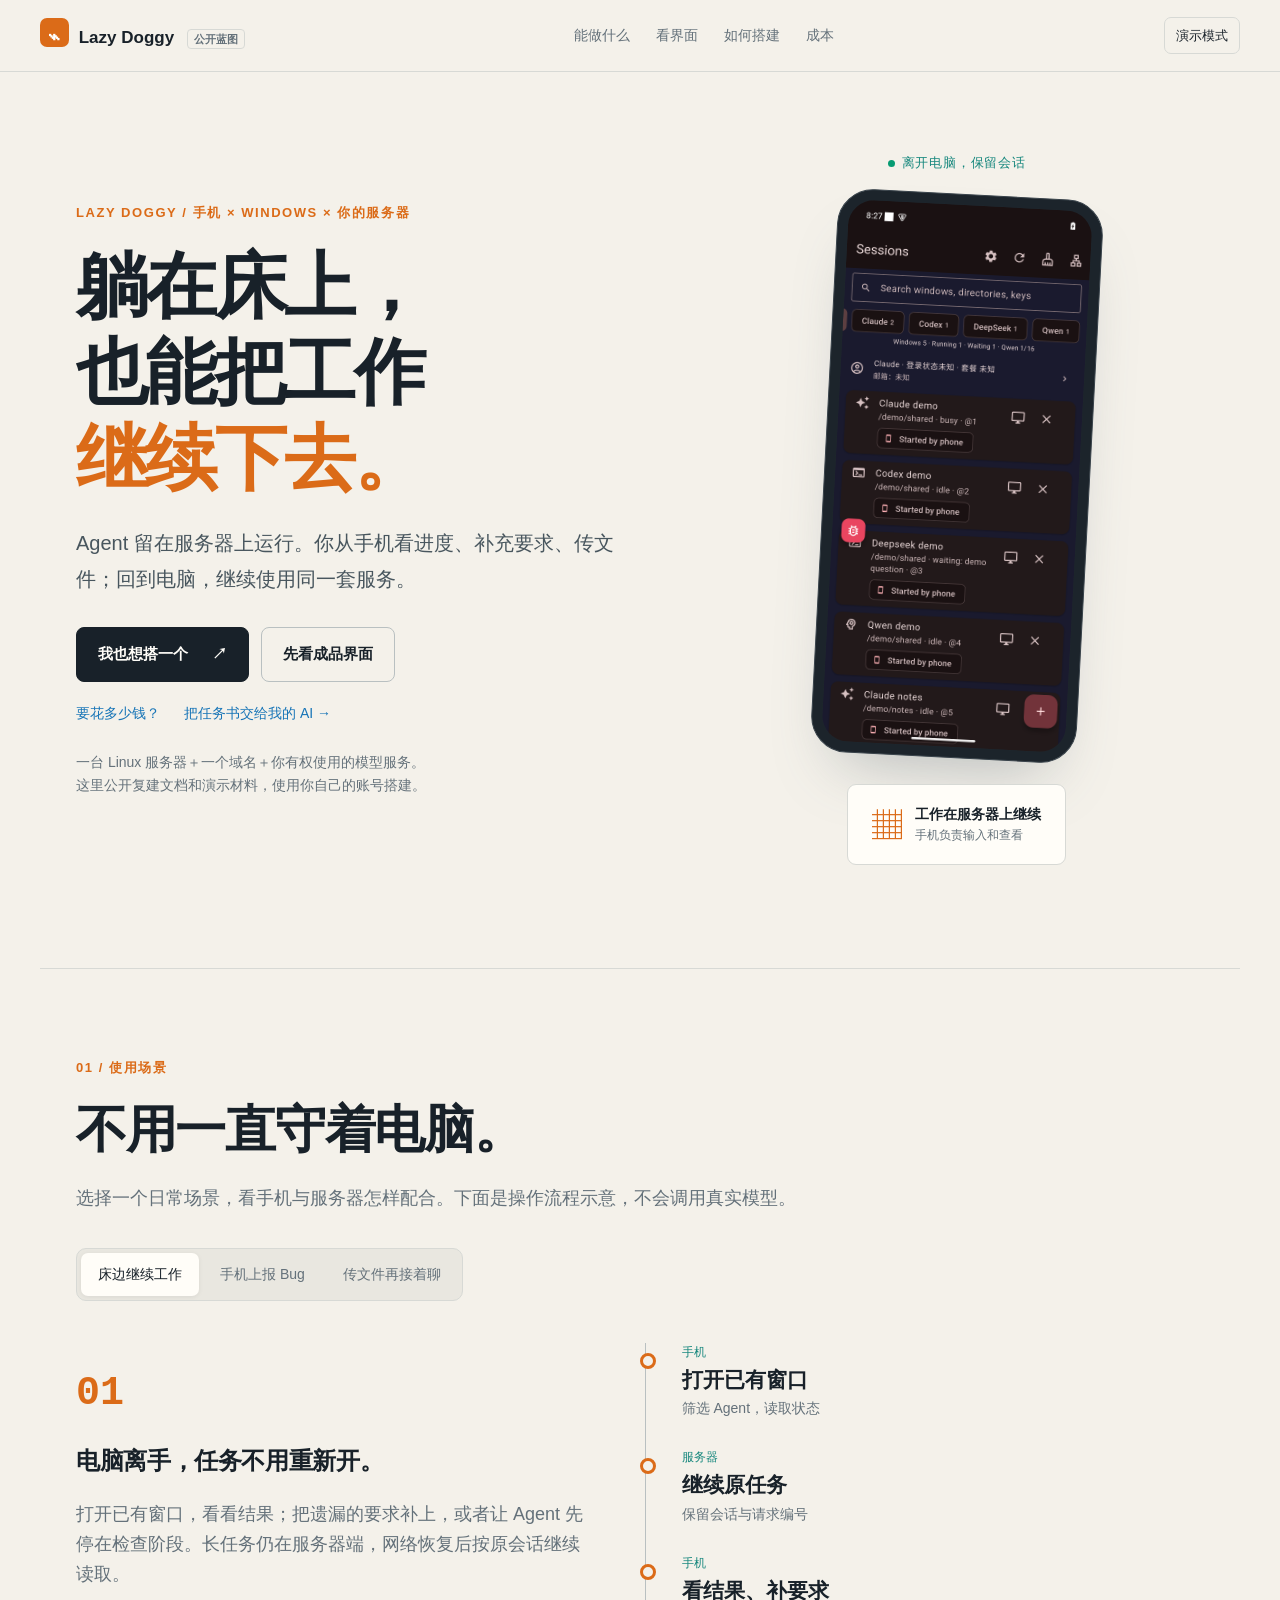
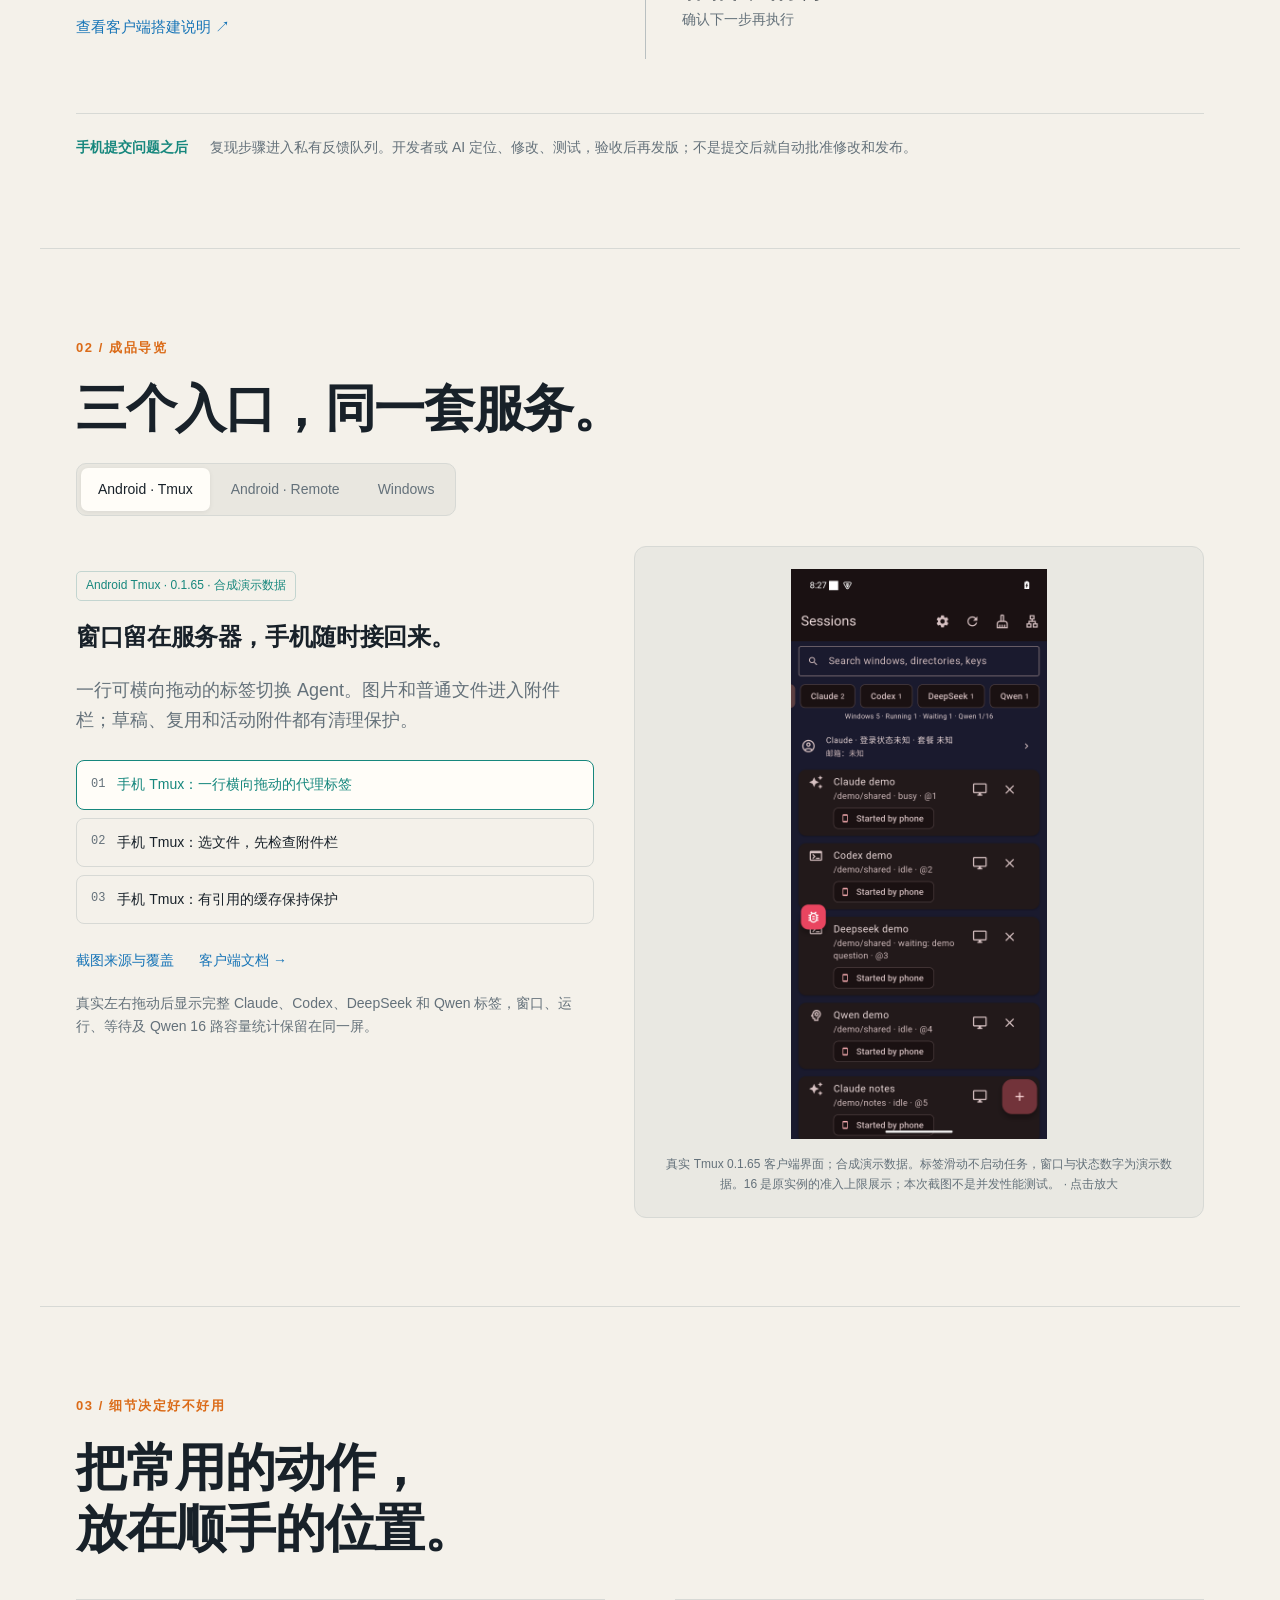
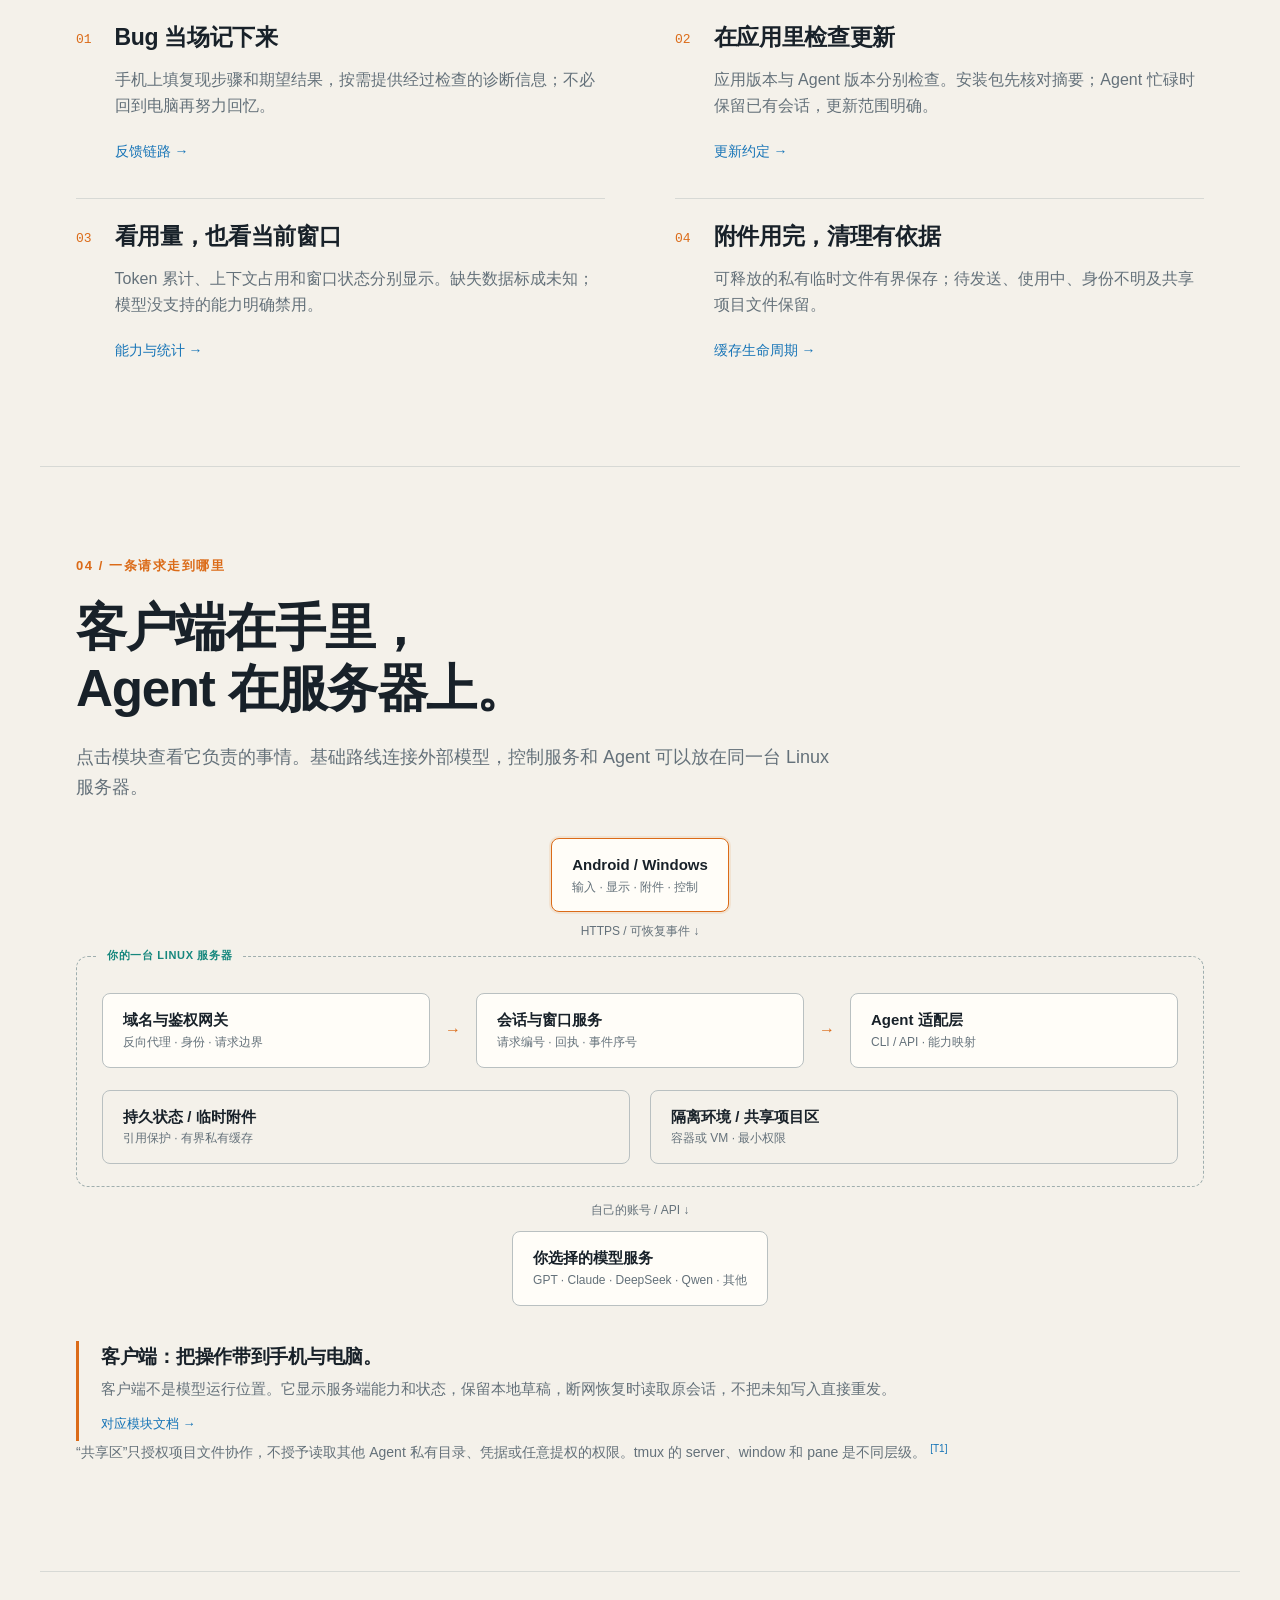
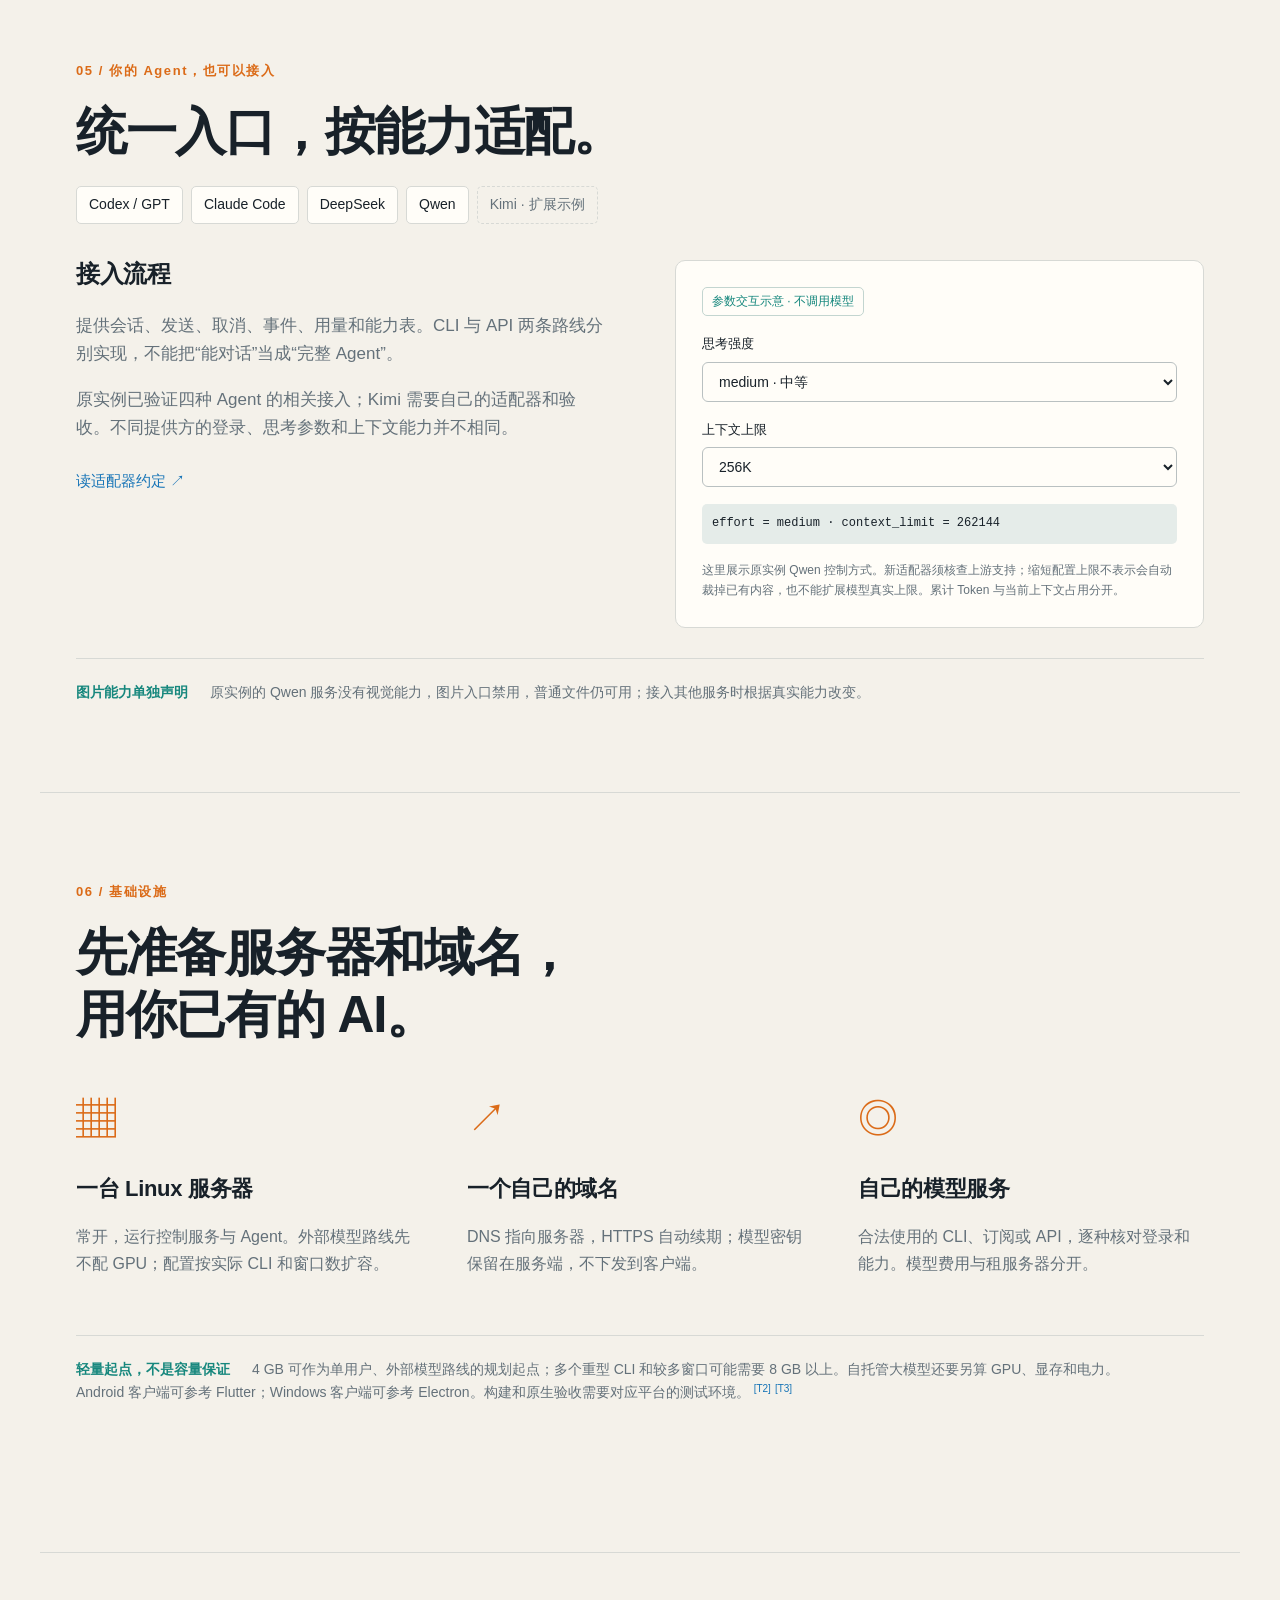
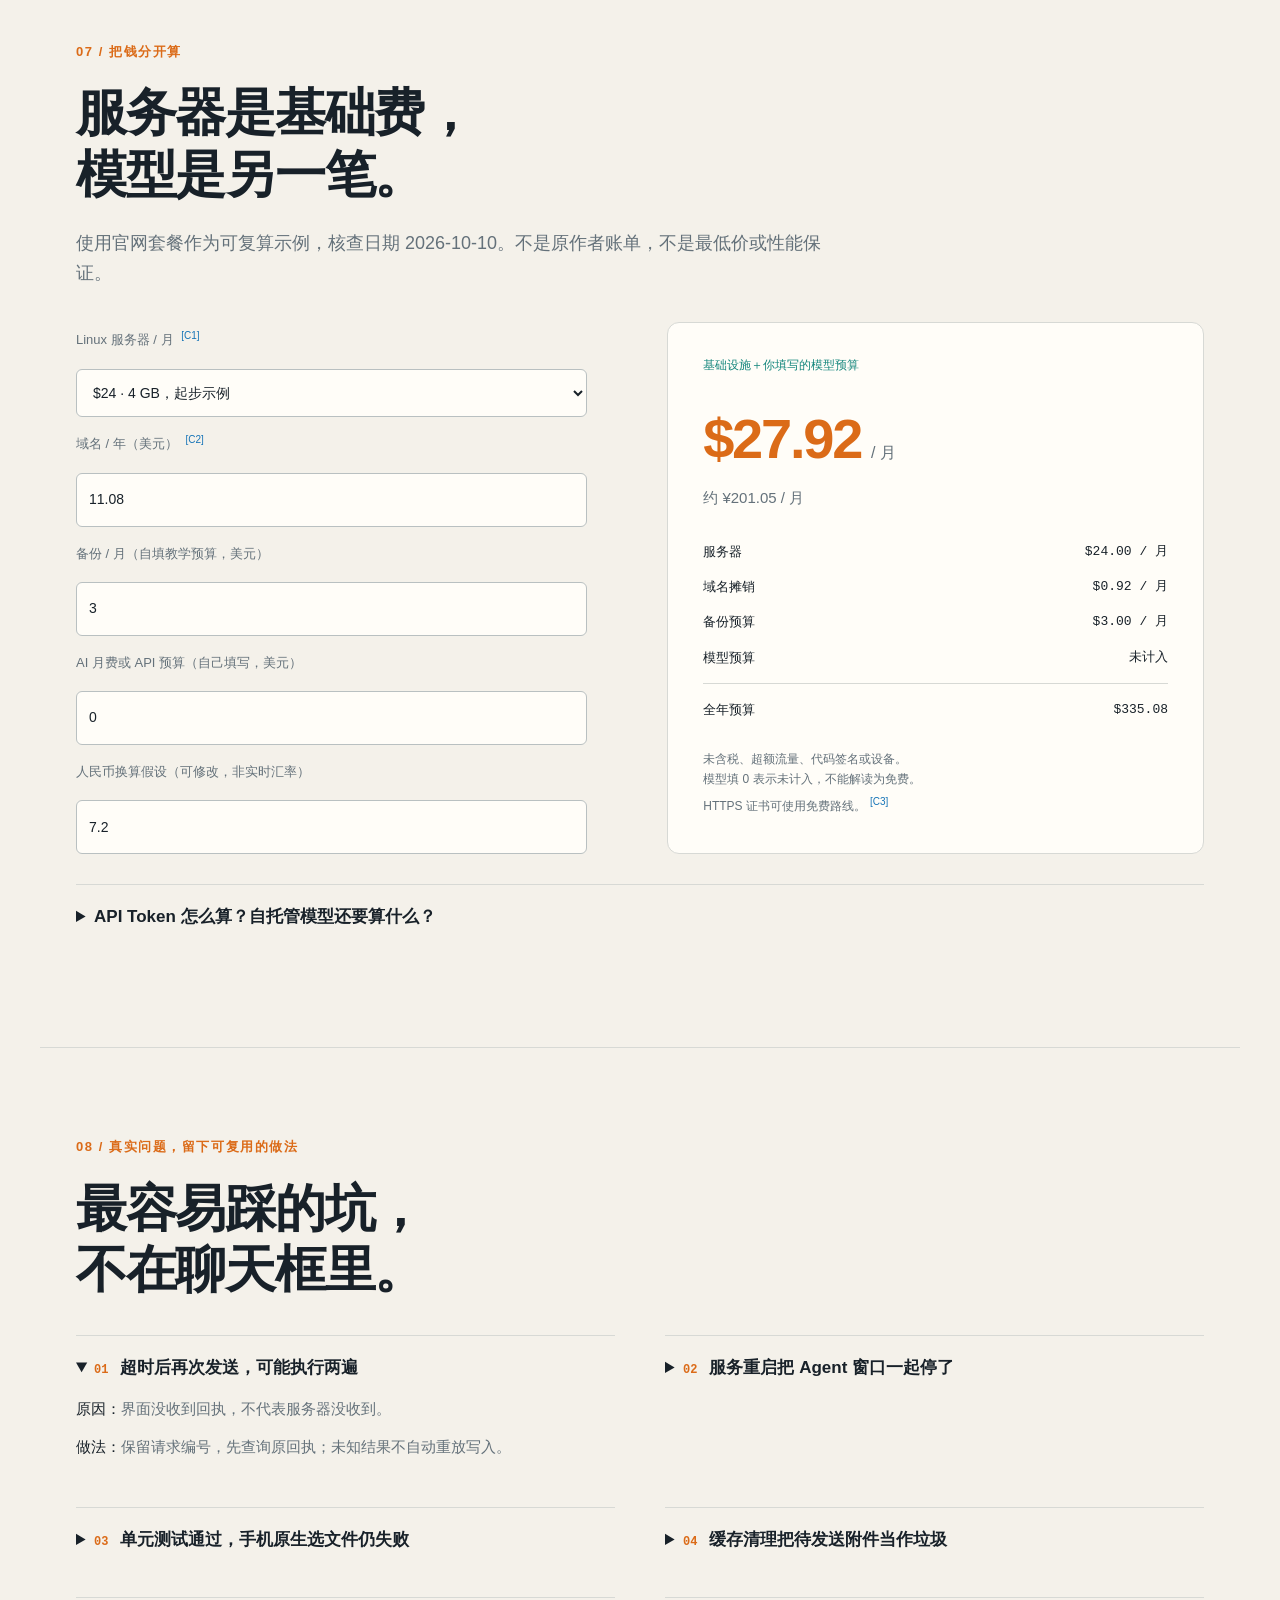
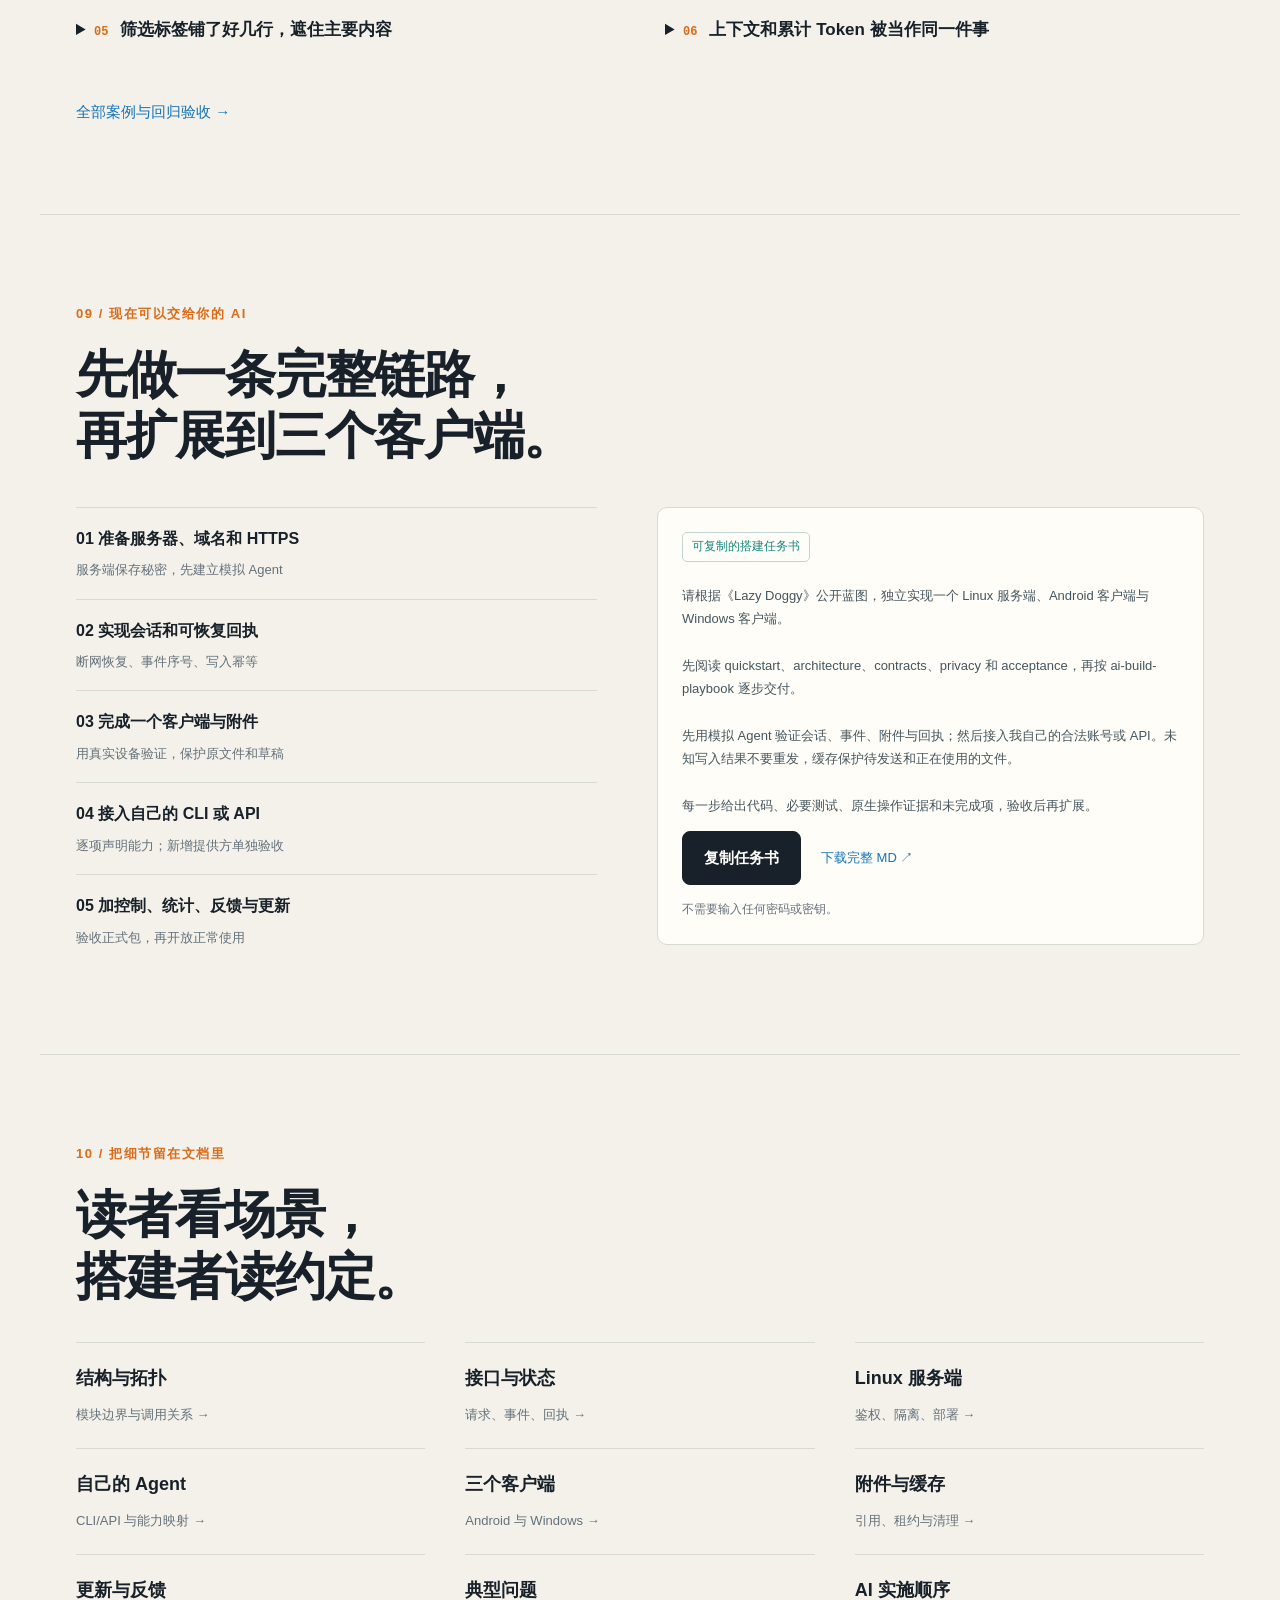
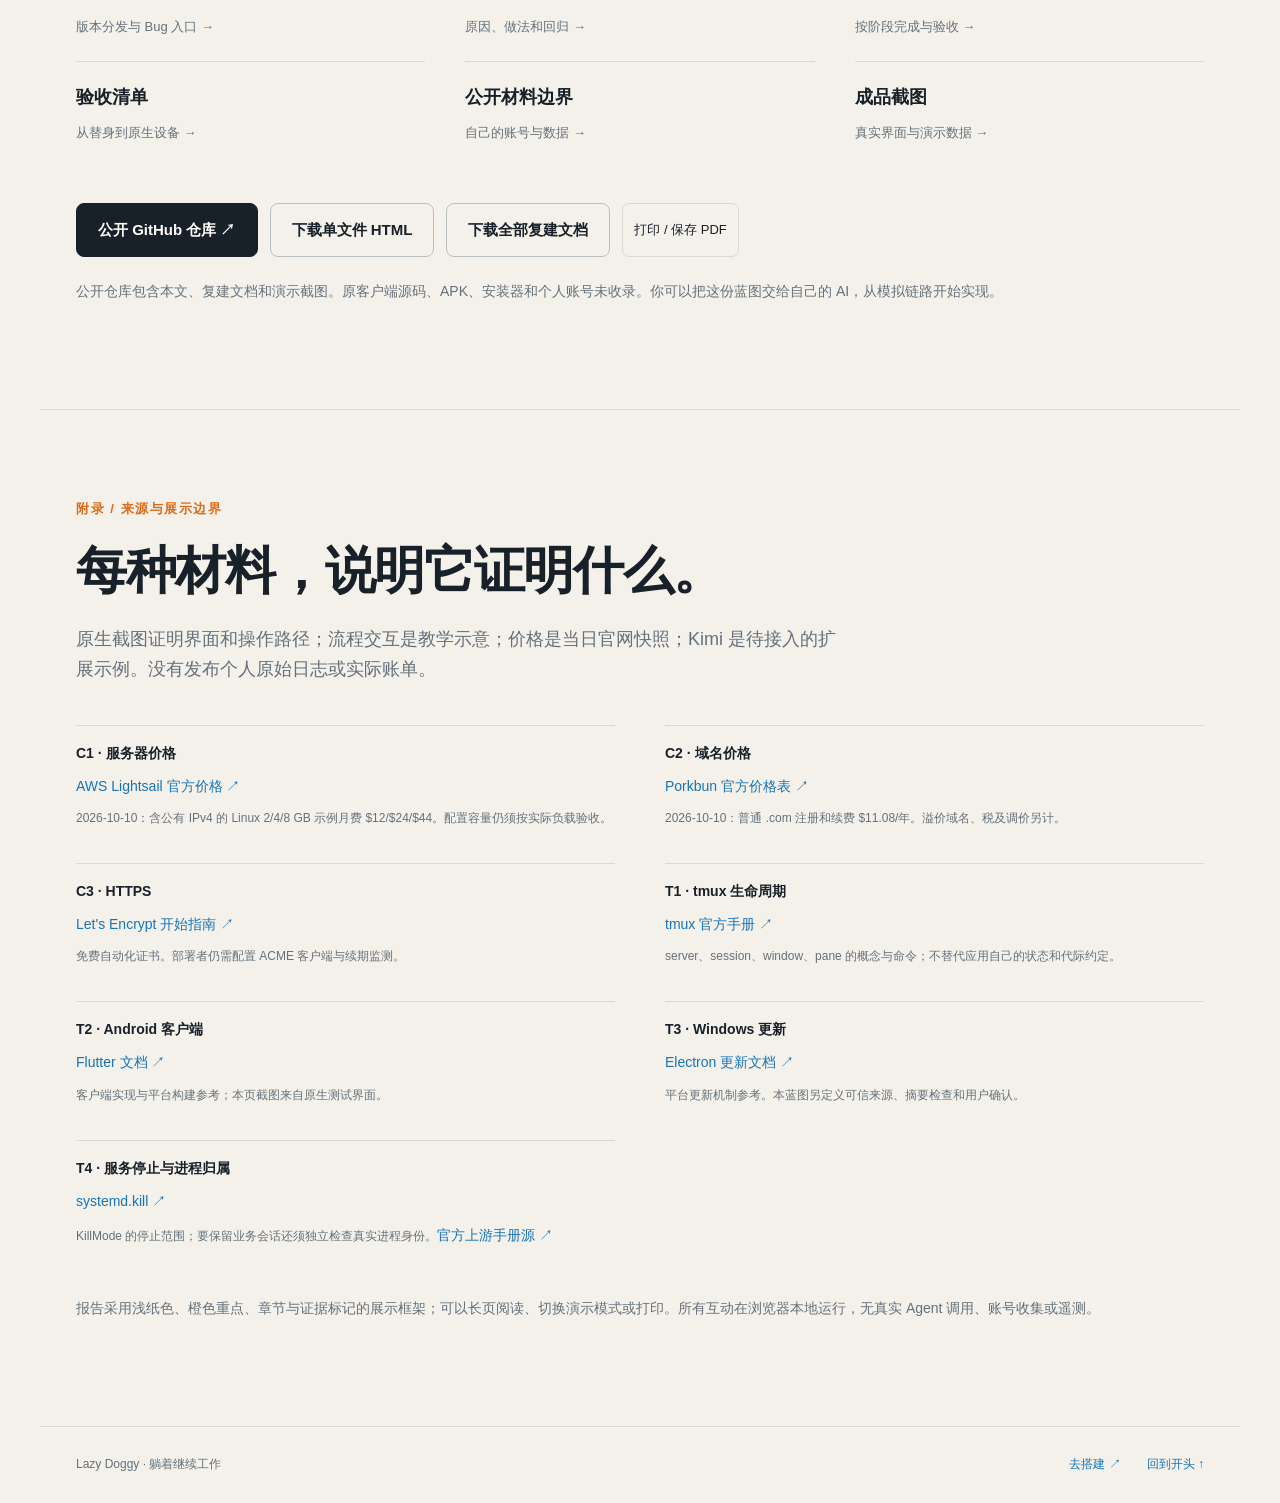
==== index.html @ 16604c27 "Publish Lazy Doggy public blueprint and interactive showcase" ====
<!doctype html>
<html lang="zh-CN">
<head>
  <meta charset="utf-8">
  <meta name="viewport" content="width=device-width,initial-scale=1">
  <meta name="description" content="把服务器上的 AI Agent 带到手机与 Windows：真实界面、使用场景、拓扑、成本与公开复建文档。">
  <meta name="referrer" content="no-referrer">
  <meta http-equiv="Content-Security-Policy" content="default-src 'none'; script-src 'self'; style-src 'self'; img-src 'self' data:; connect-src 'none'; object-src 'none'; base-uri 'none'; form-action 'none'">
  <title>Lazy Doggy · 躺在床上，也能安排 AI 干活</title>
  <link rel="stylesheet" href="assets/showcase.css">
</head>
<body>
<a class="skip" href="#overview">跳到正文</a>
<header class="topbar">
  <a class="brand" href="#overview"><span class="brand-mark" aria-hidden="true">⌁</span> Lazy Doggy <small>公开蓝图</small></a>
  <nav aria-label="主要章节"><a href="#scenes">能做什么</a><a href="#tour">看界面</a><a href="#build">如何搭建</a><a href="#cost">成本</a></nav>
  <button id="mode-button" class="quiet" aria-pressed="false">演示模式</button>
</header>
<main>
<section id="overview" class="page hero" data-label="从床边开始">
  <div class="hero-copy">
    <p class="eyebrow">LAZY DOGGY / 手机 × WINDOWS × 你的服务器</p>
    <h1>躺在床上，<br>也能把工作<br><em>继续下去。</em></h1>
    <p class="lead">Agent 留在服务器上运行。你从手机看进度、补充要求、传文件；回到电脑，继续使用同一套服务。</p>
    <div class="hero-actions"><a class="primary" href="#build">我也想搭一个 <span>↗</span></a><a class="secondary" href="#tour">先看成品界面</a></div>
    <div class="hero-shortcuts"><a href="#cost">要花多少钱？</a><a href="AI_BUILD_PROMPT.md">把任务书交给我的 AI →</a></div>
    <p class="fine">一台 Linux 服务器＋一个域名＋你有权使用的模型服务。<br>这里公开复建文档和演示材料，使用你自己的账号搭建。</p>
  </div>
  <div class="hero-visual">
    <div class="visual-kicker"><span class="live-dot"></span>离开电脑，保留会话</div>
    <div class="phone hero-phone"><img id="hero-shot" alt="Android Tmux 客户端的真实演示界面" hidden><div id="hero-demo" class="phone-demo"><div class="demo-top">示例项目 <span>运行中</span></div><div class="demo-tabs">All · Claude · Codex · Qwen</div><p class="bubble user">先检查报错，再给我修复方案。</p><p class="bubble">已找到异常路径。保留原文件，先在测试目录验证。</p><div class="demo-file">▤ example.txt <small>待发送附件</small></div><div class="demo-compose">补充要求… <b>↑</b></div><small class="demo-label">流程示意 · 非真实对话</small></div></div>
    <div class="server-note"><span>▦</span><div><b>工作在服务器上继续</b><small>手机负责输入和查看</small></div></div>
  </div>
</section>

<section id="scenes" class="page" data-label="能做什么">
  <p class="eyebrow">01 / 使用场景</p><h2>不用一直守着电脑。</h2>
  <p class="intro">选择一个日常场景，看手机与服务器怎样配合。下面是操作流程示意，不会调用真实模型。</p>
  <div class="segmented" role="group" aria-label="选择使用场景"><button data-scene="bed" aria-pressed="true">床边继续工作</button><button data-scene="bug" aria-pressed="false">手机上报 Bug</button><button data-scene="file" aria-pressed="false">传文件再接着聊</button></div>
  <div class="scene-layout"><div class="scene-story"><span class="number" id="scene-number">01</span><h3 id="scene-title">电脑离手，任务不用重新开。</h3><p id="scene-text">打开已有窗口，看看结果；把遗漏的要求补上，或者让 Agent 先停在检查阶段。长任务仍在服务器端，网络恢复后按原会话继续读取。</p><a id="scene-doc" class="text-link" href="docs/clients-build.md">查看客户端搭建说明 ↗</a></div><ol class="scene-steps" id="scene-steps"><li><span>手机</span><b>打开已有窗口</b><small>筛选 Agent，读取状态</small></li><li><span>服务器</span><b>继续原任务</b><small>保留会话与请求编号</small></li><li><span>手机</span><b>看结果、补要求</b><small>确认下一步再执行</small></li></ol></div>
  <div class="note"><b>手机提交问题之后</b><span>复现步骤进入私有反馈队列。开发者或 AI 定位、修改、测试，验收后再发版；不是提交后就自动批准修改和发布。</span></div>
</section>

<section id="tour" class="page" data-label="看成品界面">
  <p class="eyebrow">02 / 成品导览</p><h2>三个入口，同一套服务。</h2>
  <div class="segmented" role="group" aria-label="选择客户端"><button data-client="tmux" aria-pressed="true">Android · Tmux</button><button data-client="remote" aria-pressed="false">Android · Remote</button><button data-client="windows" aria-pressed="false">Windows</button></div>
  <div class="tour-layout"><div class="tour-copy"><p class="status-pill" id="tour-version">原生界面 · 合成演示数据</p><h3 id="tour-title">窗口留在服务器，手机随时接回来。</h3><p id="tour-desc">用一行可横向拖动的标签切换 Agent。图片和普通文件都放入附件栏，发送前可以移除。</p><div id="tour-controls" class="tour-controls"></div><div class="tour-links"><a href="docs/screenshots.md">截图来源与覆盖</a><a href="docs/clients-build.md">客户端文档 →</a></div><p class="fine" id="tour-caption">原实例界面截图使用测试数据，不展示真实账号、项目或对话。</p></div><figure class="tour-figure"><button id="image-open" class="image-button" aria-label="放大当前截图"><img id="tour-image" alt="客户端演示界面" hidden><span id="tour-loading">正在准备真实界面导览</span></button><figcaption id="tour-image-caption">点击图片可放大；截图与交互示意分别标注。</figcaption></figure></div>
</section>

<section id="features" class="page" data-label="方便的小功能">
  <p class="eyebrow">03 / 细节决定好不好用</p><h2>把常用的动作，<br>放在顺手的位置。</h2>
  <div class="feature-list"><article><span>01</span><div><h3>Bug 当场记下来</h3><p>手机上填复现步骤和期望结果，按需提供经过检查的诊断信息；不必回到电脑再努力回忆。</p><a href="docs/updates-feedback.md">反馈链路 →</a></div></article><article><span>02</span><div><h3>在应用里检查更新</h3><p>应用版本与 Agent 版本分别检查。安装包先核对摘要；Agent 忙碌时保留已有会话，更新范围明确。</p><a href="docs/updates-feedback.md">更新约定 →</a></div></article><article><span>03</span><div><h3>看用量，也看当前窗口</h3><p>Token 累计、上下文占用和窗口状态分别显示。缺失数据标成未知；模型没支持的能力明确禁用。</p><a href="docs/agent-adapters.md">能力与统计 →</a></div></article><article><span>04</span><div><h3>附件用完，清理有依据</h3><p>可释放的私有临时文件有界保存；待发送、使用中、身份不明及共享项目文件保留。</p><a href="docs/attachments-cache.md">缓存生命周期 →</a></div></article></div>
</section>

<section id="topology" class="page" data-label="结构与拓扑">
  <p class="eyebrow">04 / 一条请求走到哪里</p><h2>客户端在手里，<br>Agent 在服务器上。</h2>
  <p class="intro">点击模块查看它负责的事情。基础路线连接外部模型，控制服务和 Agent 可以放在同一台 Linux 服务器。</p>
  <div class="topology"><div class="topo-clients"><button data-node="clients" class="node selected" aria-pressed="true"><b>Android / Windows</b><small>输入 · 显示 · 附件 · 控制</small></button><span class="connector">HTTPS / 可恢复事件 ↓</span></div><div class="server-boundary"><span class="boundary-label">你的一台 LINUX 服务器</span><div class="topo-row"><button data-node="gateway" class="node" aria-pressed="false"><b>域名与鉴权网关</b><small>反向代理 · 身份 · 请求边界</small></button><span class="arrow">→</span><button data-node="sessions" class="node" aria-pressed="false"><b>会话与窗口服务</b><small>请求编号 · 回执 · 事件序号</small></button><span class="arrow">→</span><button data-node="adapters" class="node" aria-pressed="false"><b>Agent 适配层</b><small>CLI / API · 能力映射</small></button></div><div class="topo-bottom"><button data-node="storage" class="node" aria-pressed="false"><b>持久状态 / 临时附件</b><small>引用保护 · 有界私有缓存</small></button><button data-node="isolation" class="node" aria-pressed="false"><b>隔离环境 / 共享项目区</b><small>容器或 VM · 最小权限</small></button></div></div><div class="topo-external"><span class="connector">自己的账号 / API ↓</span><button data-node="models" class="node" aria-pressed="false"><b>你选择的模型服务</b><small>GPT · Claude · DeepSeek · Qwen · 其他</small></button></div></div>
  <div class="topo-detail" aria-live="polite"><h3 id="node-title">客户端：把操作带到手机与电脑。</h3><p id="node-text">客户端不是模型运行位置。它显示服务端能力和状态，保留本地草稿，断网恢复时读取原会话，不把未知写入直接重发。</p><a id="node-doc" href="docs/clients-build.md">对应模块文档 →</a></div>
  <p class="fine">“共享区”只授权项目文件协作，不授予读取其他 Agent 私有目录、凭据或任意提权的权限。tmux 的 server、window 和 pane 是不同层级。<sup class="citation"><a href="#ref-T1" aria-label="参考 T1">[T1]</a></sup></p>
</section>

<section id="providers" class="page" data-label="接入自己的 Agent">
  <p class="eyebrow">05 / 你的 Agent，也可以接入</p><h2>统一入口，按能力适配。</h2>
  <div class="provider-chips"><span>Codex / GPT</span><span>Claude Code</span><span>DeepSeek</span><span>Qwen</span><span class="planned">Kimi · 扩展示例</span></div>
  <div class="two"><div><h3>接入流程</h3><p>提供会话、发送、取消、事件、用量和能力表。CLI 与 API 两条路线分别实现，不能把“能对话”当成“完整 Agent”。</p><p>原实例已验证四种 Agent 的相关接入；Kimi 需要自己的适配器和验收。不同提供方的登录、思考参数和上下文能力并不相同。</p><a href="docs/agent-adapters.md" class="text-link">读适配器约定 ↗</a></div><div class="control-lab"><span class="status-pill">参数交互示意 · 不调用模型</span><label for="effort">思考强度</label><select id="effort"><option value="none">none · 不额外思考</option><option value="low">low · 较浅</option><option value="medium" selected>medium · 中等</option><option value="xhigh">xhigh · 更深</option></select><label for="context">上下文上限</label><select id="context"><option value="32768">32K</option><option value="65536">64K</option><option value="131072">128K</option><option value="262144" selected>256K</option></select><output id="parameter-preview">effort = medium · context_limit = 262144</output><small>这里展示原实例 Qwen 控制方式。新适配器须核查上游支持；缩短配置上限不表示会自动裁掉已有内容，也不能扩展模型真实上限。累计 Token 与当前上下文占用分开。</small></div></div>
  <div class="note"><b>图片能力单独声明</b><span>原实例的 Qwen 服务没有视觉能力，图片入口禁用，普通文件仍可用；接入其他服务时根据真实能力改变。</span></div>
</section>

<section id="requirements" class="page" data-label="需要准备什么">
  <p class="eyebrow">06 / 基础设施</p><h2>先准备服务器和域名，<br>用你已有的 AI。</h2>
  <div class="requirement-row"><article><span class="big-symbol">▦</span><h3>一台 Linux 服务器</h3><p>常开，运行控制服务与 Agent。外部模型路线先不配 GPU；配置按实际 CLI 和窗口数扩容。</p></article><article><span class="big-symbol">↗</span><h3>一个自己的域名</h3><p>DNS 指向服务器，HTTPS 自动续期；模型密钥保留在服务端，不下发到客户端。</p></article><article><span class="big-symbol">◎</span><h3>自己的模型服务</h3><p>合法使用的 CLI、订阅或 API，逐种核对登录和能力。模型费用与租服务器分开。</p></article></div>
  <div class="note"><b>轻量起点，不是容量保证</b><span>4 GB 可作为单用户、外部模型路线的规划起点；多个重型 CLI 和较多窗口可能需要 8 GB 以上。自托管大模型还要另算 GPU、显存和电力。</span></div>
  <p class="fine">Android 客户端可参考 Flutter；Windows 客户端可参考 Electron。构建和原生验收需要对应平台的测试环境。<sup class="citation"><a href="#ref-T2" aria-label="参考 T2">[T2]</a></sup><sup class="citation"><a href="#ref-T3" aria-label="参考 T3">[T3]</a></sup></p>
</section>

<section id="cost" class="page" data-label="成本算清楚">
  <p class="eyebrow">07 / 把钱分开算</p><h2>服务器是基础费，<br>模型是另一笔。</h2>
  <p class="intro">使用官网套餐作为可复算示例，核查日期 2026-10-10。不是原作者账单，不是最低价或性能保证。</p>
  <div class="cost-layout"><form id="cost-form" class="cost-inputs"><label for="server-cost">Linux 服务器 / 月 <sup class="citation"><a href="#ref-C1" aria-label="参考 C1">[C1]</a></sup></label><select id="server-cost"><option value="12">$12 · 2 GB，轻量网关</option><option value="24" selected>$24 · 4 GB，起步示例</option><option value="44">$44 · 8 GB，扩容示例</option><option value="0">已有服务器 · 增量租金 $0</option></select><label for="domain-cost">域名 / 年（美元） <sup class="citation"><a href="#ref-C2" aria-label="参考 C2">[C2]</a></sup></label><input id="domain-cost" type="number" min="0" max="10000" step="0.01" value="11.08"><label for="backup-cost">备份 / 月（自填教学预算，美元）</label><input id="backup-cost" type="number" min="0" max="10000" step="0.01" value="3"><label for="ai-cost">AI 月费或 API 预算（自己填写，美元）</label><input id="ai-cost" type="number" min="0" max="100000" step="0.01" value="0"><label for="exchange">人民币换算假设（可修改，非实时汇率）</label><input id="exchange" type="number" min="0.01" max="100" step="0.01" value="7.2"></form><div class="cost-result" aria-live="polite"><span class="cost-label">基础设施＋你填写的模型预算</span><div class="cost-total"><output id="monthly-usd">$27.92</output><span>/ 月</span></div><output class="converted" id="monthly-cny">约 ¥201.05 / 月</output><dl><div><dt>服务器</dt><dd id="cost-server-line">$24.00 / 月</dd></div><div><dt>域名摊销</dt><dd id="cost-domain-line">$0.92 / 月</dd></div><div><dt>备份预算</dt><dd id="cost-backup-line">$3.00 / 月</dd></div><div><dt>模型预算</dt><dd id="cost-ai-line">未计入</dd></div><div class="annual"><dt>全年预算</dt><dd id="annual-usd">$335.08</dd></div></dl><p>未含税、超额流量、代码签名或设备。<br>模型填 0 表示未计入，不能解读为免费。</p><p>HTTPS 证书可使用免费路线。<sup class="citation"><a href="#ref-C3" aria-label="参考 C3">[C3]</a></sup></p></div></div>
  <details class="cost-extra"><summary>API Token 怎么算？自托管模型还要算什么？</summary><p>API 教学估算：输入 Token ÷ 1,000,000 × 输入单价 ＋ 输出 Token ÷ 1,000,000 × 输出单价。实际费用按上游当前规则核对；缓存和其他优惠另算。</p><p>自托管模型没有逐 Token 账单，也仍有 GPU、机器和电力成本。已有服务器的增量租金可以是 0，但总成本不会因此消失。</p><a href="docs/costs.md">完整预算假设和价格来源 →</a></details>
</section>

<section id="bugs" class="page" data-label="踩过的明显问题">
  <p class="eyebrow">08 / 真实问题，留下可复用的做法</p><h2>最容易踩的坑，<br>不在聊天框里。</h2>
  <div class="bug-grid"><details open><summary><span>01</span>超时后再次发送，可能执行两遍</summary><p><b>原因：</b>界面没收到回执，不代表服务器没收到。</p><p><b>做法：</b>保留请求编号，先查询原回执；未知结果不自动重放写入。</p></details><details><summary><span>02</span>服务重启把 Agent 窗口一起停了</summary><p><b>原因：</b>服务进程、tmux server 和业务窗口的生命周期混在一起。</p><p><b>做法：</b>先隔离进程归属、围栏和排空，再重启控制服务；核对 PID 与代际。只改 KillMode 不等于已经安全。<sup class="citation"><a href="#ref-T4" aria-label="参考 T4">[T4]</a></sup></p></details><details><summary><span>03</span>单元测试通过，手机原生选文件仍失败</summary><p><b>原因：</b>Android 同一包缓存路径存在平台别名；原生选择器行为不等于测试替身。</p><p><b>做法：</b>只允许可信的同包缓存映射，检查真实文件身份；在原生设备验收图片、文件、取消和恢复。</p></details><details><summary><span>04</span>缓存清理把待发送附件当作垃圾</summary><p><b>原因：</b>只按文件年龄、终端结束或无当前页面引用判断。</p><p><b>做法：</b>跟踪草稿、复用和活动租约，删除前重核身份；盘点不完整、内容变化、归属不明就保留。</p></details><details><summary><span>05</span>筛选标签铺了好几行，遮住主要内容</summary><p><b>原因：</b>多个提供方和计数使手机标签区不断换行。</p><p><b>做法：</b>改成一行横向滚动；选中状态和计数保留，主要空间交给任务列表。</p></details><details><summary><span>06</span>上下文和累计 Token 被当作同一件事</summary><p><b>原因：</b>不同来源的统计被拼成一个看似精确的数。</p><p><b>做法：</b>上下文占用、累计输入/输出、估算和账单分开；没有数据就标未知。</p></details></div><a class="text-link" href="docs/known-bugs.md">全部案例与回归验收 →</a>
</section>

<section id="build" class="page" data-label="开始自己搭建">
  <p class="eyebrow">09 / 现在可以交给你的 AI</p><h2>先做一条完整链路，<br>再扩展到三个客户端。</h2>
  <div class="build-layout"><ol class="build-steps"><li><a href="docs/quickstart.md"><b>01 准备服务器、域名和 HTTPS</b><span>服务端保存秘密，先建立模拟 Agent</span></a></li><li><a href="docs/contracts.md"><b>02 实现会话和可恢复回执</b><span>断网恢复、事件序号、写入幂等</span></a></li><li><a href="docs/clients-build.md"><b>03 完成一个客户端与附件</b><span>用真实设备验证，保护原文件和草稿</span></a></li><li><a href="docs/agent-adapters.md"><b>04 接入自己的 CLI 或 API</b><span>逐项声明能力；新增提供方单独验收</span></a></li><li><a href="docs/acceptance.md"><b>05 加控制、统计、反馈与更新</b><span>验收正式包，再开放正常使用</span></a></li></ol><div class="prompt-panel"><span class="status-pill">可复制的搭建任务书</span><pre id="build-prompt">请根据《Lazy Doggy》公开蓝图，独立实现一个 Linux 服务端、Android 客户端与 Windows 客户端。

先阅读 quickstart、architecture、contracts、privacy 和 acceptance，再按 ai-build-playbook 逐步交付。

先用模拟 Agent 验证会话、事件、附件与回执；然后接入我自己的合法账号或 API。未知写入结果不要重发，缓存保护待发送和正在使用的文件。

每一步给出代码、必要测试、原生操作证据和未完成项，验收后再扩展。</pre><div class="prompt-actions"><button id="copy-prompt" class="primary">复制任务书</button><a href="AI_BUILD_PROMPT.md">下载完整 MD ↗</a></div><p id="copy-status" class="fine" aria-live="polite">不需要输入任何密码或密钥。</p></div></div>
</section>

<section id="documents" class="page" data-label="模块文档与附录">
  <p class="eyebrow">10 / 把细节留在文档里</p><h2>读者看场景，<br>搭建者读约定。</h2>
  <div class="document-grid"><a href="docs/architecture.md"><b>结构与拓扑</b><span>模块边界与调用关系 →</span></a><a href="docs/contracts.md"><b>接口与状态</b><span>请求、事件、回执 →</span></a><a href="docs/backend-build.md"><b>Linux 服务端</b><span>鉴权、隔离、部署 →</span></a><a href="docs/agent-adapters.md"><b>自己的 Agent</b><span>CLI/API 与能力映射 →</span></a><a href="docs/clients-build.md"><b>三个客户端</b><span>Android 与 Windows →</span></a><a href="docs/attachments-cache.md"><b>附件与缓存</b><span>引用、租约与清理 →</span></a><a href="docs/updates-feedback.md"><b>更新与反馈</b><span>版本分发与 Bug 入口 →</span></a><a href="docs/known-bugs.md"><b>典型问题</b><span>原因、做法和回归 →</span></a><a href="docs/ai-build-playbook.md"><b>AI 实施顺序</b><span>按阶段完成与验收 →</span></a><a href="docs/acceptance.md"><b>验收清单</b><span>从替身到原生设备 →</span></a><a href="docs/privacy.md"><b>公开材料边界</b><span>自己的账号与数据 →</span></a><a href="docs/screenshots.md"><b>成品截图</b><span>真实界面与演示数据 →</span></a></div>
  <div class="download-row"><a class="primary" href="https://github.com/Hoary-Stock/lazy-doggy">公开 GitHub 仓库 ↗</a><a class="secondary" href="lazy-doggy-offline.html" download>下载单文件 HTML</a><a class="secondary" href="lazy-doggy-blueprint.zip" download>下载全部复建文档</a><button id="print-button" class="quiet">打印 / 保存 PDF</button></div>
  <p class="fine">公开仓库包含本文、复建文档和演示截图。原客户端源码、APK、安装器和个人账号未收录。你可以把这份蓝图交给自己的 AI，从模拟链路开始实现。</p>
</section>

<section id="references" class="page references-page" data-label="来源与边界">
  <p class="eyebrow">附录 / 来源与展示边界</p><h2>每种材料，说明它证明什么。</h2>
  <p class="intro">原生截图证明界面和操作路径；流程交互是教学示意；价格是当日官网快照；Kimi 是待接入的扩展示例。没有发布个人原始日志或实际账单。</p>
  <div class="references"><article id="ref-C1" class="reference-entry"><b>C1 · 服务器价格</b><a href="https://aws.amazon.com/lightsail/pricing/" target="_blank" rel="noopener noreferrer">AWS Lightsail 官方价格 ↗</a><p>2026-10-10：含公有 IPv4 的 Linux 2/4/8 GB 示例月费 $12/$24/$44。配置容量仍须按实际负载验收。</p></article><article id="ref-C2" class="reference-entry"><b>C2 · 域名价格</b><a href="https://porkbun.com/products/domains" target="_blank" rel="noopener noreferrer">Porkbun 官方价格表 ↗</a><p>2026-10-10：普通 .com 注册和续费 $11.08/年。溢价域名、税及调价另计。</p></article><article id="ref-C3" class="reference-entry"><b>C3 · HTTPS</b><a href="https://letsencrypt.org/getting-started/" target="_blank" rel="noopener noreferrer">Let's Encrypt 开始指南 ↗</a><p>免费自动化证书。部署者仍需配置 ACME 客户端与续期监测。</p></article><article id="ref-T1" class="reference-entry"><b>T1 · tmux 生命周期</b><a href="https://man.openbsd.org/tmux" target="_blank" rel="noopener noreferrer">tmux 官方手册 ↗</a><p>server、session、window、pane 的概念与命令；不替代应用自己的状态和代际约定。</p></article><article id="ref-T2" class="reference-entry"><b>T2 · Android 客户端</b><a href="https://docs.flutter.dev/" target="_blank" rel="noopener noreferrer">Flutter 文档 ↗</a><p>客户端实现与平台构建参考；本页截图来自原生测试界面。</p></article><article id="ref-T3" class="reference-entry"><b>T3 · Windows 更新</b><a href="https://www.electronjs.org/docs/latest/tutorial/updates" target="_blank" rel="noopener noreferrer">Electron 更新文档 ↗</a><p>平台更新机制参考。本蓝图另定义可信来源、摘要检查和用户确认。</p></article><article id="ref-T4" class="reference-entry"><b>T4 · 服务停止与进程归属</b><a href="https://www.freedesktop.org/software/systemd/man/latest/systemd.kill.html" target="_blank" rel="noopener noreferrer">systemd.kill ↗</a><p>KillMode 的停止范围；要保留业务会话还须独立检查真实进程身份。<a href="https://raw.githubusercontent.com/systemd/systemd/main/man/systemd.kill.xml" target="_blank" rel="noopener noreferrer">官方上游手册源 ↗</a></p></article></div>
  <p class="fine">报告采用浅纸色、橙色重点、章节与证据标记的展示框架；可以长页阅读、切换演示模式或打印。所有互动在浏览器本地运行，无真实 Agent 调用、账号收集或遥测。</p>
</section>
</main>
<footer><span>Lazy Doggy · 躺着继续工作</span><a href="#build">去搭建 ↗</a><a href="#overview">回到开头 ↑</a></footer>
<div id="deck-controls" class="deck-controls" hidden><button id="prev-page" aria-label="上一页">←</button><output id="page-counter">1 / 12</output><button id="next-page" aria-label="下一页">→</button></div>
<dialog id="image-dialog"><button id="image-close" class="dialog-close" aria-label="关闭放大截图">×</button><img id="dialog-image" alt="放大的客户端演示截图"><p id="dialog-caption"></p></dialog>
<script src="assets/gallery-data.js"></script>
<script src="assets/showcase.js"></script>
</body>
</html>
---- assets/showcase.css ----
:root{--paper:#f4f1ea;--strong:#fffdf8;--ink:#182129;--muted:#64717a;--line:#d7d9d5;--blue:#1674b7;--orange:#db6b18;--green:#069b72;--teal:#16877d;--sans:ui-sans-serif,-apple-system,"PingFang SC","Noto Sans SC","Noto Sans CJK SC","Segoe UI","Microsoft YaHei",sans-serif;--mono:ui-monospace,"SF Mono",Menlo,Consolas,monospace}
*{box-sizing:border-box}html{scroll-behavior:smooth;scroll-padding-top:90px}body{margin:0;background:var(--paper);color:var(--ink);font-family:var(--sans);line-height:1.65}button,input,select{font:inherit}button,a{-webkit-tap-highlight-color:transparent}button{cursor:pointer}a{color:var(--blue);text-decoration:none}a:hover{text-decoration:underline}a:focus-visible,button:focus-visible,input:focus-visible,select:focus-visible,summary:focus-visible{outline:3px solid var(--orange);outline-offset:4px}button{color:var(--ink)}h1,h2,h3,p{margin-top:0}h1,h2,h3{line-height:1.2}h1{font-size:clamp(48px,5.6vw,80px);letter-spacing:-.035em;margin-bottom:24px}h1 em{font-style:normal;color:var(--orange)}h2{font-size:clamp(34px,4vw,52px);letter-spacing:-.025em;margin-bottom:24px}h3{font-size:24px;letter-spacing:-.015em}p{margin-bottom:18px}small,.fine{font-size:14px;color:var(--muted)}[hidden]{display:none!important}.skip{position:fixed;top:-70px;z-index:100;background:var(--ink);color:white;padding:12px}.skip:focus{top:0}
.topbar{position:sticky;top:0;height:72px;z-index:20;display:flex;align-items:center;justify-content:space-between;gap:24px;padding:0 max(24px,calc((100vw - 1200px)/2));background:rgba(244,241,234,.96);border-bottom:1px solid var(--line);backdrop-filter:blur(12px)}.brand{font-size:17px;color:var(--ink);font-weight:750;white-space:nowrap}.brand-mark{display:inline-grid;place-items:center;width:29px;height:29px;border-radius:7px;background:var(--orange);color:white;font-size:22px;margin-right:5px}.brand small{font-size:11px;border:1px solid var(--line);padding:3px 6px;margin-left:8px;border-radius:4px;vertical-align:middle}.topbar nav{display:flex;gap:26px;white-space:nowrap}.topbar nav a{font-size:14px;color:var(--muted)}.quiet{border:1px solid var(--line);border-radius:7px;background:transparent;padding:7px 11px;font-size:13px;white-space:nowrap}.page{max-width:1200px;min-height:760px;margin:0 auto;padding:88px 36px;border-bottom:1px solid var(--line);scroll-margin-top:72px}.eyebrow{font-size:13px;font-weight:800;letter-spacing:.12em;color:var(--orange);margin-bottom:20px}.intro{font-size:18px;color:var(--muted);max-width:770px;margin-bottom:34px}.lead{font-size:20px;max-width:570px;color:#48565e;line-height:1.8}.primary,.secondary{display:inline-flex;align-items:center;justify-content:center;gap:24px;border-radius:8px;padding:14px 21px;font-size:15px;font-weight:650;border:1px solid var(--ink)}.primary{color:var(--strong);background:var(--ink)}.primary:hover{background:#303c45;text-decoration:none}.secondary{color:var(--ink);background:transparent;border-color:#b9c0c1}.secondary:hover{background:var(--strong);text-decoration:none}.text-link{display:inline-block;margin-top:8px;font-size:15px}.hero{display:grid;grid-template-columns:1.2fr 1fr;align-items:center;gap:40px;padding-top:65px;min-height:calc(100vh - 72px)}.hero-actions{display:flex;gap:12px;flex-wrap:wrap;margin:30px 0 20px}.hero-shortcuts{display:flex;gap:24px;font-size:14px;margin-bottom:26px;flex-wrap:wrap}.hero-visual{position:relative;display:flex;flex-direction:column;align-items:center;padding:15px 0}.visual-kicker{font-size:13px;letter-spacing:.06em;color:var(--teal);margin-bottom:21px}.live-dot{display:inline-block;width:7px;height:7px;background:var(--green);border-radius:50%;margin-right:7px}.phone{padding:10px;background:#1c242b;border:1px solid #39434b;border-radius:36px;box-shadow:0 35px 65px -30px #53626c66;overflow:hidden}.hero-phone{width:266px;min-height:495px;transform:rotate(3deg)}.hero-phone img{display:block;width:100%;height:auto;max-height:545px;object-fit:contain;border-radius:26px}.phone-demo{background:#f6f9fb;border-radius:25px;padding:30px 13px 16px;min-height:495px;font-size:12px}.demo-top{font-weight:700;margin-bottom:16px}.demo-top span{font-size:10px;color:var(--green);float:right}.demo-tabs{font-size:10px;color:var(--blue);border-bottom:1px solid #dce5ee;padding-bottom:13px;margin-bottom:40px}.bubble{border-radius:12px;background:white;padding:12px;margin-bottom:18px;font-size:12px;line-height:1.6}.bubble.user{background:#e1eef7;margin-left:17px}.demo-file{padding:10px;border:1px solid #cbdbe5;border-radius:9px;margin:33px 0 13px}.demo-file small{font-size:9px;display:block;margin-left:15px}.demo-compose{background:white;border:1px solid #cbdbe5;border-radius:12px;padding:12px;color:var(--muted)}.demo-compose b{float:right;color:var(--blue)}.demo-label{font-size:9px;display:block;text-align:center;margin-top:14px}.server-note{display:flex;align-items:center;gap:13px;background:var(--strong);border:1px solid var(--line);padding:15px 24px;border-radius:9px;margin-top:25px;z-index:1}.server-note>span{font-size:30px;color:var(--orange)}.server-note b,.server-note small{display:block}.server-note b{font-size:14px}.server-note small{font-size:12px}
.segmented{display:inline-flex;max-width:100%;overflow-x:auto;padding:4px;gap:4px;border:1px solid var(--line);border-radius:10px;margin-bottom:30px;background:#e9e7e0}.segmented button{border:0;border-radius:7px;background:transparent;padding:10px 17px;white-space:nowrap;color:var(--muted);font-size:14px}.segmented button[aria-pressed=true]{background:var(--strong);color:var(--ink);box-shadow:0 1px 5px #1111}.scene-layout{display:grid;grid-template-columns:1fr 1.1fr;gap:60px;align-items:center;padding:12px 0 30px}.scene-story p{font-size:18px;color:var(--muted)}.number{font-family:var(--mono);display:block;color:var(--orange);font-size:40px;font-weight:600;margin-bottom:20px}.scene-steps{list-style:none;padding:0;margin:0;border-left:1px solid #b9c0c1}.scene-steps li{position:relative;margin:0 0 28px 26px;padding-left:10px}.scene-steps li:before{content:"";position:absolute;left:-32px;top:10px;background:var(--paper);border:3px solid var(--orange);width:10px;height:10px;border-radius:50%}.scene-steps span,.scene-steps b,.scene-steps small{display:block}.scene-steps span{font-size:12px;color:var(--teal)}.scene-steps b{font-size:21px}.scene-steps small{font-size:14px}.note{display:flex;gap:22px;border-top:1px solid var(--line);padding-top:22px;margin-top:24px;font-size:14px}.note b{flex-shrink:0;color:var(--teal)}.note span{color:var(--muted)}.tour-layout{display:grid;grid-template-columns:1fr 1.1fr;gap:40px;align-items:start}.tour-copy{padding-top:25px}.status-pill{display:inline-block;padding:4px 9px;border:1px solid #c3d5d0;color:var(--teal);border-radius:5px;font-size:12px;margin-bottom:22px}.tour-copy>p:not(.fine):not(.status-pill){font-size:18px;color:var(--muted)}.tour-controls{display:flex;flex-direction:column;gap:8px;margin:25px 0}.tour-controls button{display:flex;align-items:center;gap:12px;padding:12px 14px;border:1px solid var(--line);background:transparent;border-radius:8px;text-align:left;font-size:14px}.tour-controls button[aria-pressed=true]{border-color:var(--teal);background:var(--strong);color:var(--teal)}.tour-controls button span{font-family:var(--mono);font-size:12px;color:var(--muted)}.tour-links{display:flex;gap:25px;flex-wrap:wrap;font-size:14px;margin-bottom:20px}.tour-figure{margin:0;display:flex;align-items:center;flex-direction:column;gap:16px;min-height:490px;background:#e9e8e2;border:1px solid var(--line);border-radius:12px;padding:22px}.image-button{border:0;padding:0;display:block;background:transparent;min-height:440px;width:100%;cursor:zoom-in}.image-button img{display:block;max-height:570px;width:100%;object-fit:contain}.tour-figure figcaption{font-size:12px;color:var(--muted);text-align:center}.feature-list{display:grid;grid-template-columns:1fr 1fr;column-gap:70px;row-gap:34px;margin-top:40px}.feature-list article{display:flex;gap:23px;border-top:1px solid var(--line);padding-top:24px}.feature-list article>span{font-family:var(--mono);font-size:13px;color:var(--orange);padding-top:5px}.feature-list h3{font-size:23px;margin-bottom:15px}.feature-list p{font-size:16px;color:var(--muted)}.feature-list a{font-size:14px}
.topology{display:flex;flex-direction:column;align-items:center;margin-top:35px}.topo-clients,.topo-external{display:flex;flex-direction:column;align-items:center;gap:10px}.node{border:1px solid #b9c0c1;padding:14px 20px;border-radius:8px;background:var(--strong);text-align:left;transition:border-color .15s,box-shadow .15s}.node b,.node small{display:block}.node b{font-size:15px}.node small{font-size:12px}.node.selected{border-color:var(--orange);box-shadow:0 0 0 2px #db6b181c}.connector{color:var(--muted);font-size:12px}.server-boundary{border:1px dashed #9faeae;border-radius:12px;padding:36px 25px 22px;width:100%;position:relative;margin:14px 0}.boundary-label{position:absolute;top:-11px;left:20px;background:var(--paper);padding:0 10px;font-size:11px;letter-spacing:.06em;color:var(--teal);font-weight:700}.topo-row{display:flex;align-items:center;gap:15px;justify-content:space-between}.topo-row .node{flex:1}.arrow{color:var(--orange)}.topo-bottom{display:flex;gap:20px;margin-top:22px}.topo-bottom .node{flex:1;background:transparent}.topo-detail{margin-top:35px;border-left:3px solid var(--orange);padding:5px 0 5px 22px}.topo-detail h3{font-size:19px;margin-bottom:9px}.topo-detail p{font-size:15px;color:var(--muted);margin-bottom:8px}.topo-detail a{font-size:13px}.citation{font-size:10px;margin-left:4px;line-height:0}.provider-chips{display:flex;gap:8px;flex-wrap:wrap;margin-bottom:36px}.provider-chips span{border:1px solid var(--line);padding:6px 12px;border-radius:5px;font-size:14px;background:var(--strong)}.provider-chips .planned{background:transparent;border-style:dashed;color:var(--muted)}.two{display:grid;grid-template-columns:1fr 1fr;gap:70px;margin:30px 0}.two p{font-size:17px;color:var(--muted)}.control-lab{background:var(--strong);border:1px solid var(--line);border-radius:10px;padding:26px;display:flex;flex-direction:column;align-items:start}.control-lab label{font-size:13px;margin-bottom:7px}.control-lab select{width:100%;margin-bottom:17px}.control-lab output{font-family:var(--mono);font-size:12px;background:#e5ece9;padding:10px;width:100%;margin-bottom:17px;border-radius:5px}.control-lab small{font-size:12px}.control-lab .status-pill{margin-bottom:17px}.requirement-row{display:grid;grid-template-columns:repeat(3,1fr);gap:45px;margin:40px 0}.big-symbol{font-size:40px;color:var(--orange);display:block;margin-bottom:25px}.requirement-row h3{font-size:22px}.requirement-row p{font-size:16px;color:var(--muted)}
input,select{border:1px solid #b9c0c1;background:var(--strong);color:var(--ink);padding:10px 12px;border-radius:6px;min-width:0;max-width:100%;font-size:14px}.cost-layout{display:grid;grid-template-columns:1fr 1.05fr;gap:80px;margin:30px 0}.cost-inputs{display:grid;gap:9px}.cost-inputs label{font-size:13px;margin-top:7px;color:var(--muted)}.cost-result{padding:28px 35px;background:var(--strong);border:1px solid var(--line);border-radius:12px;align-self:start}.cost-label{font-size:12px;color:var(--teal)}.cost-total{display:flex;gap:10px;align-items:baseline;margin-top:15px;flex-wrap:wrap}.cost-total output{font-size:56px;font-weight:750;letter-spacing:-.04em;color:var(--orange)}.cost-total>span{font-size:16px;color:var(--muted)}.converted{font-size:15px;color:var(--muted)}dl{margin:22px 0}dl>div{display:flex;justify-content:space-between;gap:15px;padding:7px 0;font-size:13px}dd{margin:0;font-family:var(--mono)}.annual{border-top:1px solid var(--line);margin-top:8px;padding-top:15px}.cost-result p{font-size:12px;color:var(--muted);margin-bottom:8px}.cost-extra{margin-top:25px}.cost-extra p{font-size:14px;color:var(--muted)}details{border-top:1px solid var(--line);padding:18px 0}summary{cursor:pointer;font-weight:600;font-size:17px;margin-bottom:10px}.bug-grid{display:grid;grid-template-columns:1fr 1fr;gap:15px 50px;margin:35px 0 20px}.bug-grid summary span{font-family:var(--mono);color:var(--orange);font-size:12px;margin-right:12px}.bug-grid p{font-size:15px;color:var(--muted);margin:14px 0}.bug-grid p b{color:var(--ink);font-weight:550}.build-layout{display:grid;grid-template-columns:1fr 1.05fr;gap:60px;margin-top:40px}.build-steps{list-style:none;padding:0;margin:0}.build-steps li{border-top:1px solid var(--line);padding:18px 0}.build-steps a{display:block;color:var(--ink)}.build-steps b,.build-steps span{display:block}.build-steps b{font-size:16px;font-weight:650}.build-steps span{font-size:13px;color:var(--muted);margin-top:7px}.prompt-panel{background:var(--strong);border:1px solid var(--line);border-radius:10px;padding:24px;align-self:start}.prompt-panel pre{white-space:pre-wrap;overflow-wrap:anywhere;font:13px/1.8 var(--sans);color:#45565d;margin-top:0}.prompt-actions{display:flex;align-items:center;gap:20px;flex-wrap:wrap}.prompt-actions a{font-size:13px}.prompt-panel .fine{font-size:12px;margin-top:15px;margin-bottom:0}.document-grid{display:grid;grid-template-columns:repeat(3,1fr);gap:0 40px;margin:35px 0}.document-grid a{display:block;padding:21px 0;border-top:1px solid var(--line);color:var(--ink)}.document-grid b{display:block;font-size:18px;margin-bottom:7px}.document-grid span{font-size:13px;color:var(--muted)}.download-row{display:flex;gap:12px;flex-wrap:wrap;margin:36px 0 23px}.references{display:grid;grid-template-columns:1fr 1fr;gap:24px 50px;margin:40px 0}.reference-entry{padding-top:16px;border-top:1px solid var(--line);scroll-margin-top:90px}.reference-entry:target{background:#db6b180c}.reference-entry b{display:block;font-size:14px;margin-bottom:8px}.reference-entry a{font-size:14px}.reference-entry p{font-size:12px;color:var(--muted);margin:10px 0}.references-page{min-height:0}footer{max-width:1200px;margin:0 auto;display:flex;gap:26px;flex-wrap:wrap;font-size:12px;color:var(--muted);padding:28px 36px}footer>span{margin-right:auto}dialog{border:1px solid var(--line);border-radius:12px;padding:35px 25px 15px;background:var(--strong);max-width:94vw;max-height:95vh;color:var(--ink)}dialog::backdrop{background:#111b;backdrop-filter:blur(4px)}dialog img{display:block;max-height:78vh;max-width:86vw;object-fit:contain;margin:auto}dialog p{font-size:12px;color:var(--muted);margin-top:15px;text-align:center}.dialog-close{position:absolute;right:8px;top:3px;background:transparent;border:0;font-size:28px;padding:0 7px}.deck-controls{position:fixed;bottom:18px;right:20px;z-index:25;display:flex;align-items:center;gap:16px;border:1px solid var(--line);border-radius:9px;background:var(--strong);padding:5px 8px;box-shadow:0 2px 15px #1111}.deck-controls button{border:0;background:transparent;padding:5px 12px;font-size:18px}.deck-controls output{font-family:var(--mono);font-size:12px;color:var(--muted)}.deck .page:not(.active){display:none}.deck .page{min-height:calc(100vh - 72px);border-bottom:0;padding-top:50px;padding-bottom:80px}.deck footer{display:none}
@media(min-width:1400px){.hero-visual{padding-left:30px}.hero-phone{width:284px}.page{min-height:820px}}@media(max-width:900px){.topbar{padding:0 20px;gap:14px}.topbar nav{gap:14px}.brand small{display:none}.page{padding:60px 28px;min-height:0}.hero{min-height:760px;gap:22px}.hero-phone{width:230px}.hero .lead{font-size:17px}.scene-layout{gap:30px}.tour-layout{gap:25px;grid-template-columns:1fr 1fr}.feature-list{gap:25px}.cost-layout{gap:35px}.topo-row{gap:8px}.node{padding:12px}.node b{font-size:13px}.node small{font-size:11px}.two{gap:35px}.build-layout{gap:25px}.requirement-row{gap:25px}.document-grid{gap:0 25px}.cost-total output{font-size:46px}}
@media(max-width:620px){html{scroll-padding-top:114px}.topbar{height:auto;min-height:65px;flex-wrap:wrap;padding:12px 18px;gap:8px 12px}.brand{font-size:15px;flex:1}.topbar nav{order:3;width:100%;justify-content:space-between;margin-top:3px}.topbar nav a{font-size:12px}.topbar .quiet{font-size:11px;padding:5px 8px}.brand-mark{width:25px;height:25px;font-size:19px}.page{padding:49px 22px;scroll-margin-top:109px}.hero{display:flex;flex-direction:column;align-items:stretch;min-height:0;padding-top:38px;gap:35px}.hero h1{font-size:52px;letter-spacing:-.02em;line-height:1.18}.hero .lead{font-size:17px}.hero-actions{margin-top:23px;gap:9px}.primary,.secondary{font-size:13px;padding:12px 16px;gap:14px}.hero-shortcuts{gap:15px;font-size:12px}.hero-visual{padding:0 0 10px}.hero-phone{width:245px}.server-note{padding:12px 20px}.eyebrow{font-size:11px;margin-bottom:17px}h2{font-size:34px}h3{font-size:21px}.intro{font-size:15px;margin-bottom:24px}.segmented{width:100%;margin-bottom:25px}.segmented button{padding:9px 12px;font-size:12px;flex:1}.scene-layout,.tour-layout,.two,.cost-layout,.build-layout{grid-template-columns:1fr;gap:25px}.scene-story p{font-size:16px}.number{font-size:30px;margin-bottom:16px}.scene-steps{margin-left:8px}.scene-steps b{font-size:18px}.note{flex-direction:column;gap:8px;font-size:13px}.tour-copy{padding-top:0}.tour-copy>p:not(.fine):not(.status-pill){font-size:16px}.tour-figure{min-height:400px;padding:17px}.image-button{min-height:340px}.image-button img{max-height:540px}.tour-controls{gap:7px;margin:20px 0}.tour-controls button{font-size:12px;padding:10px}.feature-list{grid-template-columns:1fr;row-gap:23px;margin-top:30px}.feature-list h3{font-size:21px}.feature-list p{font-size:15px}.server-boundary{padding:27px 13px 15px}.topo-row{flex-direction:column}.topo-row .node{width:100%}.arrow{transform:rotate(90deg)}.topo-bottom{flex-direction:column;gap:10px;margin-top:14px}.node b{font-size:14px}.node small{font-size:12px}.topo-detail h3{font-size:17px}.topo-detail p{font-size:14px}.topo-clients,.topo-external{width:100%}.topo-clients .node,.topo-external .node{width:100%}.provider-chips span{font-size:12px;padding:5px 9px}.two p{font-size:15px}.requirement-row{grid-template-columns:1fr;gap:20px;margin:30px 0}.requirement-row article{display:grid;grid-template-columns:45px 1fr;gap:8px 14px}.big-symbol{grid-row:1/3;margin:0;font-size:32px}.requirement-row h3{font-size:21px;margin:0}.requirement-row p{grid-column:2;font-size:14px;margin-bottom:8px}.cost-result{padding:24px}.cost-total output{font-size:51px}.bug-grid{grid-template-columns:1fr;gap:7px}summary{font-size:16px}.bug-grid p{font-size:14px}.document-grid{grid-template-columns:1fr 1fr;gap:0 18px}.document-grid b{font-size:16px}.document-grid span{font-size:11px}.document-grid a{padding:17px 0}.references{grid-template-columns:1fr;gap:18px}.download-row .primary,.download-row .secondary{width:100%}.download-row{gap:10px}footer{padding:25px 22px;font-size:11px;gap:16px}footer>span{width:100%}.deck .page{padding-top:34px;min-height:calc(100vh - 109px)}.deck-controls{bottom:12px;right:12px}.fine{font-size:12px}.reference-entry{scroll-margin-top:120px}}
@media(prefers-reduced-motion:reduce){html{scroll-behavior:auto}*{transition:none!important}}@media print{body{background:white;font-size:12px}.topbar,.deck-controls,.segmented,.prompt-actions,#print-button,.skip,.download-row{display:none!important}.page,.deck .page{display:block!important;min-height:0!important;padding:25px 0;border-bottom:1px solid #ddd;page-break-inside:auto}.hero{display:grid!important;grid-template-columns:1.3fr 1fr}.hero h1{font-size:43px}h2{font-size:28px}.hero-phone{width:160px;min-height:0;transform:none}.hero-visual{padding:0}.page:not(:first-child){break-before:page}.phone-demo{min-height:0}.tour-image,.image-button img{max-height:450px}.tour-figure{min-height:0}.two,.cost-layout,.build-layout{gap:30px}.cost-inputs{display:none}.cost-layout{display:block}.cost-result{max-width:500px}.bug-grid{display:block}details{break-inside:avoid}details>*{display:block!important}summary{list-style:none}.references{gap:20px}a{color:inherit}footer{padding:20px 0}.server-note{box-shadow:none}.hero-shortcuts,.hero-actions{display:none}.feature-list article{break-inside:avoid}}
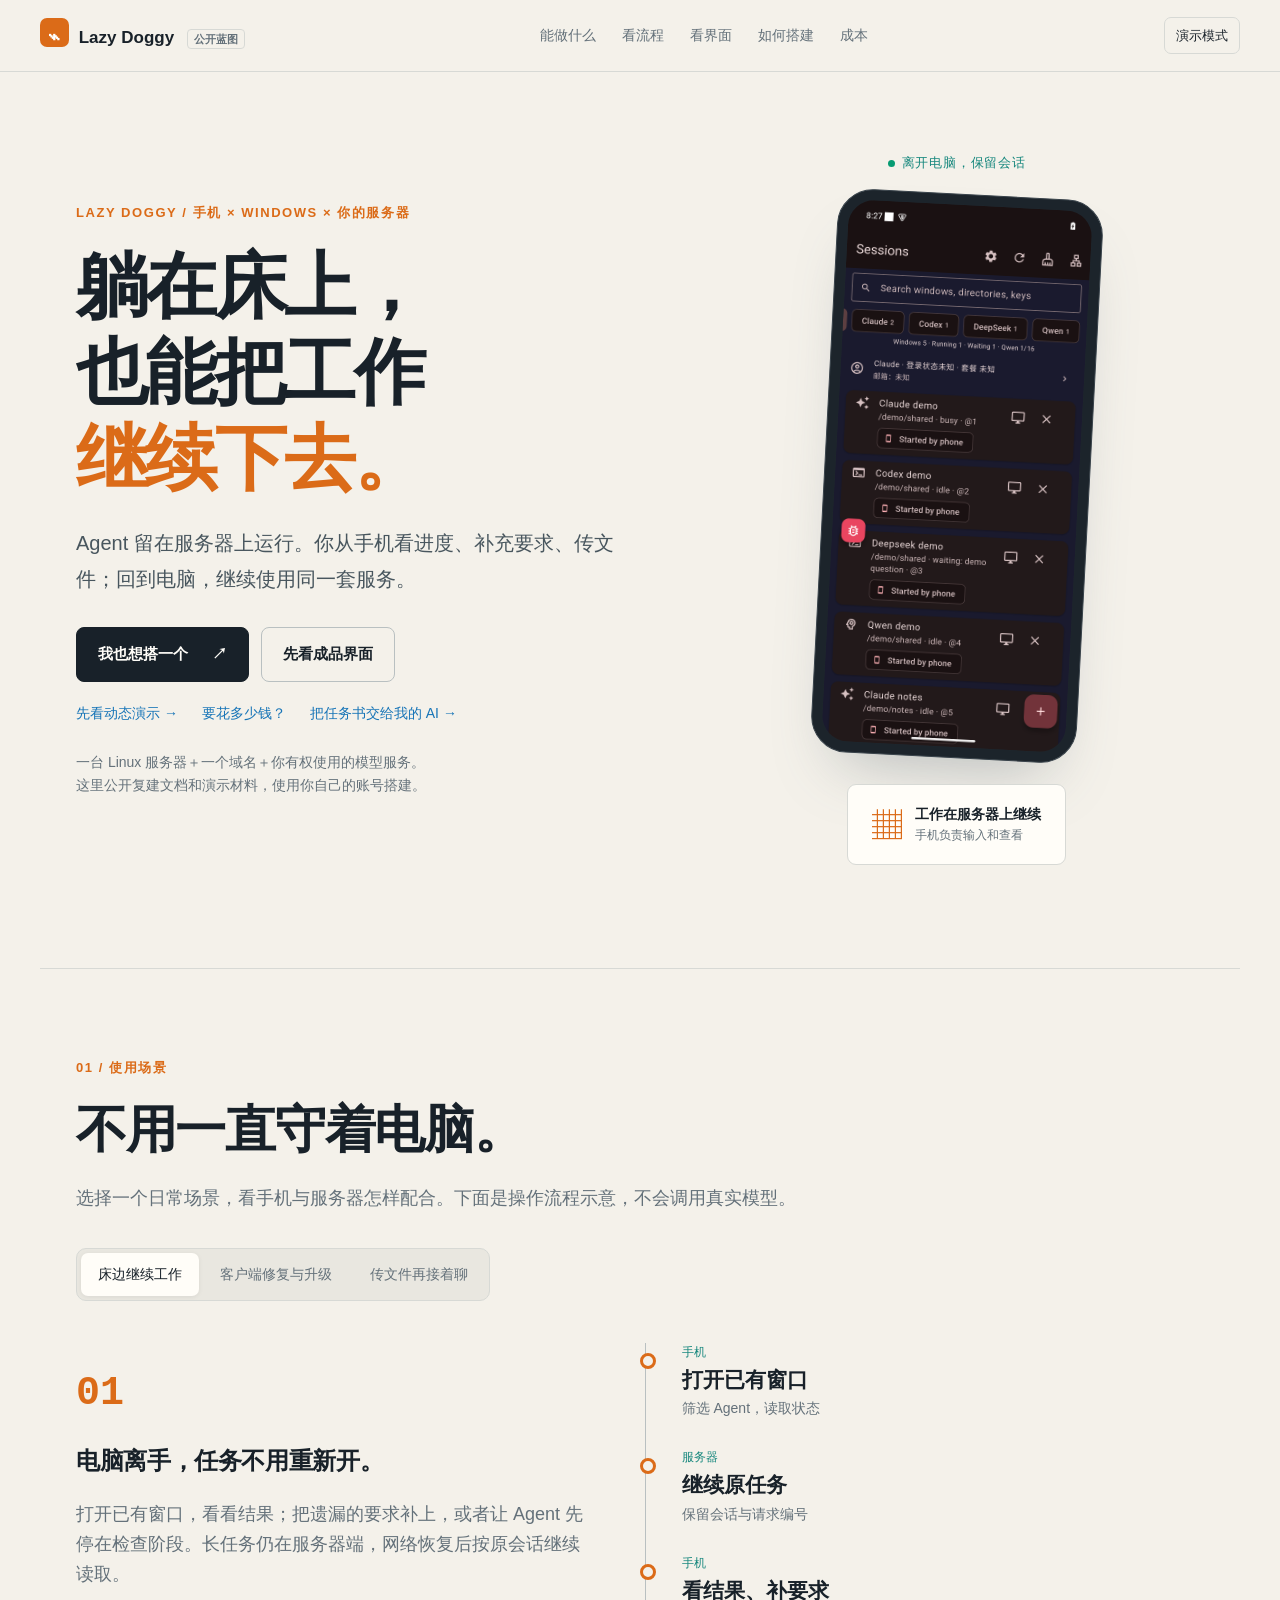
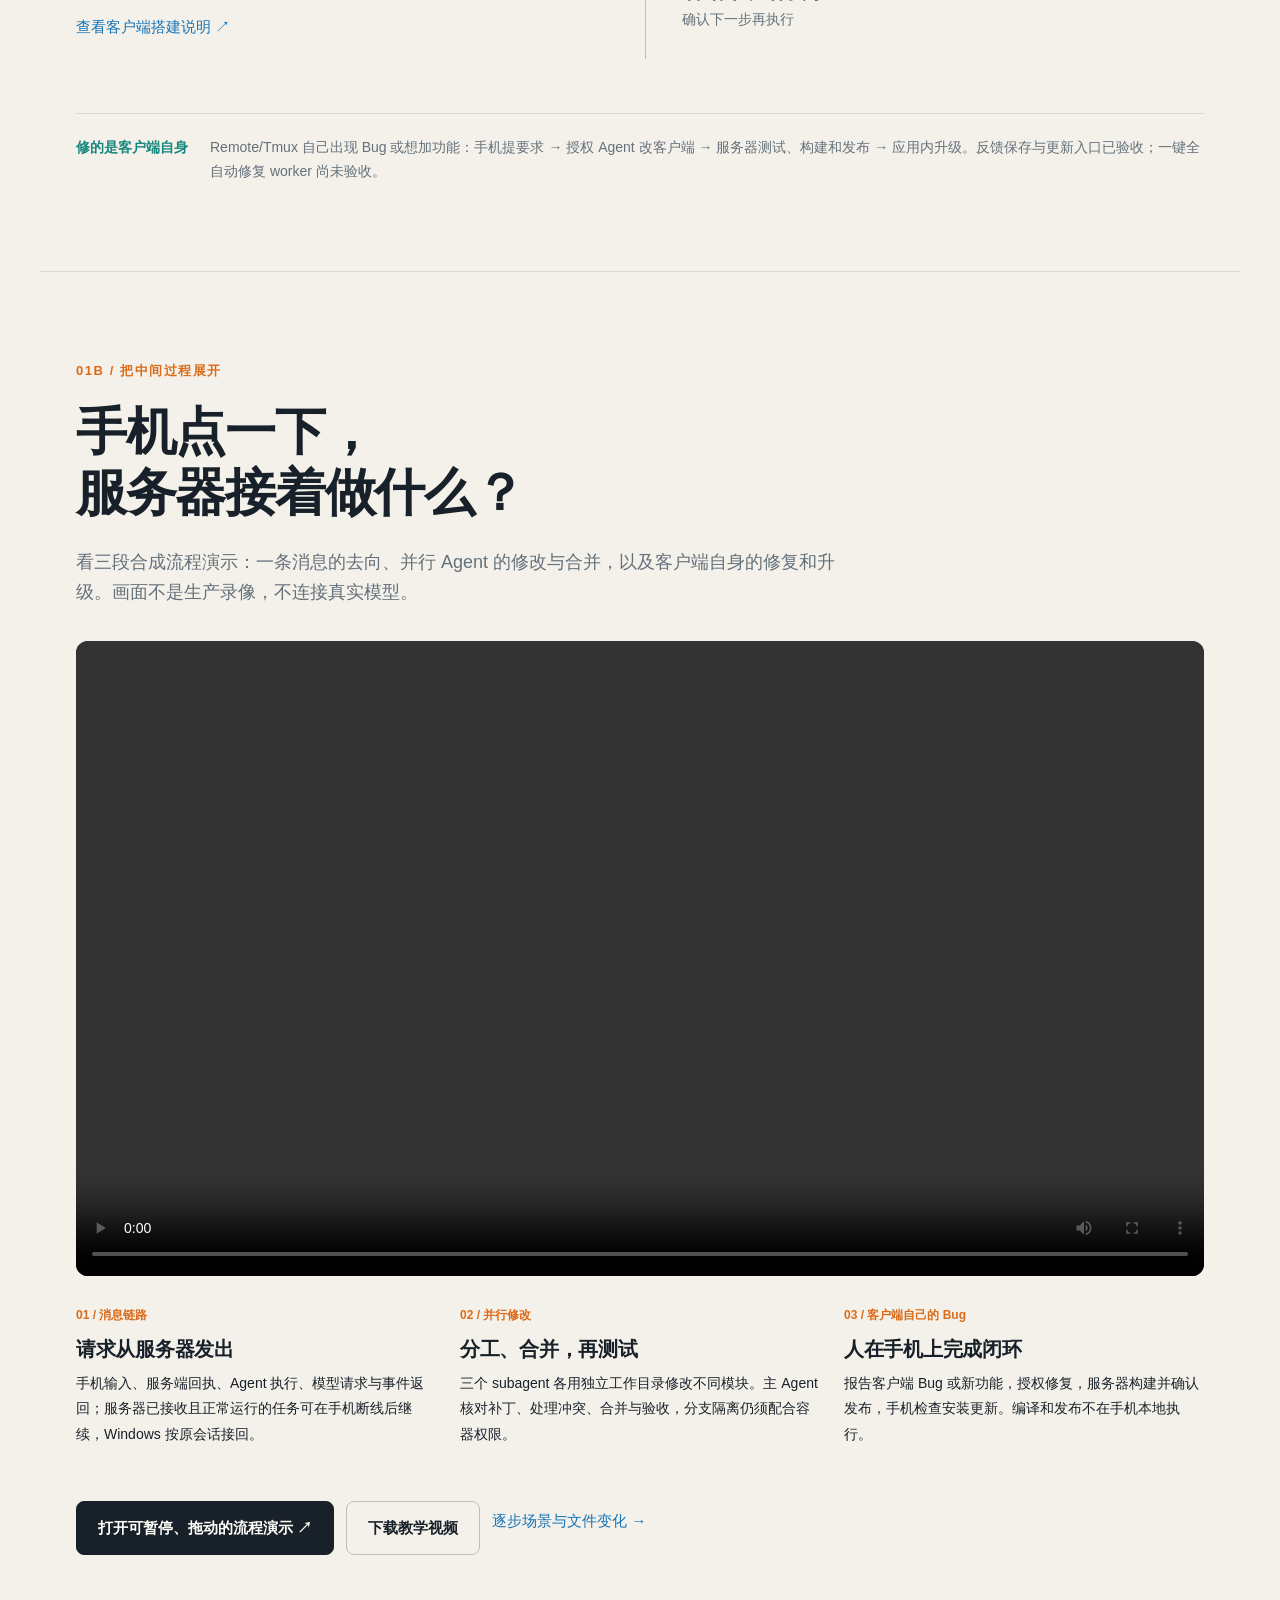
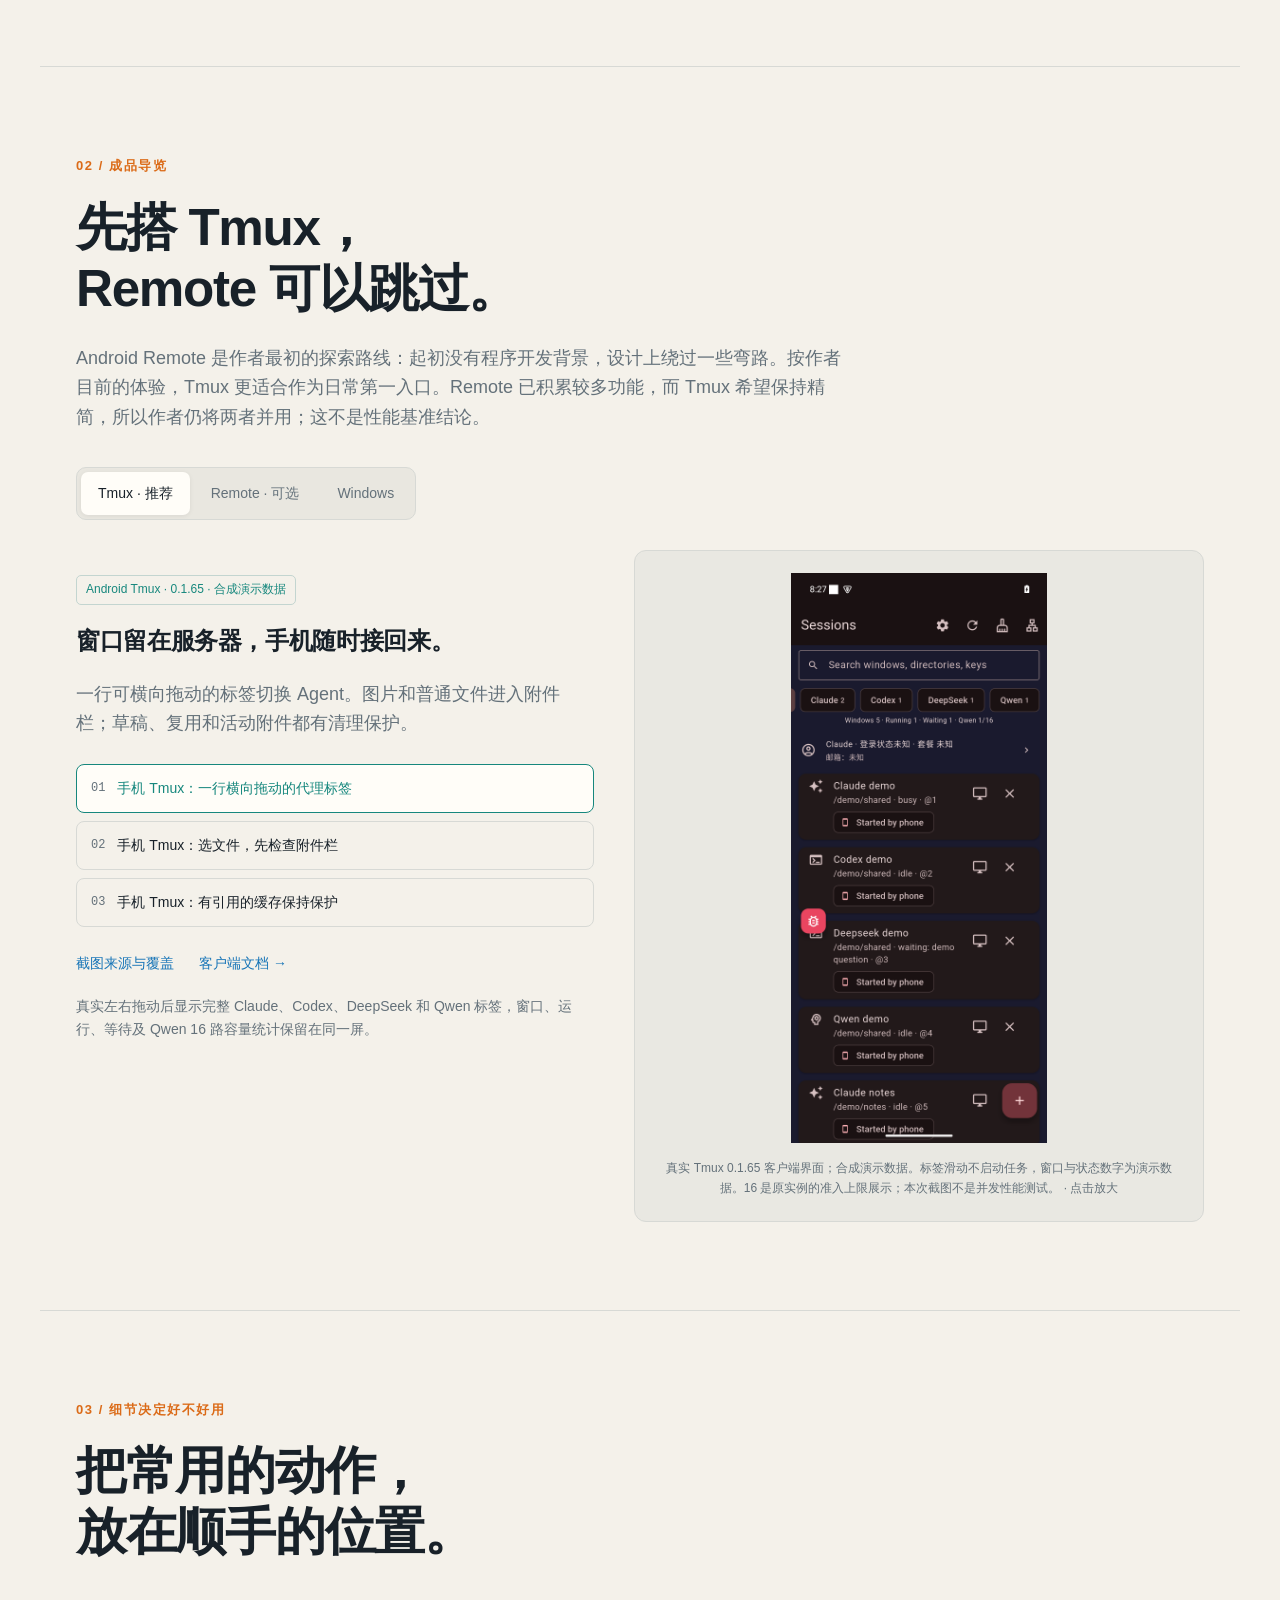
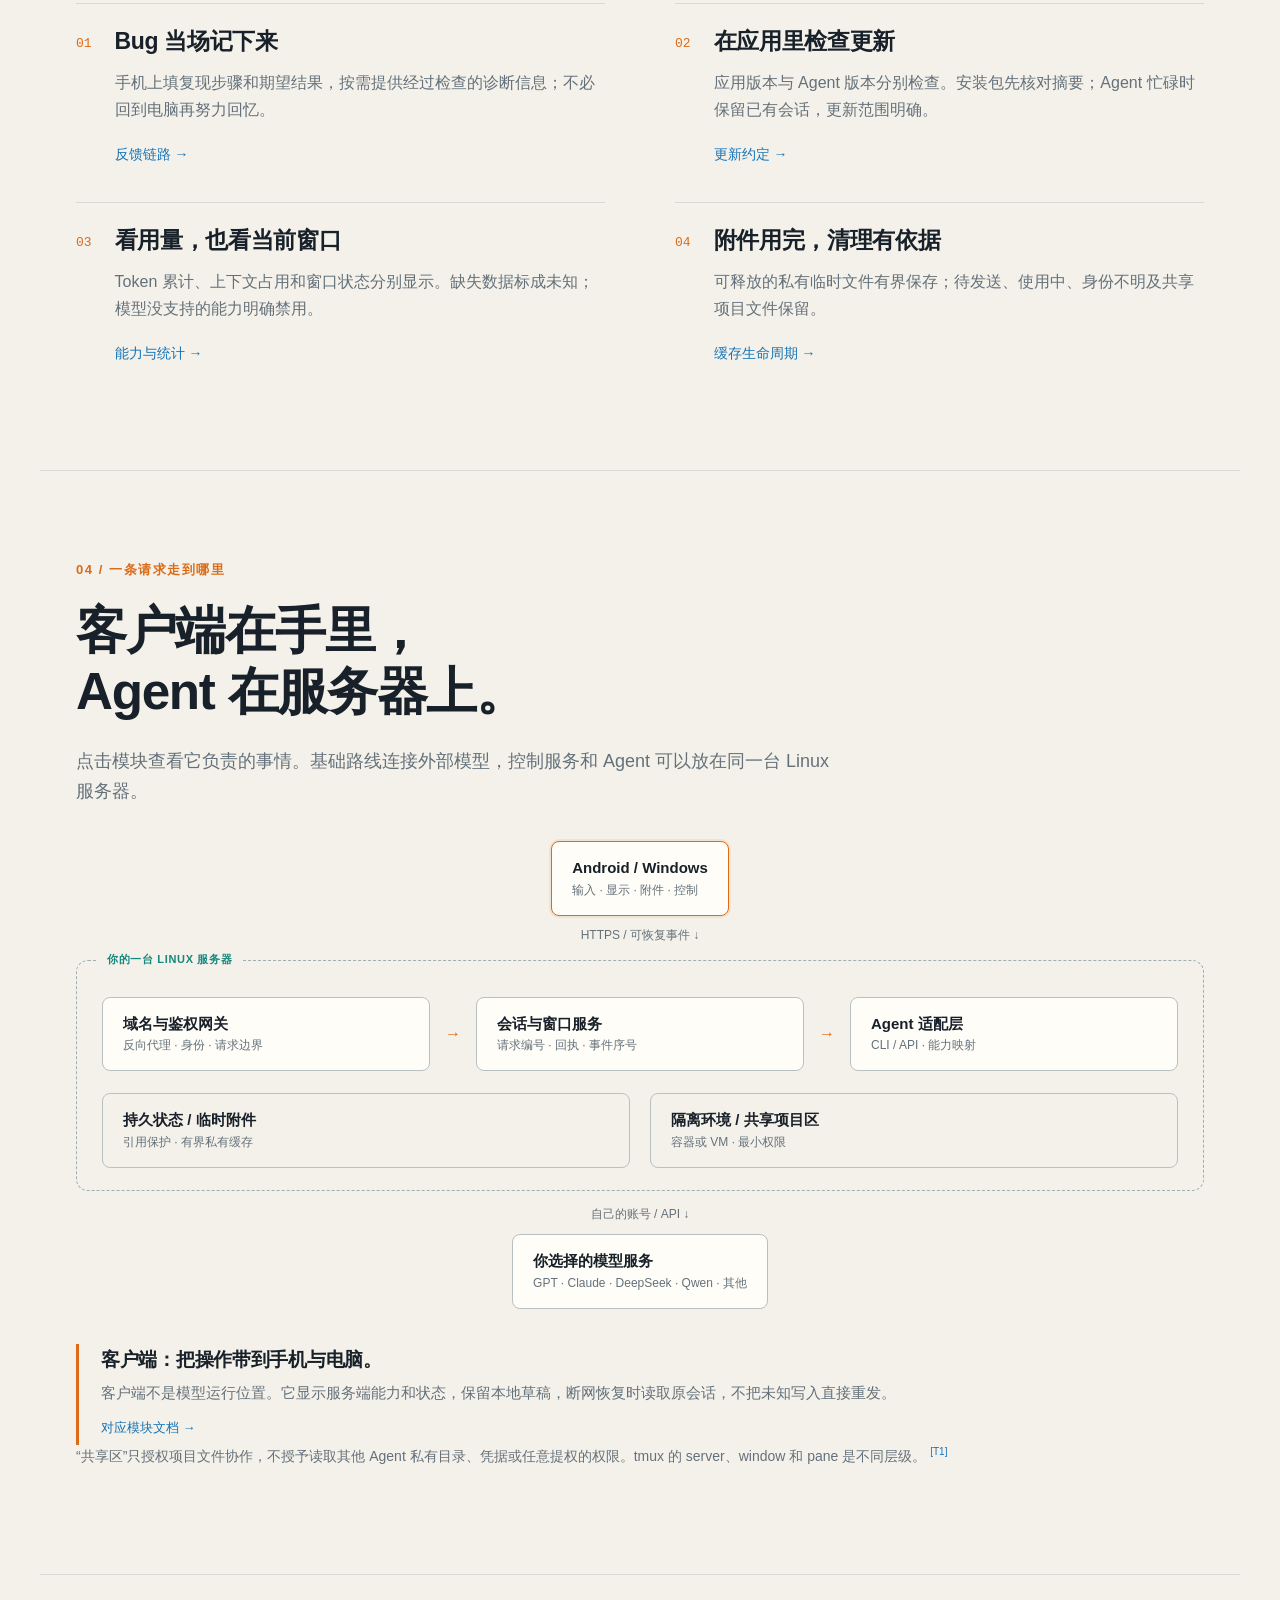
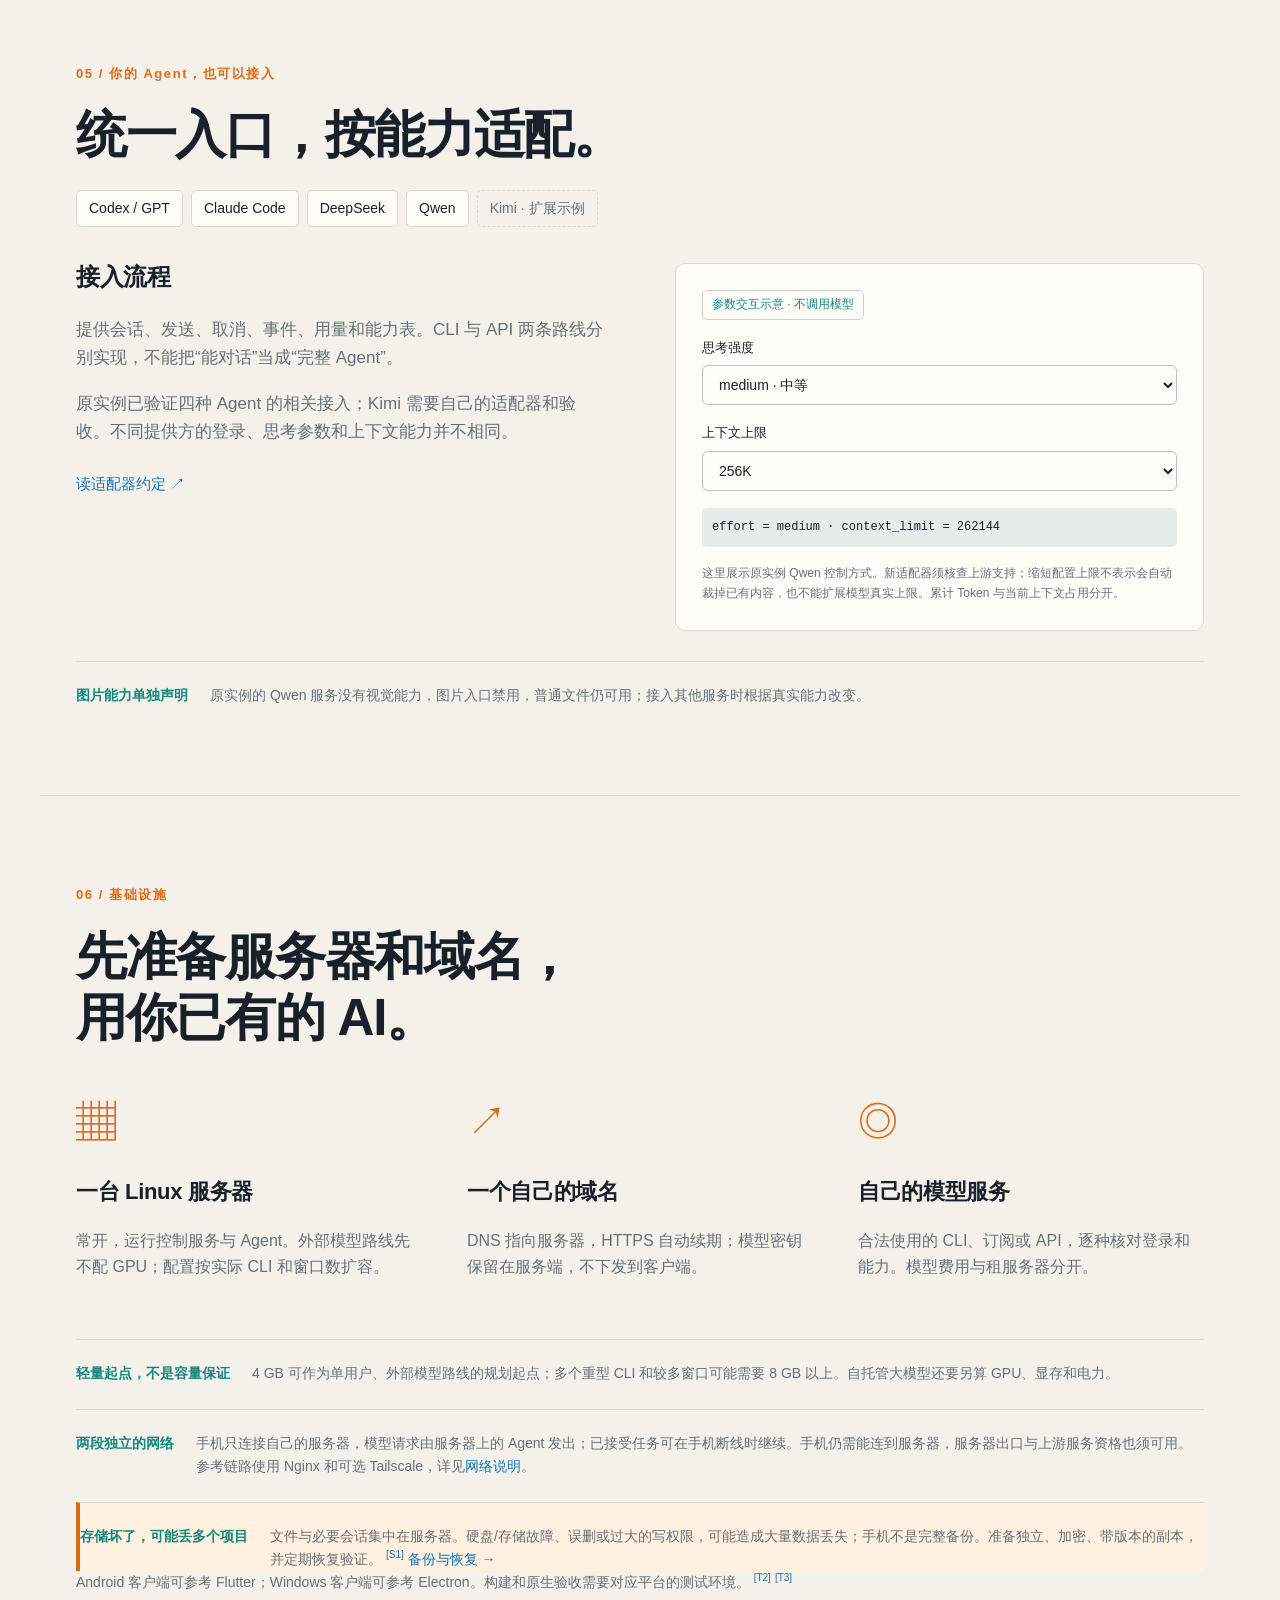
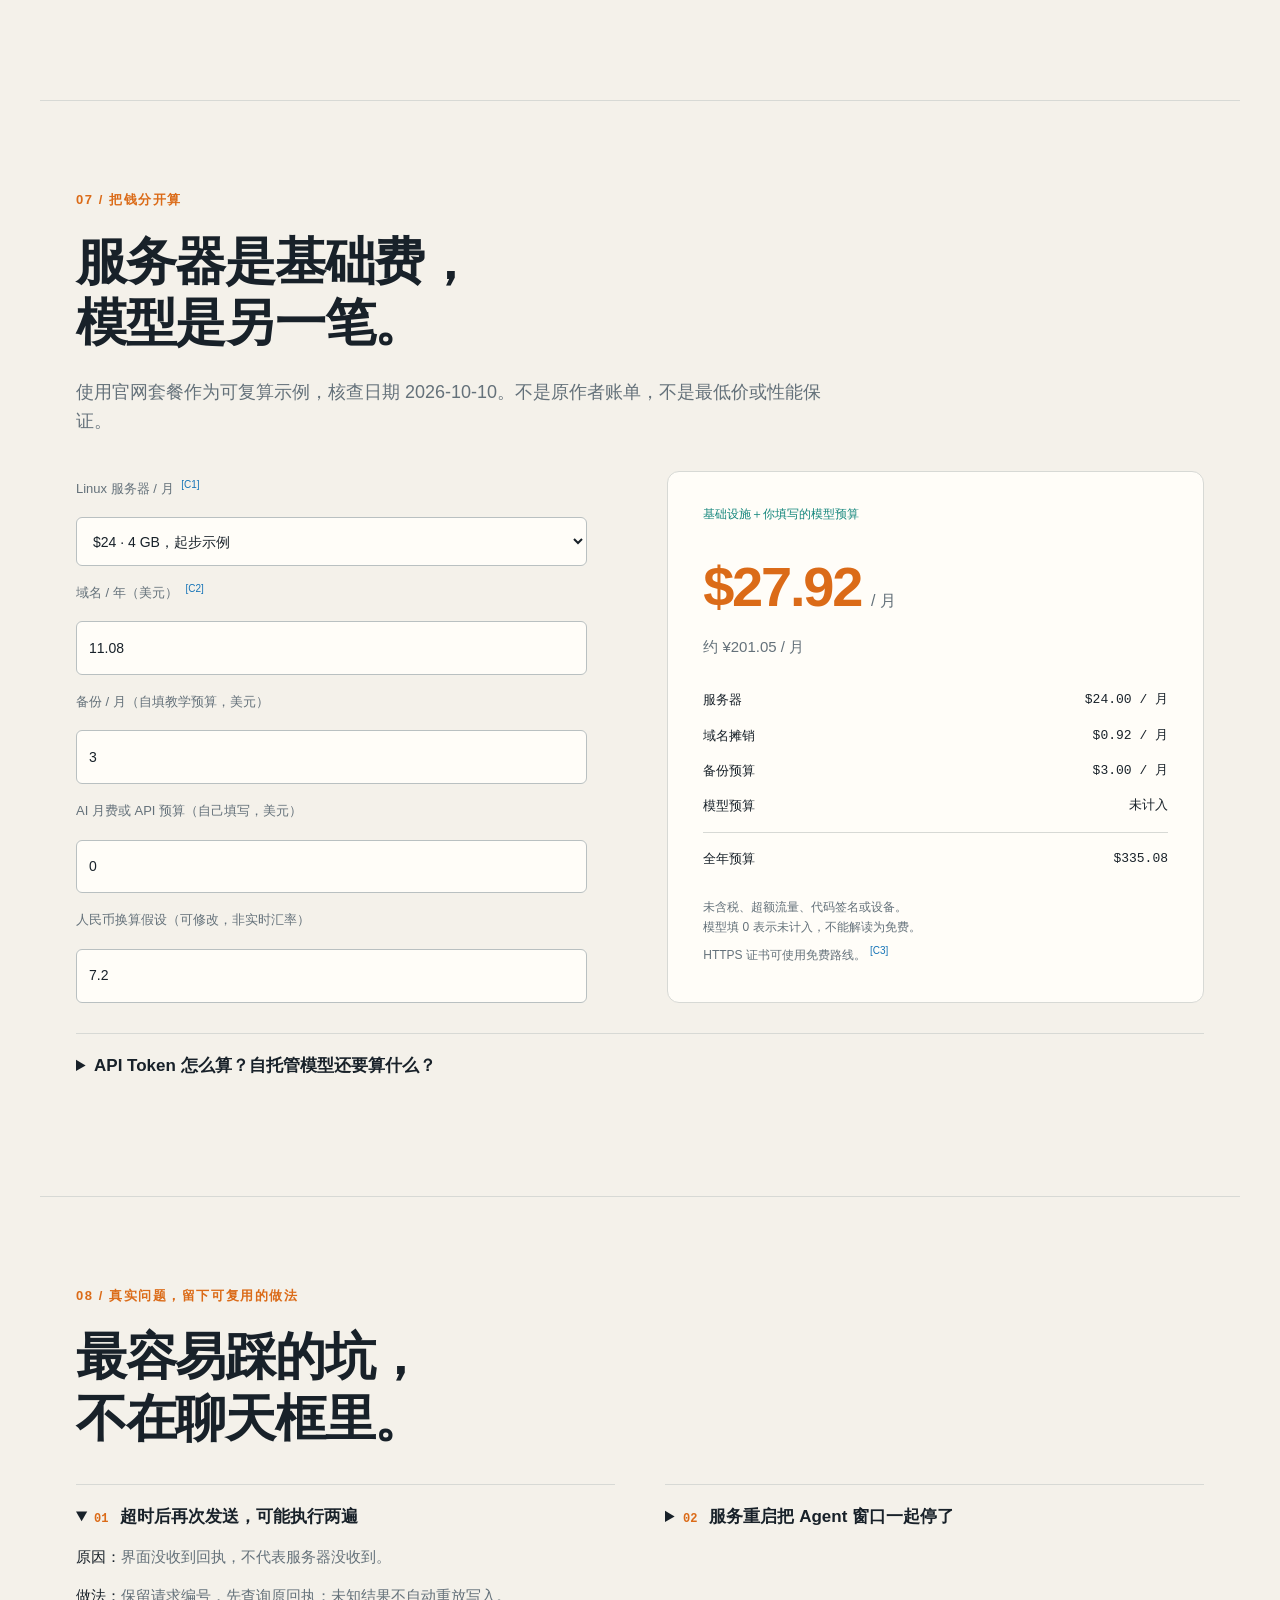
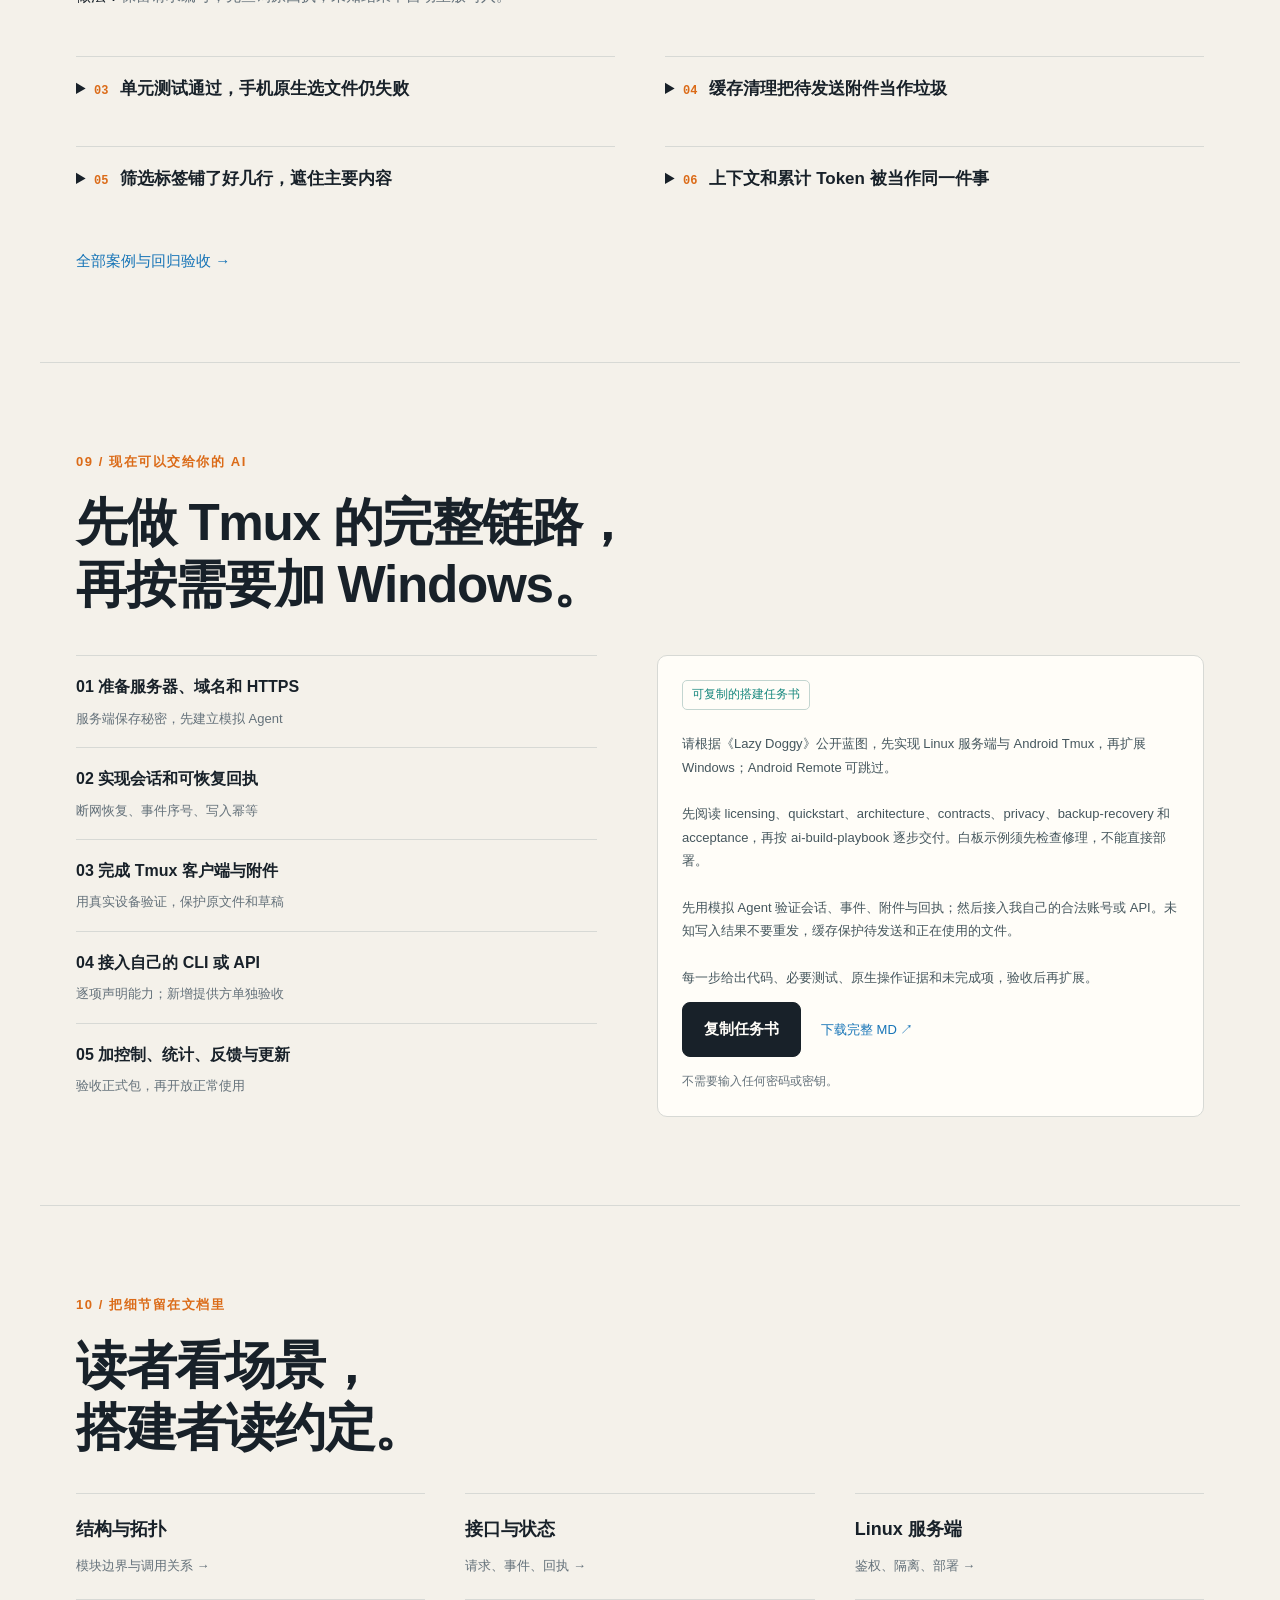
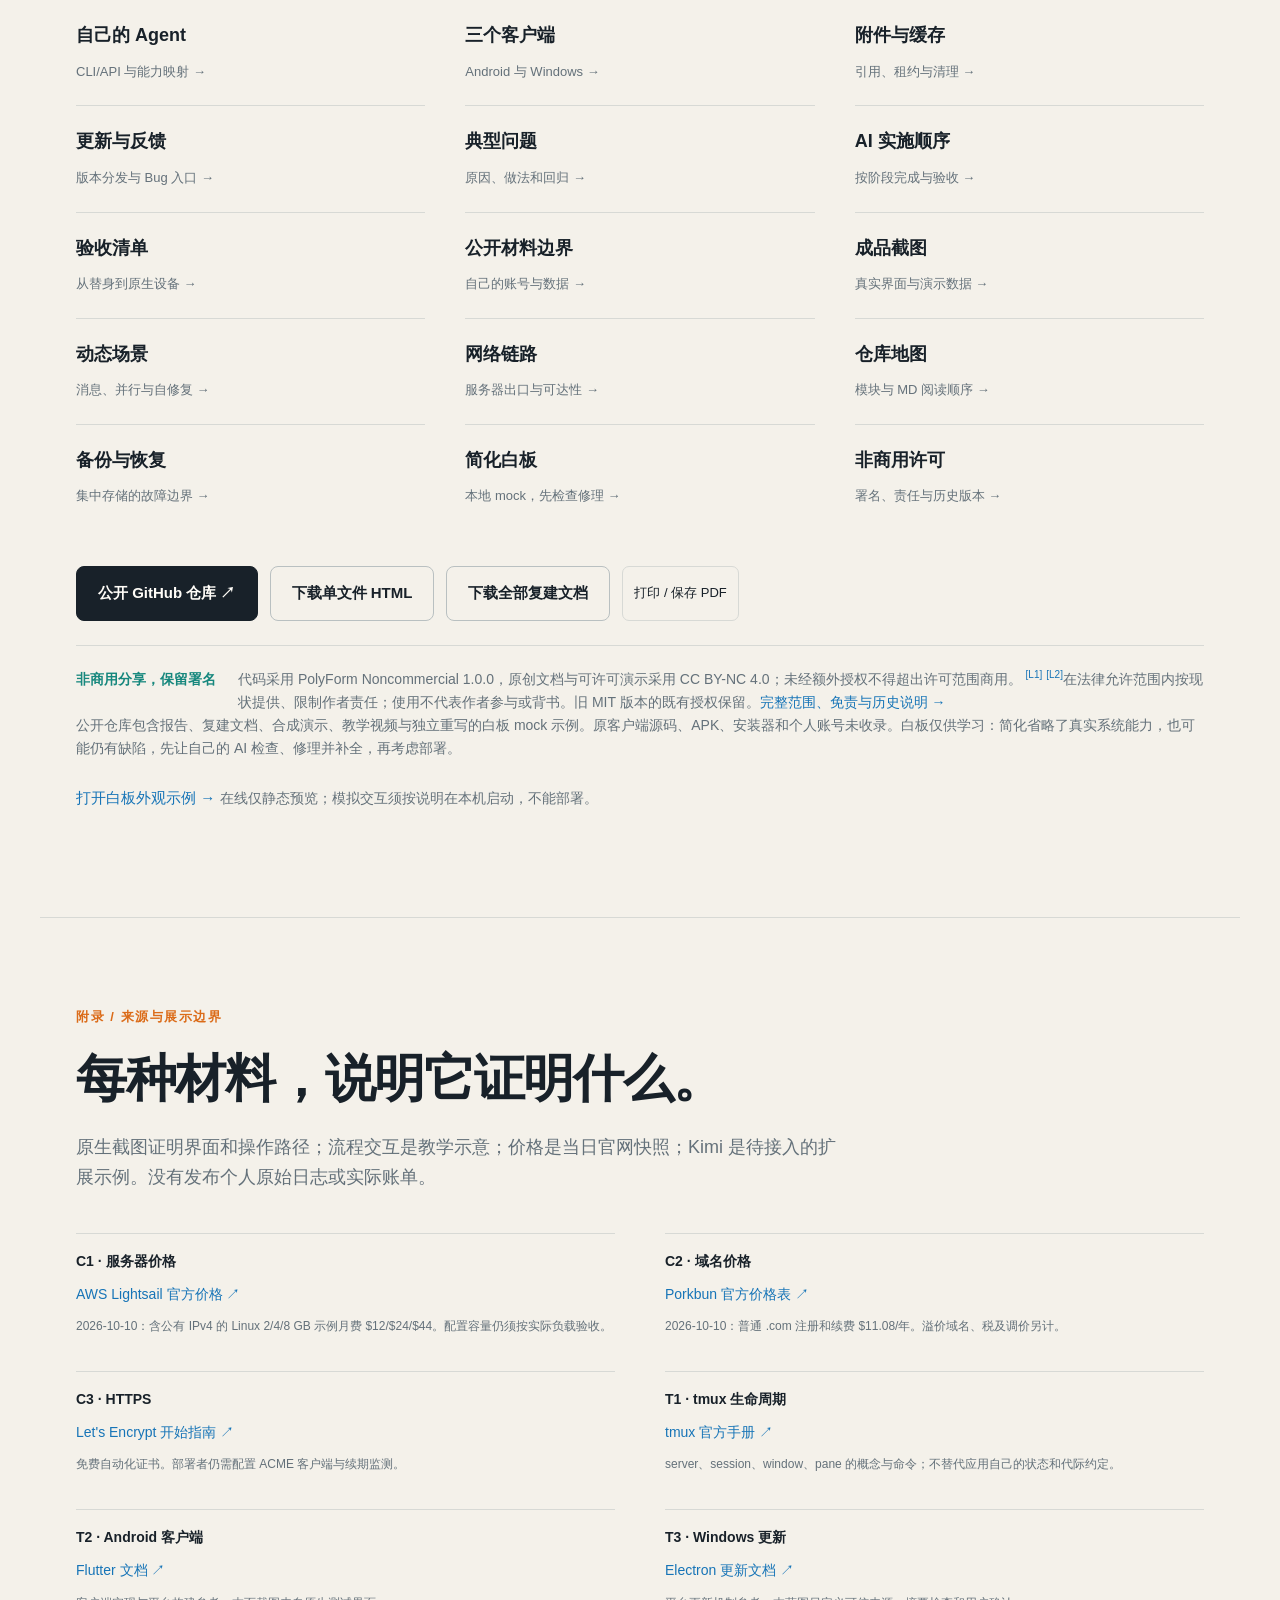
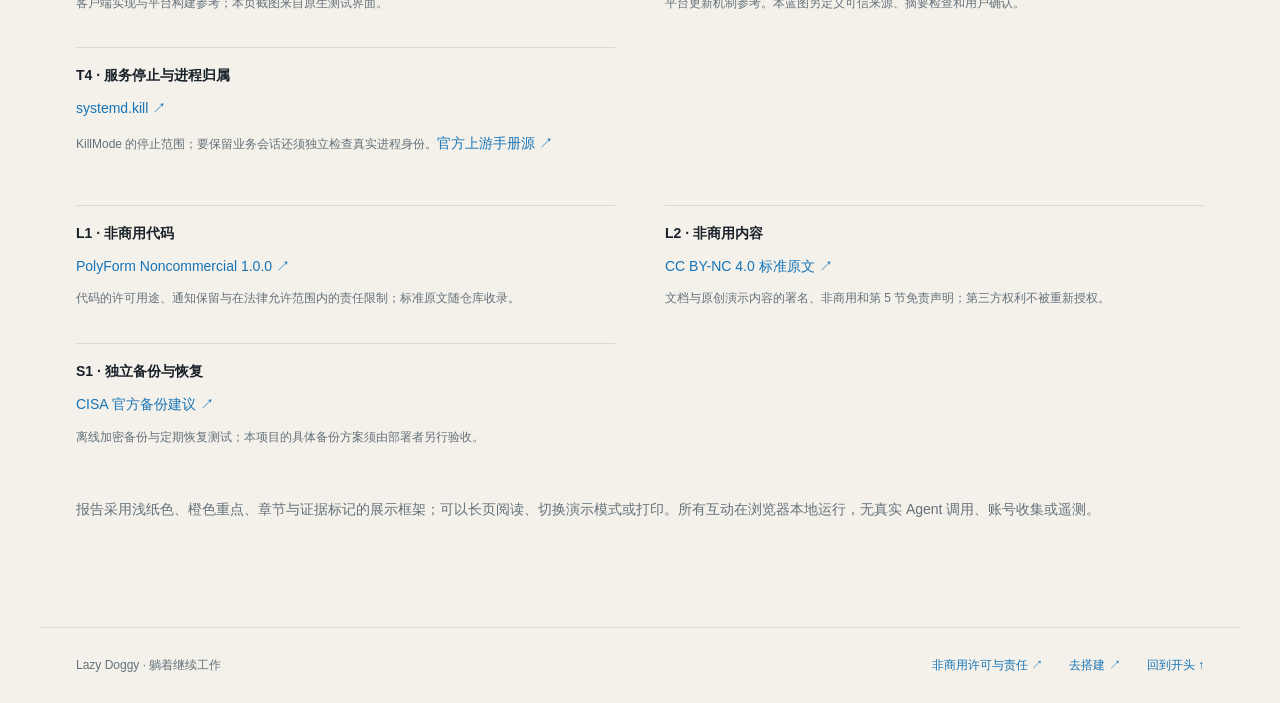
==== commit e9eb3162: "Add noncommercial licenses, teaching demos and local whiteboard example" ====
--- a/index.html
+++ b/index.html
@@ -5,7 +5,7 @@
   <meta name="viewport" content="width=device-width,initial-scale=1">
   <meta name="description" content="把服务器上的 AI Agent 带到手机与 Windows：真实界面、使用场景、拓扑、成本与公开复建文档。">
   <meta name="referrer" content="no-referrer">
-  <meta http-equiv="Content-Security-Policy" content="default-src 'none'; script-src 'self'; style-src 'self'; img-src 'self' data:; connect-src 'none'; object-src 'none'; base-uri 'none'; form-action 'none'">
+  <meta http-equiv="Content-Security-Policy" content="default-src 'none'; script-src 'self'; style-src 'self'; img-src 'self' data:; media-src 'self'; connect-src 'none'; object-src 'none'; base-uri 'none'; form-action 'none'">
   <title>Lazy Doggy · 躺在床上，也能安排 AI 干活</title>
   <link rel="stylesheet" href="assets/showcase.css">
 </head>
@@ -13,7 +13,7 @@
 <a class="skip" href="#overview">跳到正文</a>
 <header class="topbar">
   <a class="brand" href="#overview"><span class="brand-mark" aria-hidden="true">⌁</span> Lazy Doggy <small>公开蓝图</small></a>
-  <nav aria-label="主要章节"><a href="#scenes">能做什么</a><a href="#tour">看界面</a><a href="#build">如何搭建</a><a href="#cost">成本</a></nav>
+  <nav aria-label="主要章节"><a href="#scenes">能做什么</a><a href="#demos">看流程</a><a href="#tour">看界面</a><a href="#build">如何搭建</a><a href="#cost">成本</a></nav>
   <button id="mode-button" class="quiet" aria-pressed="false">演示模式</button>
 </header>
 <main>
@@ -23,12 +23,12 @@
     <h1>躺在床上，<br>也能把工作<br><em>继续下去。</em></h1>
     <p class="lead">Agent 留在服务器上运行。你从手机看进度、补充要求、传文件；回到电脑，继续使用同一套服务。</p>
     <div class="hero-actions"><a class="primary" href="#build">我也想搭一个 <span>↗</span></a><a class="secondary" href="#tour">先看成品界面</a></div>
-    <div class="hero-shortcuts"><a href="#cost">要花多少钱？</a><a href="AI_BUILD_PROMPT.md">把任务书交给我的 AI →</a></div>
+    <div class="hero-shortcuts"><a href="#demos">先看动态演示 →</a><a href="#cost">要花多少钱？</a><a href="AI_BUILD_PROMPT.md">把任务书交给我的 AI →</a></div>
     <p class="fine">一台 Linux 服务器＋一个域名＋你有权使用的模型服务。<br>这里公开复建文档和演示材料，使用你自己的账号搭建。</p>
   </div>
   <div class="hero-visual">
     <div class="visual-kicker"><span class="live-dot"></span>离开电脑，保留会话</div>
-    <div class="phone hero-phone"><img id="hero-shot" alt="Android Tmux 客户端的真实演示界面" hidden><div id="hero-demo" class="phone-demo"><div class="demo-top">示例项目 <span>运行中</span></div><div class="demo-tabs">All · Claude · Codex · Qwen</div><p class="bubble user">先检查报错，再给我修复方案。</p><p class="bubble">已找到异常路径。保留原文件，先在测试目录验证。</p><div class="demo-file">▤ example.txt <small>待发送附件</small></div><div class="demo-compose">补充要求… <b>↑</b></div><small class="demo-label">流程示意 · 非真实对话</small></div></div>
+    <div class="phone hero-phone"><img id="hero-shot" alt="Android Tmux 客户端的真实演示界面" hidden><div id="hero-demo" class="phone-demo"><div class="demo-top">示例项目 <span>运行中</span></div><div class="demo-tabs">All · Claude · Codex · DeepSeek · Qwen</div><p class="bubble user">先检查报错，再给我修复方案。</p><p class="bubble">已找到异常路径。保留原文件，先在测试目录验证。</p><div class="demo-file">▤ example.txt <small>待发送附件</small></div><div class="demo-compose">补充要求… <b>↑</b></div><small class="demo-label">流程示意 · 非真实对话</small></div></div>
     <div class="server-note"><span>▦</span><div><b>工作在服务器上继续</b><small>手机负责输入和查看</small></div></div>
   </div>
 </section>
@@ -36,14 +36,23 @@
 <section id="scenes" class="page" data-label="能做什么">
   <p class="eyebrow">01 / 使用场景</p><h2>不用一直守着电脑。</h2>
   <p class="intro">选择一个日常场景，看手机与服务器怎样配合。下面是操作流程示意，不会调用真实模型。</p>
-  <div class="segmented" role="group" aria-label="选择使用场景"><button data-scene="bed" aria-pressed="true">床边继续工作</button><button data-scene="bug" aria-pressed="false">手机上报 Bug</button><button data-scene="file" aria-pressed="false">传文件再接着聊</button></div>
+  <div class="segmented" role="group" aria-label="选择使用场景"><button data-scene="bed" aria-pressed="true">床边继续工作</button><button data-scene="bug" aria-pressed="false">客户端修复与升级</button><button data-scene="file" aria-pressed="false">传文件再接着聊</button></div>
   <div class="scene-layout"><div class="scene-story"><span class="number" id="scene-number">01</span><h3 id="scene-title">电脑离手，任务不用重新开。</h3><p id="scene-text">打开已有窗口，看看结果；把遗漏的要求补上，或者让 Agent 先停在检查阶段。长任务仍在服务器端，网络恢复后按原会话继续读取。</p><a id="scene-doc" class="text-link" href="docs/clients-build.md">查看客户端搭建说明 ↗</a></div><ol class="scene-steps" id="scene-steps"><li><span>手机</span><b>打开已有窗口</b><small>筛选 Agent，读取状态</small></li><li><span>服务器</span><b>继续原任务</b><small>保留会话与请求编号</small></li><li><span>手机</span><b>看结果、补要求</b><small>确认下一步再执行</small></li></ol></div>
-  <div class="note"><b>手机提交问题之后</b><span>复现步骤进入私有反馈队列。开发者或 AI 定位、修改、测试，验收后再发版；不是提交后就自动批准修改和发布。</span></div>
+  <div class="note"><b>修的是客户端自身</b><span>Remote/Tmux 自己出现 Bug 或想加功能：手机提要求 → 授权 Agent 改客户端 → 服务器测试、构建和发布 → 应用内升级。反馈保存与更新入口已验收；一键全自动修复 worker 尚未验收。</span></div>
+</section>
+
+<section id="demos" class="page" data-label="手机到服务器的动态示例">
+  <p class="eyebrow">01B / 把中间过程展开</p><h2>手机点一下，<br>服务器接着做什么？</h2>
+  <p class="intro">看三段合成流程演示：一条消息的去向、并行 Agent 的修改与合并，以及客户端自身的修复和升级。画面不是生产录像，不连接真实模型。</p>
+  <video id="flow-video" class="flow-video" controls preload="metadata" playsinline width="1280" height="720" aria-label="Lazy Doggy 三段中文教学演示"><source src="assets/demo/lazy-doggy-demo.mp4" type="video/mp4"><track kind="captions" src="assets/demo/lazy-doggy-demo.zh.vtt" srclang="zh" label="中文字幕" default>浏览器不支持视频，请使用下面的下载链接。</video>
+  <div class="demo-chapters"><article><span>01 / 消息链路</span><h3>请求从服务器发出</h3><p>手机输入、服务端回执、Agent 执行、模型请求与事件返回；服务器已接收且正常运行的任务可在手机断线后继续，Windows 按原会话接回。</p></article><article><span>02 / 并行修改</span><h3>分工、合并，再测试</h3><p>三个 subagent 各用独立工作目录修改不同模块。主 Agent 核对补丁、处理冲突、合并与验收，分支隔离仍须配合容器权限。</p></article><article><span>03 / 客户端自己的 Bug</span><h3>人在手机上完成闭环</h3><p>报告客户端 Bug 或新功能，授权修复，服务器构建并确认发布，手机检查安装更新。编译和发布不在手机本地执行。</p></article></div>
+  <div class="download-row"><a class="primary" href="demos/index.html">打开可暂停、拖动的流程演示 ↗</a><a class="secondary" href="assets/demo/lazy-doggy-demo.mp4" download>下载教学视频</a><a class="text-link" href="docs/demo-scenarios.md">逐步场景与文件变化 →</a></div>
 </section>
 
 <section id="tour" class="page" data-label="看成品界面">
-  <p class="eyebrow">02 / 成品导览</p><h2>三个入口，同一套服务。</h2>
-  <div class="segmented" role="group" aria-label="选择客户端"><button data-client="tmux" aria-pressed="true">Android · Tmux</button><button data-client="remote" aria-pressed="false">Android · Remote</button><button data-client="windows" aria-pressed="false">Windows</button></div>
+  <p class="eyebrow">02 / 成品导览</p><h2>先搭 Tmux，<br>Remote 可以跳过。</h2>
+  <p class="intro">Android Remote 是作者最初的探索路线：起初没有程序开发背景，设计上绕过一些弯路。按作者目前的体验，Tmux 更适合作为日常第一入口。Remote 已积累较多功能，而 Tmux 希望保持精简，所以作者仍将两者并用；这不是性能基准结论。</p>
+  <div class="segmented" role="group" aria-label="选择客户端"><button data-client="tmux" aria-pressed="true">Tmux · 推荐</button><button data-client="remote" aria-pressed="false">Remote · 可选</button><button data-client="windows" aria-pressed="false">Windows</button></div>
   <div class="tour-layout"><div class="tour-copy"><p class="status-pill" id="tour-version">原生界面 · 合成演示数据</p><h3 id="tour-title">窗口留在服务器，手机随时接回来。</h3><p id="tour-desc">用一行可横向拖动的标签切换 Agent。图片和普通文件都放入附件栏，发送前可以移除。</p><div id="tour-controls" class="tour-controls"></div><div class="tour-links"><a href="docs/screenshots.md">截图来源与覆盖</a><a href="docs/clients-build.md">客户端文档 →</a></div><p class="fine" id="tour-caption">原实例界面截图使用测试数据，不展示真实账号、项目或对话。</p></div><figure class="tour-figure"><button id="image-open" class="image-button" aria-label="放大当前截图"><img id="tour-image" alt="客户端演示界面" hidden><span id="tour-loading">正在准备真实界面导览</span></button><figcaption id="tour-image-caption">点击图片可放大；截图与交互示意分别标注。</figcaption></figure></div>
 </section>
 
@@ -71,6 +80,8 @@
   <p class="eyebrow">06 / 基础设施</p><h2>先准备服务器和域名，<br>用你已有的 AI。</h2>
   <div class="requirement-row"><article><span class="big-symbol">▦</span><h3>一台 Linux 服务器</h3><p>常开，运行控制服务与 Agent。外部模型路线先不配 GPU；配置按实际 CLI 和窗口数扩容。</p></article><article><span class="big-symbol">↗</span><h3>一个自己的域名</h3><p>DNS 指向服务器，HTTPS 自动续期；模型密钥保留在服务端，不下发到客户端。</p></article><article><span class="big-symbol">◎</span><h3>自己的模型服务</h3><p>合法使用的 CLI、订阅或 API，逐种核对登录和能力。模型费用与租服务器分开。</p></article></div>
   <div class="note"><b>轻量起点，不是容量保证</b><span>4 GB 可作为单用户、外部模型路线的规划起点；多个重型 CLI 和较多窗口可能需要 8 GB 以上。自托管大模型还要另算 GPU、显存和电力。</span></div>
+  <div class="note"><b>两段独立的网络</b><span>手机只连接自己的服务器，模型请求由服务器上的 Agent 发出；已接受任务可在手机断线时继续。手机仍需能连到服务器，服务器出口与上游服务资格也须可用。参考链路使用 Nginx 和可选 Tailscale，详见<a href="docs/network-path.md">网络说明</a>。</span></div>
+  <aside class="note risk-note"><b>存储坏了，可能丢多个项目</b><span>文件与必要会话集中在服务器。硬盘/存储故障、误删或过大的写权限，可能造成大量数据丢失；手机不是完整备份。准备独立、加密、带版本的副本，并定期恢复验证。<sup class="citation"><a href="#ref-S1" aria-label="参考 S1">[S1]</a></sup> <a href="docs/backup-recovery.md">备份与恢复 →</a></span></aside>
   <p class="fine">Android 客户端可参考 Flutter；Windows 客户端可参考 Electron。构建和原生验收需要对应平台的测试环境。<sup class="citation"><a href="#ref-T2" aria-label="参考 T2">[T2]</a></sup><sup class="citation"><a href="#ref-T3" aria-label="参考 T3">[T3]</a></sup></p>
 </section>
 
@@ -87,10 +98,10 @@
 </section>
 
 <section id="build" class="page" data-label="开始自己搭建">
-  <p class="eyebrow">09 / 现在可以交给你的 AI</p><h2>先做一条完整链路，<br>再扩展到三个客户端。</h2>
-  <div class="build-layout"><ol class="build-steps"><li><a href="docs/quickstart.md"><b>01 准备服务器、域名和 HTTPS</b><span>服务端保存秘密，先建立模拟 Agent</span></a></li><li><a href="docs/contracts.md"><b>02 实现会话和可恢复回执</b><span>断网恢复、事件序号、写入幂等</span></a></li><li><a href="docs/clients-build.md"><b>03 完成一个客户端与附件</b><span>用真实设备验证，保护原文件和草稿</span></a></li><li><a href="docs/agent-adapters.md"><b>04 接入自己的 CLI 或 API</b><span>逐项声明能力；新增提供方单独验收</span></a></li><li><a href="docs/acceptance.md"><b>05 加控制、统计、反馈与更新</b><span>验收正式包，再开放正常使用</span></a></li></ol><div class="prompt-panel"><span class="status-pill">可复制的搭建任务书</span><pre id="build-prompt">请根据《Lazy Doggy》公开蓝图，独立实现一个 Linux 服务端、Android 客户端与 Windows 客户端。
+  <p class="eyebrow">09 / 现在可以交给你的 AI</p><h2>先做 Tmux 的完整链路，<br>再按需要加 Windows。</h2>
+  <div class="build-layout"><ol class="build-steps"><li><a href="docs/quickstart.md"><b>01 准备服务器、域名和 HTTPS</b><span>服务端保存秘密，先建立模拟 Agent</span></a></li><li><a href="docs/contracts.md"><b>02 实现会话和可恢复回执</b><span>断网恢复、事件序号、写入幂等</span></a></li><li><a href="docs/clients-build.md"><b>03 完成 Tmux 客户端与附件</b><span>用真实设备验证，保护原文件和草稿</span></a></li><li><a href="docs/agent-adapters.md"><b>04 接入自己的 CLI 或 API</b><span>逐项声明能力；新增提供方单独验收</span></a></li><li><a href="docs/acceptance.md"><b>05 加控制、统计、反馈与更新</b><span>验收正式包，再开放正常使用</span></a></li></ol><div class="prompt-panel"><span class="status-pill">可复制的搭建任务书</span><pre id="build-prompt">请根据《Lazy Doggy》公开蓝图，先实现 Linux 服务端与 Android Tmux，再扩展 Windows；Android Remote 可跳过。
 
-先阅读 quickstart、architecture、contracts、privacy 和 acceptance，再按 ai-build-playbook 逐步交付。
+先阅读 licensing、quickstart、architecture、contracts、privacy、backup-recovery 和 acceptance，再按 ai-build-playbook 逐步交付。白板示例须先检查修理，不能直接部署。
 
 先用模拟 Agent 验证会话、事件、附件与回执；然后接入我自己的合法账号或 API。未知写入结果不要重发，缓存保护待发送和正在使用的文件。
 
@@ -99,20 +110,23 @@
 
 <section id="documents" class="page" data-label="模块文档与附录">
   <p class="eyebrow">10 / 把细节留在文档里</p><h2>读者看场景，<br>搭建者读约定。</h2>
-  <div class="document-grid"><a href="docs/architecture.md"><b>结构与拓扑</b><span>模块边界与调用关系 →</span></a><a href="docs/contracts.md"><b>接口与状态</b><span>请求、事件、回执 →</span></a><a href="docs/backend-build.md"><b>Linux 服务端</b><span>鉴权、隔离、部署 →</span></a><a href="docs/agent-adapters.md"><b>自己的 Agent</b><span>CLI/API 与能力映射 →</span></a><a href="docs/clients-build.md"><b>三个客户端</b><span>Android 与 Windows →</span></a><a href="docs/attachments-cache.md"><b>附件与缓存</b><span>引用、租约与清理 →</span></a><a href="docs/updates-feedback.md"><b>更新与反馈</b><span>版本分发与 Bug 入口 →</span></a><a href="docs/known-bugs.md"><b>典型问题</b><span>原因、做法和回归 →</span></a><a href="docs/ai-build-playbook.md"><b>AI 实施顺序</b><span>按阶段完成与验收 →</span></a><a href="docs/acceptance.md"><b>验收清单</b><span>从替身到原生设备 →</span></a><a href="docs/privacy.md"><b>公开材料边界</b><span>自己的账号与数据 →</span></a><a href="docs/screenshots.md"><b>成品截图</b><span>真实界面与演示数据 →</span></a></div>
+  <div class="document-grid"><a href="docs/architecture.md"><b>结构与拓扑</b><span>模块边界与调用关系 →</span></a><a href="docs/contracts.md"><b>接口与状态</b><span>请求、事件、回执 →</span></a><a href="docs/backend-build.md"><b>Linux 服务端</b><span>鉴权、隔离、部署 →</span></a><a href="docs/agent-adapters.md"><b>自己的 Agent</b><span>CLI/API 与能力映射 →</span></a><a href="docs/clients-build.md"><b>三个客户端</b><span>Android 与 Windows →</span></a><a href="docs/attachments-cache.md"><b>附件与缓存</b><span>引用、租约与清理 →</span></a><a href="docs/updates-feedback.md"><b>更新与反馈</b><span>版本分发与 Bug 入口 →</span></a><a href="docs/known-bugs.md"><b>典型问题</b><span>原因、做法和回归 →</span></a><a href="docs/ai-build-playbook.md"><b>AI 实施顺序</b><span>按阶段完成与验收 →</span></a><a href="docs/acceptance.md"><b>验收清单</b><span>从替身到原生设备 →</span></a><a href="docs/privacy.md"><b>公开材料边界</b><span>自己的账号与数据 →</span></a><a href="docs/screenshots.md"><b>成品截图</b><span>真实界面与演示数据 →</span></a><a href="docs/demo-scenarios.md"><b>动态场景</b><span>消息、并行与自修复 →</span></a><a href="docs/network-path.md"><b>网络链路</b><span>服务器出口与可达性 →</span></a><a href="docs/repository-map.md"><b>仓库地图</b><span>模块与 MD 阅读顺序 →</span></a><a href="docs/backup-recovery.md"><b>备份与恢复</b><span>集中存储的故障边界 →</span></a><a href="docs/whiteboard-example.md"><b>简化白板</b><span>本地 mock，先检查修理 →</span></a><a href="docs/licensing.md"><b>非商用许可</b><span>署名、责任与历史版本 →</span></a></div>
   <div class="download-row"><a class="primary" href="https://github.com/Hoary-Stock/lazy-doggy">公开 GitHub 仓库 ↗</a><a class="secondary" href="lazy-doggy-offline.html" download>下载单文件 HTML</a><a class="secondary" href="lazy-doggy-blueprint.zip" download>下载全部复建文档</a><button id="print-button" class="quiet">打印 / 保存 PDF</button></div>
-  <p class="fine">公开仓库包含本文、复建文档和演示截图。原客户端源码、APK、安装器和个人账号未收录。你可以把这份蓝图交给自己的 AI，从模拟链路开始实现。</p>
+  <div class="note license-note"><b>非商用分享，保留署名</b><span>代码采用 PolyForm Noncommercial 1.0.0，原创文档与可许可演示采用 CC BY-NC 4.0；未经额外授权不得超出许可范围商用。<sup class="citation"><a href="#ref-L1" aria-label="参考 L1">[L1]</a></sup><sup class="citation"><a href="#ref-L2" aria-label="参考 L2">[L2]</a></sup>在法律允许范围内按现状提供、限制作者责任；使用不代表作者参与或背书。旧 MIT 版本的既有授权保留。<a href="docs/licensing.md">完整范围、免责与历史说明 →</a></span></div>
+  <p class="fine">公开仓库包含报告、复建文档、合成演示、教学视频与独立重写的白板 mock 示例。原客户端源码、APK、安装器和个人账号未收录。白板仅供学习：简化省略了真实系统能力，也可能仍有缺陷，先让自己的 AI 检查、修理并补全，再考虑部署。</p>
+  <p><a class="text-link" href="examples/whiteboard/index.html">打开白板外观示例 →</a> <span class="fine">在线仅静态预览；模拟交互须按说明在本机启动，不能部署。</span></p>
 </section>
 
 <section id="references" class="page references-page" data-label="来源与边界">
   <p class="eyebrow">附录 / 来源与展示边界</p><h2>每种材料，说明它证明什么。</h2>
   <p class="intro">原生截图证明界面和操作路径；流程交互是教学示意；价格是当日官网快照；Kimi 是待接入的扩展示例。没有发布个人原始日志或实际账单。</p>
   <div class="references"><article id="ref-C1" class="reference-entry"><b>C1 · 服务器价格</b><a href="https://aws.amazon.com/lightsail/pricing/" target="_blank" rel="noopener noreferrer">AWS Lightsail 官方价格 ↗</a><p>2026-10-10：含公有 IPv4 的 Linux 2/4/8 GB 示例月费 $12/$24/$44。配置容量仍须按实际负载验收。</p></article><article id="ref-C2" class="reference-entry"><b>C2 · 域名价格</b><a href="https://porkbun.com/products/domains" target="_blank" rel="noopener noreferrer">Porkbun 官方价格表 ↗</a><p>2026-10-10：普通 .com 注册和续费 $11.08/年。溢价域名、税及调价另计。</p></article><article id="ref-C3" class="reference-entry"><b>C3 · HTTPS</b><a href="https://letsencrypt.org/getting-started/" target="_blank" rel="noopener noreferrer">Let's Encrypt 开始指南 ↗</a><p>免费自动化证书。部署者仍需配置 ACME 客户端与续期监测。</p></article><article id="ref-T1" class="reference-entry"><b>T1 · tmux 生命周期</b><a href="https://man.openbsd.org/tmux" target="_blank" rel="noopener noreferrer">tmux 官方手册 ↗</a><p>server、session、window、pane 的概念与命令；不替代应用自己的状态和代际约定。</p></article><article id="ref-T2" class="reference-entry"><b>T2 · Android 客户端</b><a href="https://docs.flutter.dev/" target="_blank" rel="noopener noreferrer">Flutter 文档 ↗</a><p>客户端实现与平台构建参考；本页截图来自原生测试界面。</p></article><article id="ref-T3" class="reference-entry"><b>T3 · Windows 更新</b><a href="https://www.electronjs.org/docs/latest/tutorial/updates" target="_blank" rel="noopener noreferrer">Electron 更新文档 ↗</a><p>平台更新机制参考。本蓝图另定义可信来源、摘要检查和用户确认。</p></article><article id="ref-T4" class="reference-entry"><b>T4 · 服务停止与进程归属</b><a href="https://www.freedesktop.org/software/systemd/man/latest/systemd.kill.html" target="_blank" rel="noopener noreferrer">systemd.kill ↗</a><p>KillMode 的停止范围；要保留业务会话还须独立检查真实进程身份。<a href="https://raw.githubusercontent.com/systemd/systemd/main/man/systemd.kill.xml" target="_blank" rel="noopener noreferrer">官方上游手册源 ↗</a></p></article></div>
+  <div class="references"><article id="ref-L1" class="reference-entry"><b>L1 · 非商用代码</b><a href="https://polyformproject.org/licenses/noncommercial/1.0.0" target="_blank" rel="noopener noreferrer">PolyForm Noncommercial 1.0.0 ↗</a><p>代码的许可用途、通知保留与在法律允许范围内的责任限制；标准原文随仓库收录。</p></article><article id="ref-L2" class="reference-entry"><b>L2 · 非商用内容</b><a href="https://creativecommons.org/licenses/by-nc/4.0/legalcode.en" target="_blank" rel="noopener noreferrer">CC BY-NC 4.0 标准原文 ↗</a><p>文档与原创演示内容的署名、非商用和第 5 节免责声明；第三方权利不被重新授权。</p></article><article id="ref-S1" class="reference-entry"><b>S1 · 独立备份与恢复</b><a href="https://www.cisa.gov/stopransomware/ransomware-guide" target="_blank" rel="noopener noreferrer">CISA 官方备份建议 ↗</a><p>离线加密备份与定期恢复测试；本项目的具体备份方案须由部署者另行验收。</p></article></div>
   <p class="fine">报告采用浅纸色、橙色重点、章节与证据标记的展示框架；可以长页阅读、切换演示模式或打印。所有互动在浏览器本地运行，无真实 Agent 调用、账号收集或遥测。</p>
 </section>
 </main>
-<footer><span>Lazy Doggy · 躺着继续工作</span><a href="#build">去搭建 ↗</a><a href="#overview">回到开头 ↑</a></footer>
-<div id="deck-controls" class="deck-controls" hidden><button id="prev-page" aria-label="上一页">←</button><output id="page-counter">1 / 12</output><button id="next-page" aria-label="下一页">→</button></div>
+<footer><span>Lazy Doggy · 躺着继续工作</span><a href="docs/licensing.md">非商用许可与责任 ↗</a><a href="#build">去搭建 ↗</a><a href="#overview">回到开头 ↑</a></footer>
+<div id="deck-controls" class="deck-controls" hidden><button id="prev-page" aria-label="上一页">←</button><output id="page-counter">1 / 13</output><button id="next-page" aria-label="下一页">→</button></div>
 <dialog id="image-dialog"><button id="image-close" class="dialog-close" aria-label="关闭放大截图">×</button><img id="dialog-image" alt="放大的客户端演示截图"><p id="dialog-caption"></p></dialog>
 <script src="assets/gallery-data.js"></script>
 <script src="assets/showcase.js"></script>
--- a/assets/showcase.css
+++ b/assets/showcase.css
@@ -7,3 +7,5 @@
 @media(min-width:1400px){.hero-visual{padding-left:30px}.hero-phone{width:284px}.page{min-height:820px}}@media(max-width:900px){.topbar{padding:0 20px;gap:14px}.topbar nav{gap:14px}.brand small{display:none}.page{padding:60px 28px;min-height:0}.hero{min-height:760px;gap:22px}.hero-phone{width:230px}.hero .lead{font-size:17px}.scene-layout{gap:30px}.tour-layout{gap:25px;grid-template-columns:1fr 1fr}.feature-list{gap:25px}.cost-layout{gap:35px}.topo-row{gap:8px}.node{padding:12px}.node b{font-size:13px}.node small{font-size:11px}.two{gap:35px}.build-layout{gap:25px}.requirement-row{gap:25px}.document-grid{gap:0 25px}.cost-total output{font-size:46px}}
 @media(max-width:620px){html{scroll-padding-top:114px}.topbar{height:auto;min-height:65px;flex-wrap:wrap;padding:12px 18px;gap:8px 12px}.brand{font-size:15px;flex:1}.topbar nav{order:3;width:100%;justify-content:space-between;margin-top:3px}.topbar nav a{font-size:12px}.topbar .quiet{font-size:11px;padding:5px 8px}.brand-mark{width:25px;height:25px;font-size:19px}.page{padding:49px 22px;scroll-margin-top:109px}.hero{display:flex;flex-direction:column;align-items:stretch;min-height:0;padding-top:38px;gap:35px}.hero h1{font-size:52px;letter-spacing:-.02em;line-height:1.18}.hero .lead{font-size:17px}.hero-actions{margin-top:23px;gap:9px}.primary,.secondary{font-size:13px;padding:12px 16px;gap:14px}.hero-shortcuts{gap:15px;font-size:12px}.hero-visual{padding:0 0 10px}.hero-phone{width:245px}.server-note{padding:12px 20px}.eyebrow{font-size:11px;margin-bottom:17px}h2{font-size:34px}h3{font-size:21px}.intro{font-size:15px;margin-bottom:24px}.segmented{width:100%;margin-bottom:25px}.segmented button{padding:9px 12px;font-size:12px;flex:1}.scene-layout,.tour-layout,.two,.cost-layout,.build-layout{grid-template-columns:1fr;gap:25px}.scene-story p{font-size:16px}.number{font-size:30px;margin-bottom:16px}.scene-steps{margin-left:8px}.scene-steps b{font-size:18px}.note{flex-direction:column;gap:8px;font-size:13px}.tour-copy{padding-top:0}.tour-copy>p:not(.fine):not(.status-pill){font-size:16px}.tour-figure{min-height:400px;padding:17px}.image-button{min-height:340px}.image-button img{max-height:540px}.tour-controls{gap:7px;margin:20px 0}.tour-controls button{font-size:12px;padding:10px}.feature-list{grid-template-columns:1fr;row-gap:23px;margin-top:30px}.feature-list h3{font-size:21px}.feature-list p{font-size:15px}.server-boundary{padding:27px 13px 15px}.topo-row{flex-direction:column}.topo-row .node{width:100%}.arrow{transform:rotate(90deg)}.topo-bottom{flex-direction:column;gap:10px;margin-top:14px}.node b{font-size:14px}.node small{font-size:12px}.topo-detail h3{font-size:17px}.topo-detail p{font-size:14px}.topo-clients,.topo-external{width:100%}.topo-clients .node,.topo-external .node{width:100%}.provider-chips span{font-size:12px;padding:5px 9px}.two p{font-size:15px}.requirement-row{grid-template-columns:1fr;gap:20px;margin:30px 0}.requirement-row article{display:grid;grid-template-columns:45px 1fr;gap:8px 14px}.big-symbol{grid-row:1/3;margin:0;font-size:32px}.requirement-row h3{font-size:21px;margin:0}.requirement-row p{grid-column:2;font-size:14px;margin-bottom:8px}.cost-result{padding:24px}.cost-total output{font-size:51px}.bug-grid{grid-template-columns:1fr;gap:7px}summary{font-size:16px}.bug-grid p{font-size:14px}.document-grid{grid-template-columns:1fr 1fr;gap:0 18px}.document-grid b{font-size:16px}.document-grid span{font-size:11px}.document-grid a{padding:17px 0}.references{grid-template-columns:1fr;gap:18px}.download-row .primary,.download-row .secondary{width:100%}.download-row{gap:10px}footer{padding:25px 22px;font-size:11px;gap:16px}footer>span{width:100%}.deck .page{padding-top:34px;min-height:calc(100vh - 109px)}.deck-controls{bottom:12px;right:12px}.fine{font-size:12px}.reference-entry{scroll-margin-top:120px}}
 @media(prefers-reduced-motion:reduce){html{scroll-behavior:auto}*{transition:none!important}}@media print{body{background:white;font-size:12px}.topbar,.deck-controls,.segmented,.prompt-actions,#print-button,.skip,.download-row{display:none!important}.page,.deck .page{display:block!important;min-height:0!important;padding:25px 0;border-bottom:1px solid #ddd;page-break-inside:auto}.hero{display:grid!important;grid-template-columns:1.3fr 1fr}.hero h1{font-size:43px}h2{font-size:28px}.hero-phone{width:160px;min-height:0;transform:none}.hero-visual{padding:0}.page:not(:first-child){break-before:page}.phone-demo{min-height:0}.tour-image,.image-button img{max-height:450px}.tour-figure{min-height:0}.two,.cost-layout,.build-layout{gap:30px}.cost-inputs{display:none}.cost-layout{display:block}.cost-result{max-width:500px}.bug-grid{display:block}details{break-inside:avoid}details>*{display:block!important}summary{list-style:none}.references{gap:20px}a{color:inherit}footer{padding:20px 0}.server-note{box-shadow:none}.hero-shortcuts,.hero-actions{display:none}.feature-list article{break-inside:avoid}}
+
+.flow-video{display:block;width:100%;height:auto;background:#182129;border-radius:12px;aspect-ratio:16/9}.demo-chapters{display:grid;grid-template-columns:repeat(3,minmax(0,1fr));gap:24px;margin:25px 0}.demo-chapters span{color:var(--orange);font-size:12px;font-weight:700}.demo-chapters h3{font-size:20px;margin:10px 0}.demo-chapters p{font-size:14px;line-height:1.8}.risk-note{border-left:4px solid #db6b18;background:#fff0df}.license-note{margin-top:24px}.hero-shortcuts{flex-wrap:wrap}@media(max-width:620px){.demo-chapters{grid-template-columns:1fr;gap:14px}.demo-chapters h3{font-size:19px}.flow-video{border-radius:7px}}
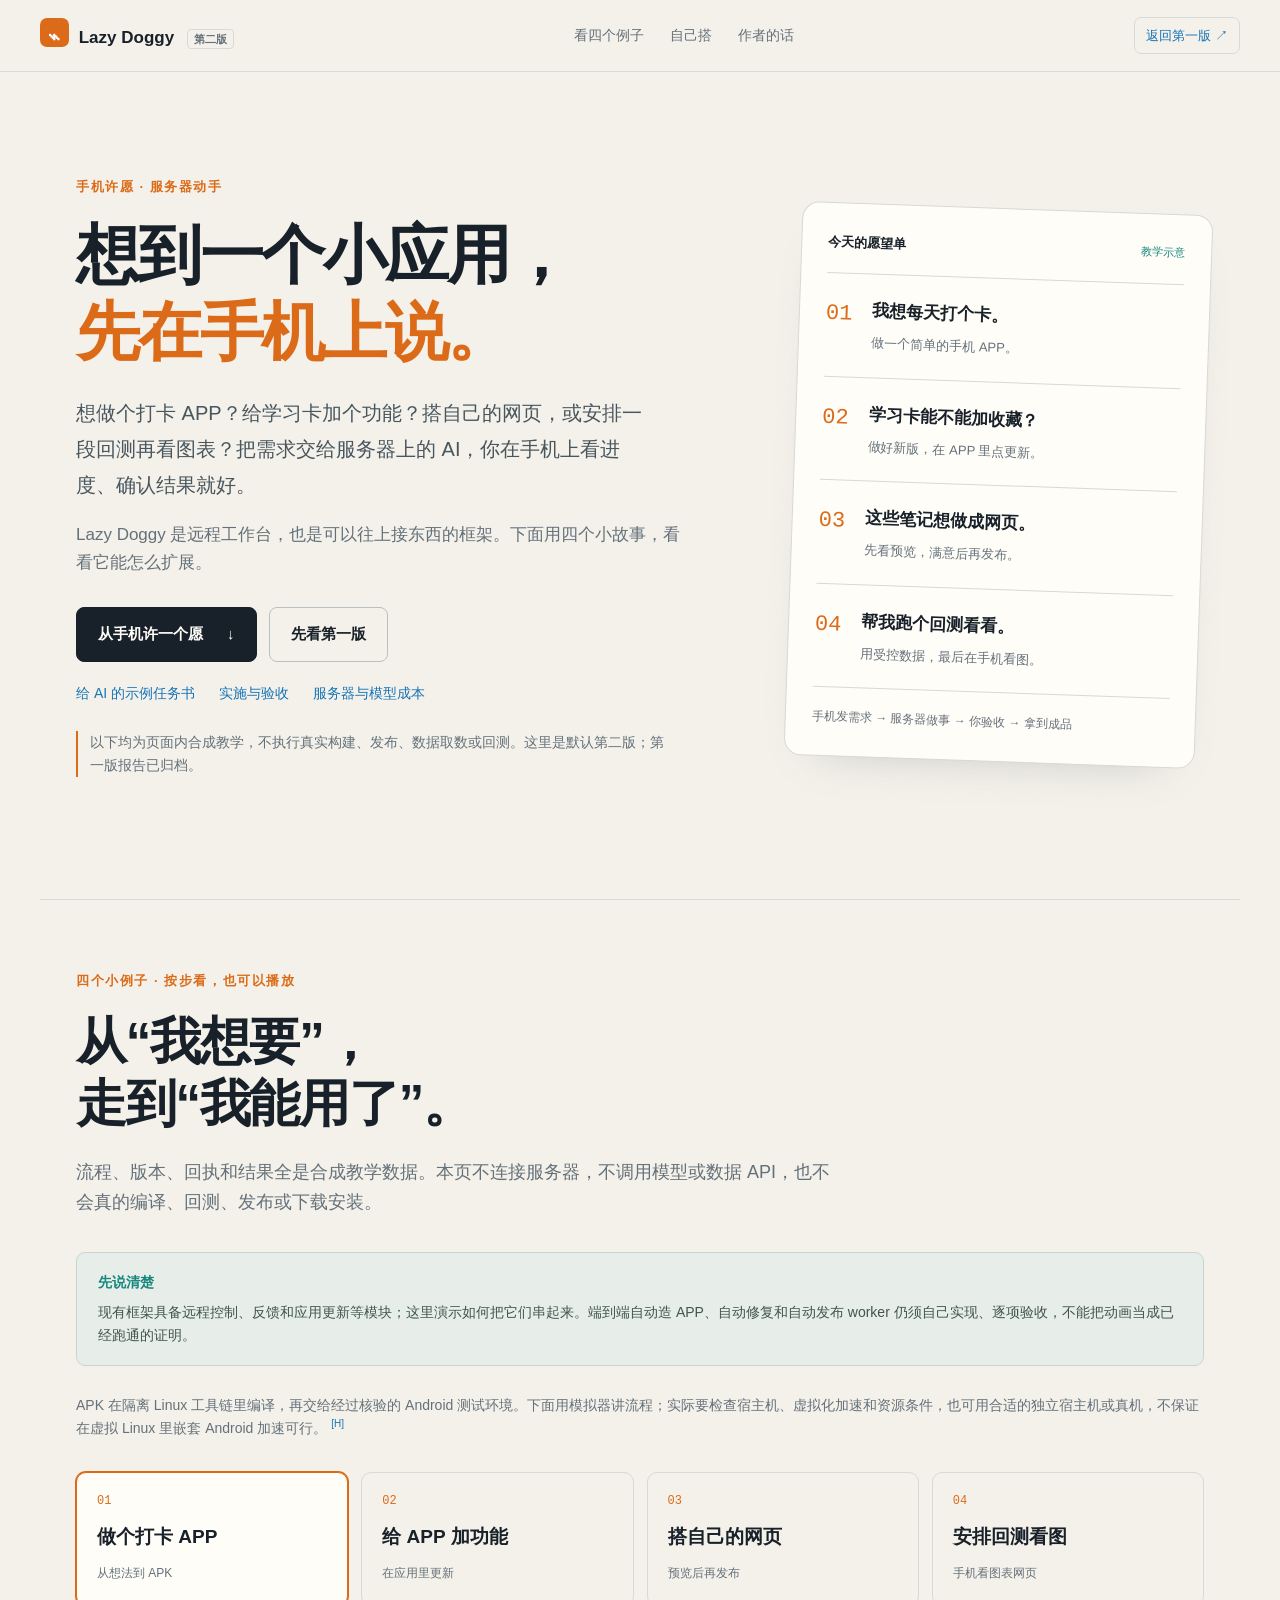
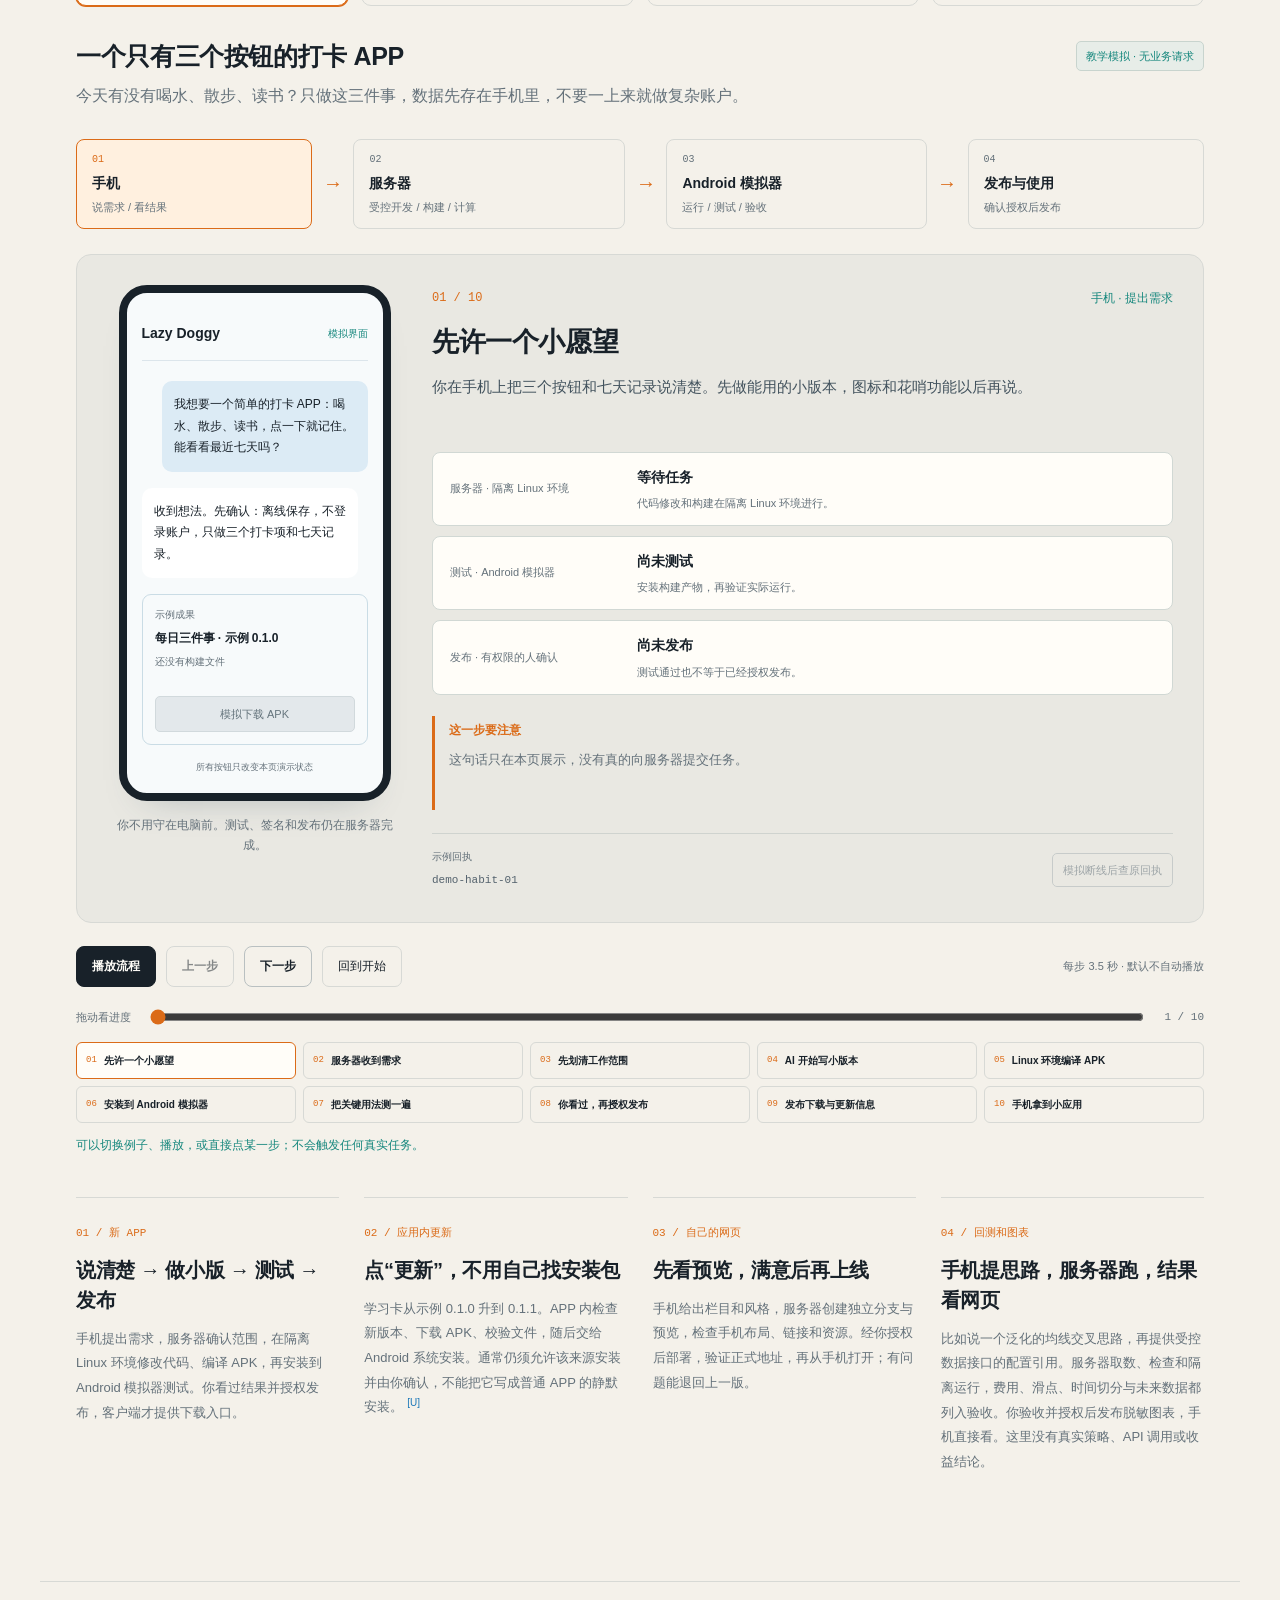
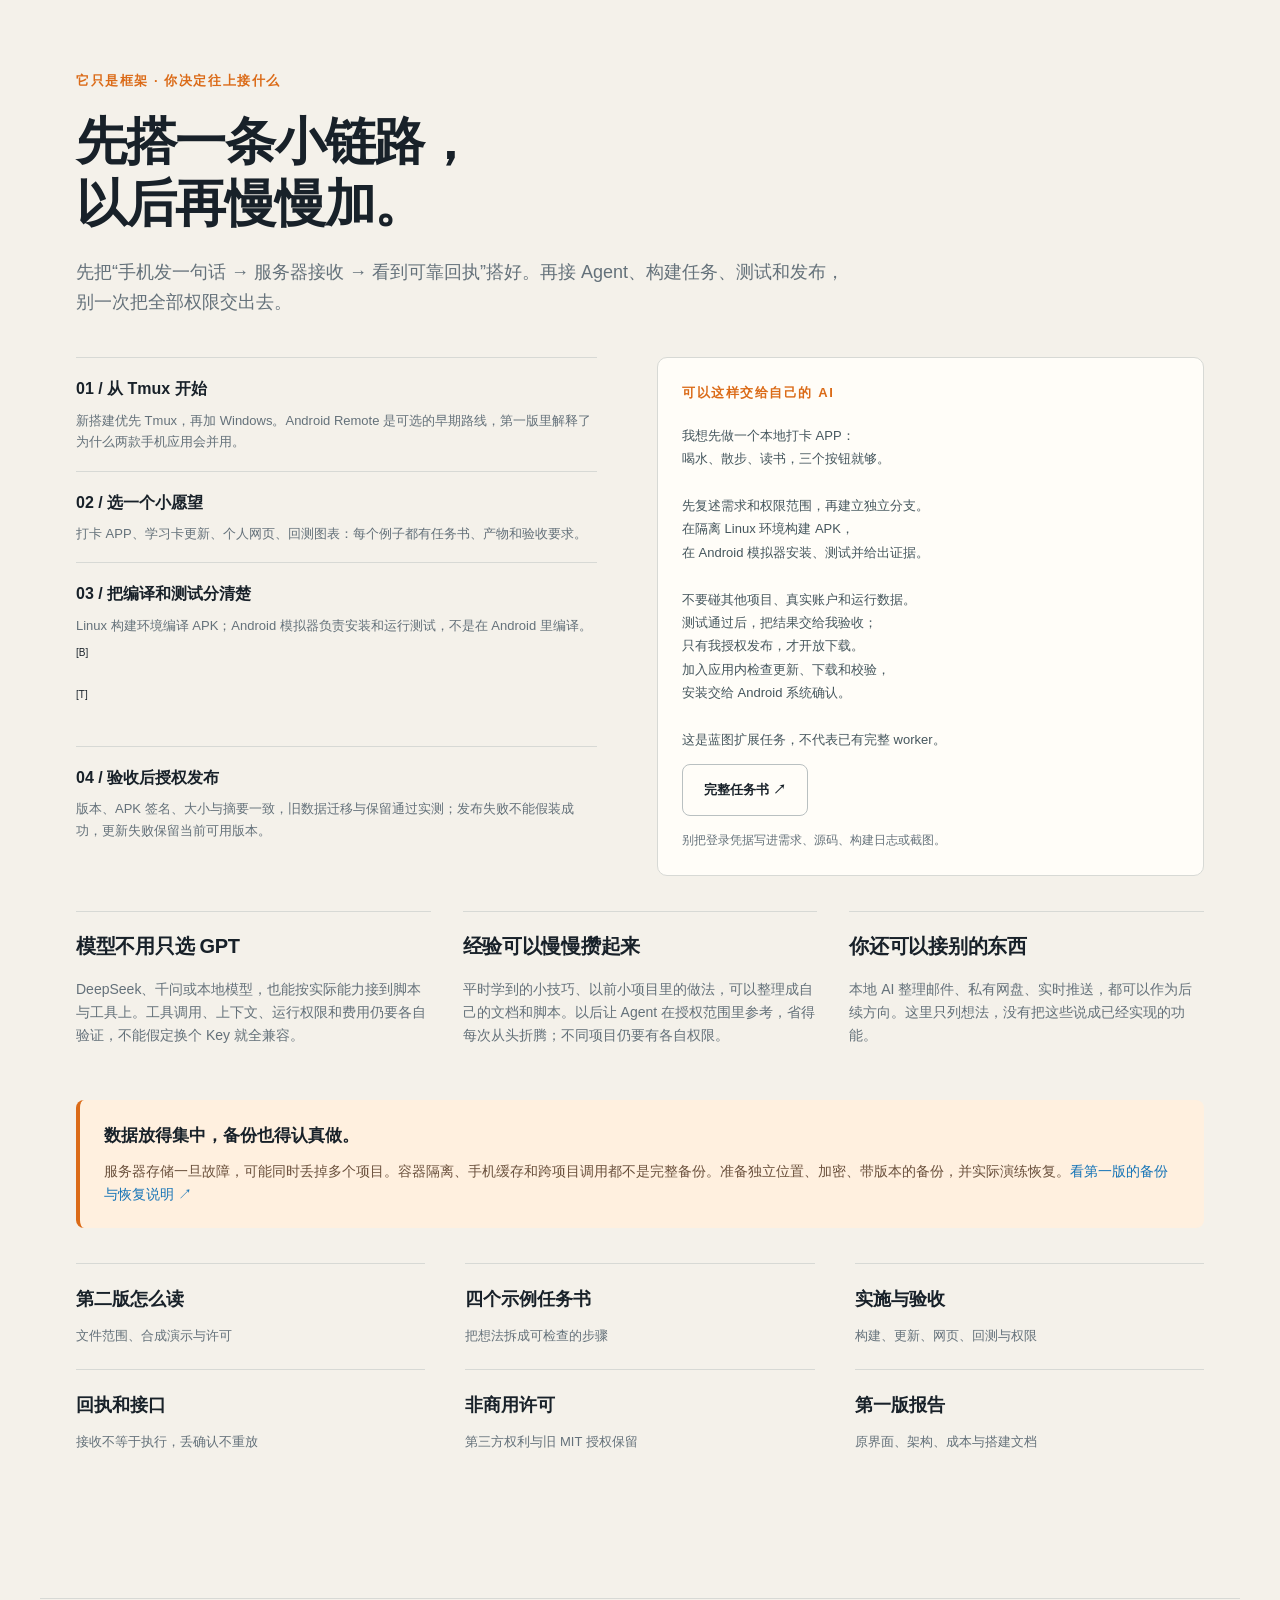
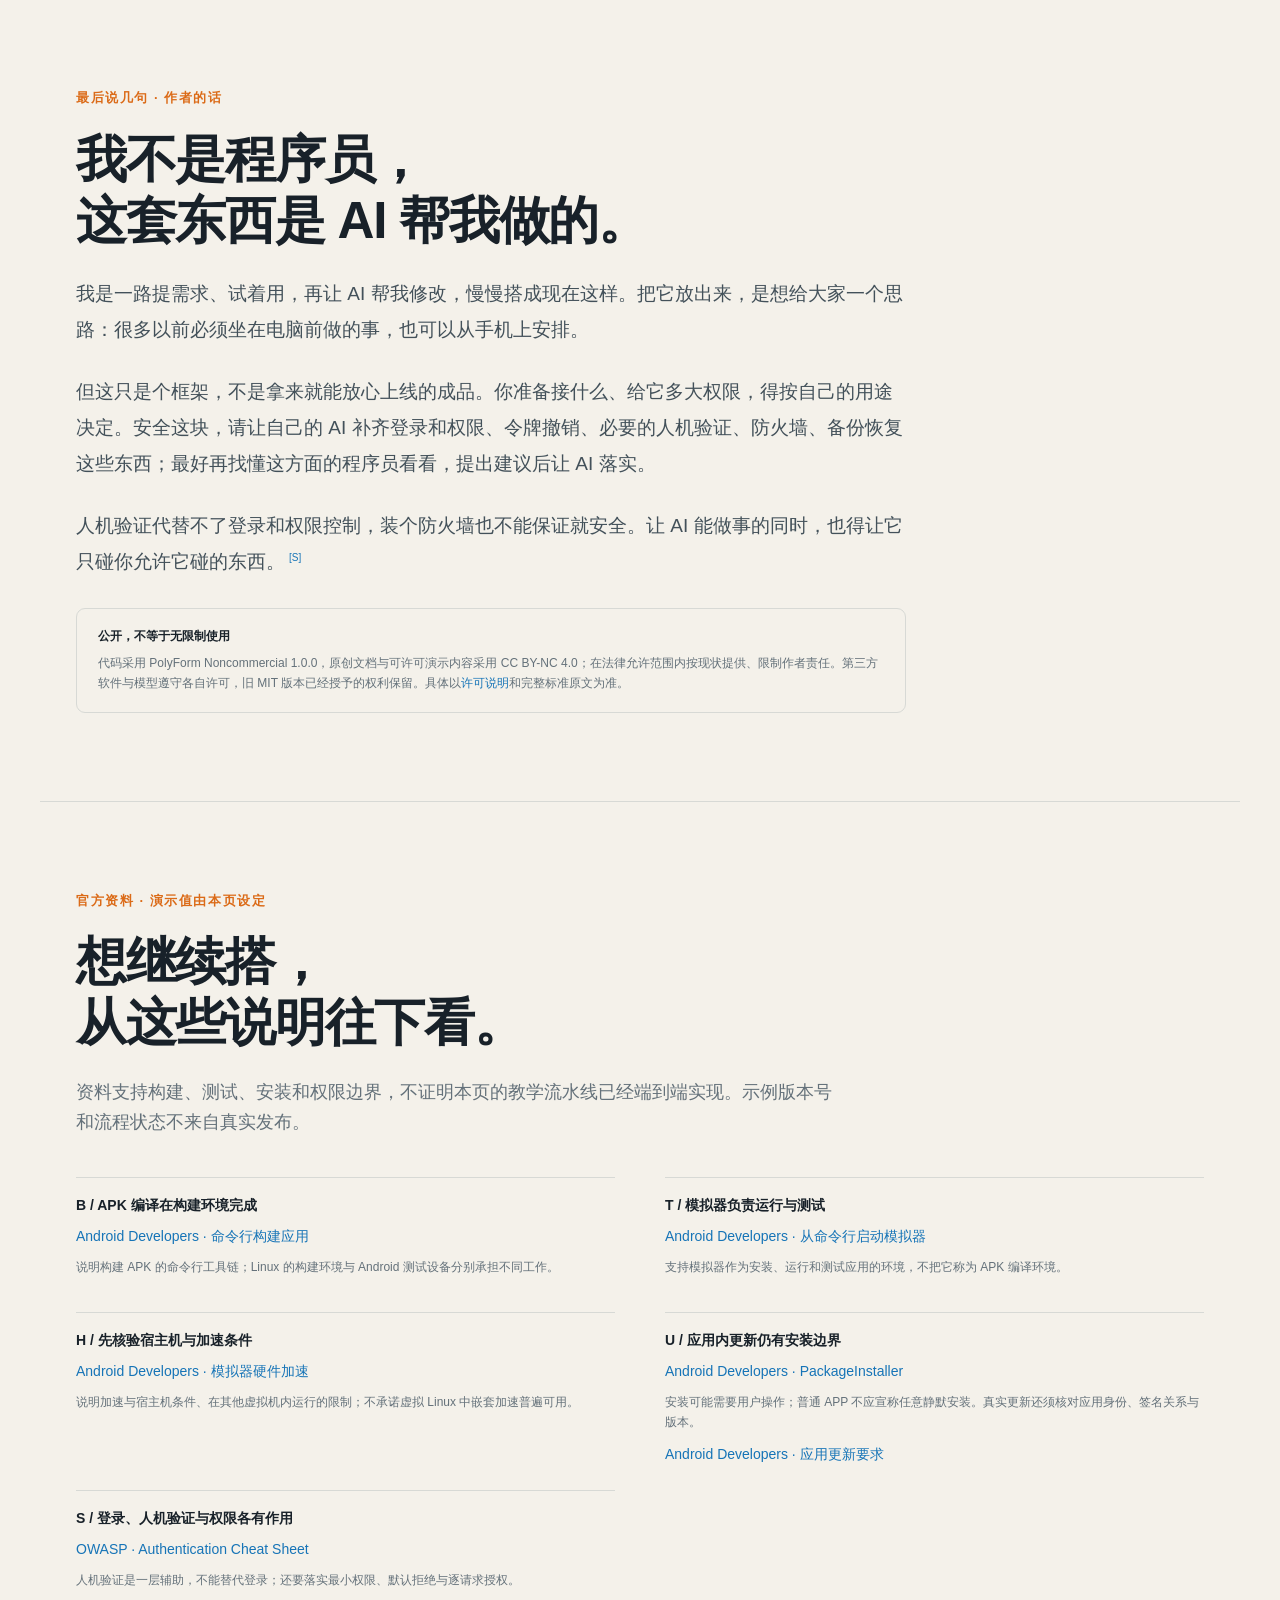
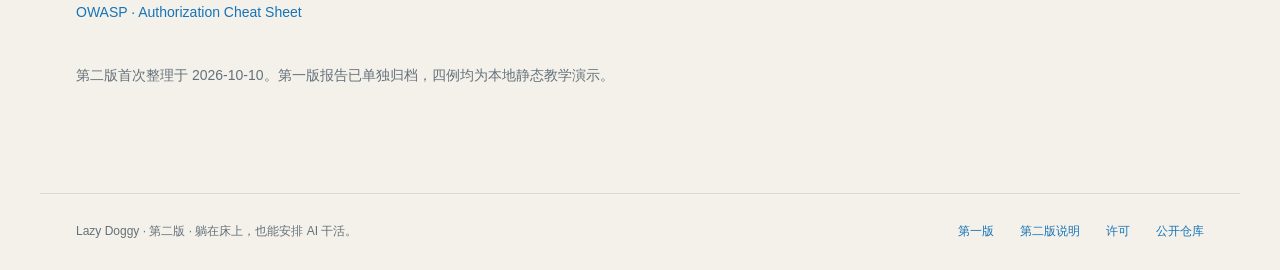
==== commit 3354d37c: "Make second edition the default at existing report and repository entries" ====
--- a/index.html
+++ b/index.html
@@ -3,132 +3,17 @@
 <head>
   <meta charset="utf-8">
   <meta name="viewport" content="width=device-width,initial-scale=1">
-  <meta name="description" content="把服务器上的 AI Agent 带到手机与 Windows：真实界面、使用场景、拓扑、成本与公开复建文档。">
   <meta name="referrer" content="no-referrer">
-  <meta http-equiv="Content-Security-Policy" content="default-src 'none'; script-src 'self'; style-src 'self'; img-src 'self' data:; media-src 'self'; connect-src 'none'; object-src 'none'; base-uri 'none'; form-action 'none'">
-  <title>Lazy Doggy · 躺在床上，也能安排 AI 干活</title>
-  <link rel="stylesheet" href="assets/showcase.css">
+  <meta http-equiv="Content-Security-Policy" content="default-src 'none'; base-uri 'none'; form-action 'none'">
+  <meta http-equiv="refresh" content="0;url=v2/index.html">
+  <link rel="canonical" href="https://hoary-stock.github.io/lazy-doggy/v2/">
+  <title>Lazy Doggy · 第二版</title>
 </head>
 <body>
-<a class="skip" href="#overview">跳到正文</a>
-<header class="topbar">
-  <a class="brand" href="#overview"><span class="brand-mark" aria-hidden="true">⌁</span> Lazy Doggy <small>公开蓝图</small></a>
-  <nav aria-label="主要章节"><a href="#scenes">能做什么</a><a href="#demos">看流程</a><a href="#tour">看界面</a><a href="#build">如何搭建</a><a href="#cost">成本</a></nav>
-  <button id="mode-button" class="quiet" aria-pressed="false">演示模式</button>
-</header>
-<main>
-<section id="overview" class="page hero" data-label="从床边开始">
-  <div class="hero-copy">
-    <p class="eyebrow">LAZY DOGGY / 手机 × WINDOWS × 你的服务器</p>
-    <h1>躺在床上，<br>也能把工作<br><em>继续下去。</em></h1>
-    <p class="lead">Agent 留在服务器上运行。你从手机看进度、补充要求、传文件；回到电脑，继续使用同一套服务。</p>
-    <div class="hero-actions"><a class="primary" href="#build">我也想搭一个 <span>↗</span></a><a class="secondary" href="#tour">先看成品界面</a></div>
-    <div class="hero-shortcuts"><a href="#demos">先看动态演示 →</a><a href="#cost">要花多少钱？</a><a href="AI_BUILD_PROMPT.md">把任务书交给我的 AI →</a></div>
-    <p class="fine">一台 Linux 服务器＋一个域名＋你有权使用的模型服务。<br>这里公开复建文档和演示材料，使用你自己的账号搭建。</p>
-  </div>
-  <div class="hero-visual">
-    <div class="visual-kicker"><span class="live-dot"></span>离开电脑，保留会话</div>
-    <div class="phone hero-phone"><img id="hero-shot" alt="Android Tmux 客户端的真实演示界面" hidden><div id="hero-demo" class="phone-demo"><div class="demo-top">示例项目 <span>运行中</span></div><div class="demo-tabs">All · Claude · Codex · DeepSeek · Qwen</div><p class="bubble user">先检查报错，再给我修复方案。</p><p class="bubble">已找到异常路径。保留原文件，先在测试目录验证。</p><div class="demo-file">▤ example.txt <small>待发送附件</small></div><div class="demo-compose">补充要求… <b>↑</b></div><small class="demo-label">流程示意 · 非真实对话</small></div></div>
-    <div class="server-note"><span>▦</span><div><b>工作在服务器上继续</b><small>手机负责输入和查看</small></div></div>
-  </div>
-</section>
-
-<section id="scenes" class="page" data-label="能做什么">
-  <p class="eyebrow">01 / 使用场景</p><h2>不用一直守着电脑。</h2>
-  <p class="intro">选择一个日常场景，看手机与服务器怎样配合。下面是操作流程示意，不会调用真实模型。</p>
-  <div class="segmented" role="group" aria-label="选择使用场景"><button data-scene="bed" aria-pressed="true">床边继续工作</button><button data-scene="bug" aria-pressed="false">客户端修复与升级</button><button data-scene="file" aria-pressed="false">传文件再接着聊</button></div>
-  <div class="scene-layout"><div class="scene-story"><span class="number" id="scene-number">01</span><h3 id="scene-title">电脑离手，任务不用重新开。</h3><p id="scene-text">打开已有窗口，看看结果；把遗漏的要求补上，或者让 Agent 先停在检查阶段。长任务仍在服务器端，网络恢复后按原会话继续读取。</p><a id="scene-doc" class="text-link" href="docs/clients-build.md">查看客户端搭建说明 ↗</a></div><ol class="scene-steps" id="scene-steps"><li><span>手机</span><b>打开已有窗口</b><small>筛选 Agent，读取状态</small></li><li><span>服务器</span><b>继续原任务</b><small>保留会话与请求编号</small></li><li><span>手机</span><b>看结果、补要求</b><small>确认下一步再执行</small></li></ol></div>
-  <div class="note"><b>修的是客户端自身</b><span>Remote/Tmux 自己出现 Bug 或想加功能：手机提要求 → 授权 Agent 改客户端 → 服务器测试、构建和发布 → 应用内升级。反馈保存与更新入口已验收；一键全自动修复 worker 尚未验收。</span></div>
-</section>
-
-<section id="demos" class="page" data-label="手机到服务器的动态示例">
-  <p class="eyebrow">01B / 把中间过程展开</p><h2>手机点一下，<br>服务器接着做什么？</h2>
-  <p class="intro">看三段合成流程演示：一条消息的去向、并行 Agent 的修改与合并，以及客户端自身的修复和升级。画面不是生产录像，不连接真实模型。</p>
-  <video id="flow-video" class="flow-video" controls preload="metadata" playsinline width="1280" height="720" aria-label="Lazy Doggy 三段中文教学演示"><source src="assets/demo/lazy-doggy-demo.mp4" type="video/mp4"><track kind="captions" src="assets/demo/lazy-doggy-demo.zh.vtt" srclang="zh" label="中文字幕" default>浏览器不支持视频，请使用下面的下载链接。</video>
-  <div class="demo-chapters"><article><span>01 / 消息链路</span><h3>请求从服务器发出</h3><p>手机输入、服务端回执、Agent 执行、模型请求与事件返回；服务器已接收且正常运行的任务可在手机断线后继续，Windows 按原会话接回。</p></article><article><span>02 / 并行修改</span><h3>分工、合并，再测试</h3><p>三个 subagent 各用独立工作目录修改不同模块。主 Agent 核对补丁、处理冲突、合并与验收，分支隔离仍须配合容器权限。</p></article><article><span>03 / 客户端自己的 Bug</span><h3>人在手机上完成闭环</h3><p>报告客户端 Bug 或新功能，授权修复，服务器构建并确认发布，手机检查安装更新。编译和发布不在手机本地执行。</p></article></div>
-  <div class="download-row"><a class="primary" href="demos/index.html">打开可暂停、拖动的流程演示 ↗</a><a class="secondary" href="assets/demo/lazy-doggy-demo.mp4" download>下载教学视频</a><a class="text-link" href="docs/demo-scenarios.md">逐步场景与文件变化 →</a></div>
-</section>
-
-<section id="tour" class="page" data-label="看成品界面">
-  <p class="eyebrow">02 / 成品导览</p><h2>先搭 Tmux，<br>Remote 可以跳过。</h2>
-  <p class="intro">Android Remote 是作者最初的探索路线：起初没有程序开发背景，设计上绕过一些弯路。按作者目前的体验，Tmux 更适合作为日常第一入口。Remote 已积累较多功能，而 Tmux 希望保持精简，所以作者仍将两者并用；这不是性能基准结论。</p>
-  <div class="segmented" role="group" aria-label="选择客户端"><button data-client="tmux" aria-pressed="true">Tmux · 推荐</button><button data-client="remote" aria-pressed="false">Remote · 可选</button><button data-client="windows" aria-pressed="false">Windows</button></div>
-  <div class="tour-layout"><div class="tour-copy"><p class="status-pill" id="tour-version">原生界面 · 合成演示数据</p><h3 id="tour-title">窗口留在服务器，手机随时接回来。</h3><p id="tour-desc">用一行可横向拖动的标签切换 Agent。图片和普通文件都放入附件栏，发送前可以移除。</p><div id="tour-controls" class="tour-controls"></div><div class="tour-links"><a href="docs/screenshots.md">截图来源与覆盖</a><a href="docs/clients-build.md">客户端文档 →</a></div><p class="fine" id="tour-caption">原实例界面截图使用测试数据，不展示真实账号、项目或对话。</p></div><figure class="tour-figure"><button id="image-open" class="image-button" aria-label="放大当前截图"><img id="tour-image" alt="客户端演示界面" hidden><span id="tour-loading">正在准备真实界面导览</span></button><figcaption id="tour-image-caption">点击图片可放大；截图与交互示意分别标注。</figcaption></figure></div>
-</section>
-
-<section id="features" class="page" data-label="方便的小功能">
-  <p class="eyebrow">03 / 细节决定好不好用</p><h2>把常用的动作，<br>放在顺手的位置。</h2>
-  <div class="feature-list"><article><span>01</span><div><h3>Bug 当场记下来</h3><p>手机上填复现步骤和期望结果，按需提供经过检查的诊断信息；不必回到电脑再努力回忆。</p><a href="docs/updates-feedback.md">反馈链路 →</a></div></article><article><span>02</span><div><h3>在应用里检查更新</h3><p>应用版本与 Agent 版本分别检查。安装包先核对摘要；Agent 忙碌时保留已有会话，更新范围明确。</p><a href="docs/updates-feedback.md">更新约定 →</a></div></article><article><span>03</span><div><h3>看用量，也看当前窗口</h3><p>Token 累计、上下文占用和窗口状态分别显示。缺失数据标成未知；模型没支持的能力明确禁用。</p><a href="docs/agent-adapters.md">能力与统计 →</a></div></article><article><span>04</span><div><h3>附件用完，清理有依据</h3><p>可释放的私有临时文件有界保存；待发送、使用中、身份不明及共享项目文件保留。</p><a href="docs/attachments-cache.md">缓存生命周期 →</a></div></article></div>
-</section>
-
-<section id="topology" class="page" data-label="结构与拓扑">
-  <p class="eyebrow">04 / 一条请求走到哪里</p><h2>客户端在手里，<br>Agent 在服务器上。</h2>
-  <p class="intro">点击模块查看它负责的事情。基础路线连接外部模型，控制服务和 Agent 可以放在同一台 Linux 服务器。</p>
-  <div class="topology"><div class="topo-clients"><button data-node="clients" class="node selected" aria-pressed="true"><b>Android / Windows</b><small>输入 · 显示 · 附件 · 控制</small></button><span class="connector">HTTPS / 可恢复事件 ↓</span></div><div class="server-boundary"><span class="boundary-label">你的一台 LINUX 服务器</span><div class="topo-row"><button data-node="gateway" class="node" aria-pressed="false"><b>域名与鉴权网关</b><small>反向代理 · 身份 · 请求边界</small></button><span class="arrow">→</span><button data-node="sessions" class="node" aria-pressed="false"><b>会话与窗口服务</b><small>请求编号 · 回执 · 事件序号</small></button><span class="arrow">→</span><button data-node="adapters" class="node" aria-pressed="false"><b>Agent 适配层</b><small>CLI / API · 能力映射</small></button></div><div class="topo-bottom"><button data-node="storage" class="node" aria-pressed="false"><b>持久状态 / 临时附件</b><small>引用保护 · 有界私有缓存</small></button><button data-node="isolation" class="node" aria-pressed="false"><b>隔离环境 / 共享项目区</b><small>容器或 VM · 最小权限</small></button></div></div><div class="topo-external"><span class="connector">自己的账号 / API ↓</span><button data-node="models" class="node" aria-pressed="false"><b>你选择的模型服务</b><small>GPT · Claude · DeepSeek · Qwen · 其他</small></button></div></div>
-  <div class="topo-detail" aria-live="polite"><h3 id="node-title">客户端：把操作带到手机与电脑。</h3><p id="node-text">客户端不是模型运行位置。它显示服务端能力和状态，保留本地草稿，断网恢复时读取原会话，不把未知写入直接重发。</p><a id="node-doc" href="docs/clients-build.md">对应模块文档 →</a></div>
-  <p class="fine">“共享区”只授权项目文件协作，不授予读取其他 Agent 私有目录、凭据或任意提权的权限。tmux 的 server、window 和 pane 是不同层级。<sup class="citation"><a href="#ref-T1" aria-label="参考 T1">[T1]</a></sup></p>
-</section>
-
-<section id="providers" class="page" data-label="接入自己的 Agent">
-  <p class="eyebrow">05 / 你的 Agent，也可以接入</p><h2>统一入口，按能力适配。</h2>
-  <div class="provider-chips"><span>Codex / GPT</span><span>Claude Code</span><span>DeepSeek</span><span>Qwen</span><span class="planned">Kimi · 扩展示例</span></div>
-  <div class="two"><div><h3>接入流程</h3><p>提供会话、发送、取消、事件、用量和能力表。CLI 与 API 两条路线分别实现，不能把“能对话”当成“完整 Agent”。</p><p>原实例已验证四种 Agent 的相关接入；Kimi 需要自己的适配器和验收。不同提供方的登录、思考参数和上下文能力并不相同。</p><a href="docs/agent-adapters.md" class="text-link">读适配器约定 ↗</a></div><div class="control-lab"><span class="status-pill">参数交互示意 · 不调用模型</span><label for="effort">思考强度</label><select id="effort"><option value="none">none · 不额外思考</option><option value="low">low · 较浅</option><option value="medium" selected>medium · 中等</option><option value="xhigh">xhigh · 更深</option></select><label for="context">上下文上限</label><select id="context"><option value="32768">32K</option><option value="65536">64K</option><option value="131072">128K</option><option value="262144" selected>256K</option></select><output id="parameter-preview">effort = medium · context_limit = 262144</output><small>这里展示原实例 Qwen 控制方式。新适配器须核查上游支持；缩短配置上限不表示会自动裁掉已有内容，也不能扩展模型真实上限。累计 Token 与当前上下文占用分开。</small></div></div>
-  <div class="note"><b>图片能力单独声明</b><span>原实例的 Qwen 服务没有视觉能力，图片入口禁用，普通文件仍可用；接入其他服务时根据真实能力改变。</span></div>
-</section>
-
-<section id="requirements" class="page" data-label="需要准备什么">
-  <p class="eyebrow">06 / 基础设施</p><h2>先准备服务器和域名，<br>用你已有的 AI。</h2>
-  <div class="requirement-row"><article><span class="big-symbol">▦</span><h3>一台 Linux 服务器</h3><p>常开，运行控制服务与 Agent。外部模型路线先不配 GPU；配置按实际 CLI 和窗口数扩容。</p></article><article><span class="big-symbol">↗</span><h3>一个自己的域名</h3><p>DNS 指向服务器，HTTPS 自动续期；模型密钥保留在服务端，不下发到客户端。</p></article><article><span class="big-symbol">◎</span><h3>自己的模型服务</h3><p>合法使用的 CLI、订阅或 API，逐种核对登录和能力。模型费用与租服务器分开。</p></article></div>
-  <div class="note"><b>轻量起点，不是容量保证</b><span>4 GB 可作为单用户、外部模型路线的规划起点；多个重型 CLI 和较多窗口可能需要 8 GB 以上。自托管大模型还要另算 GPU、显存和电力。</span></div>
-  <div class="note"><b>两段独立的网络</b><span>手机只连接自己的服务器，模型请求由服务器上的 Agent 发出；已接受任务可在手机断线时继续。手机仍需能连到服务器，服务器出口与上游服务资格也须可用。参考链路使用 Nginx 和可选 Tailscale，详见<a href="docs/network-path.md">网络说明</a>。</span></div>
-  <aside class="note risk-note"><b>存储坏了，可能丢多个项目</b><span>文件与必要会话集中在服务器。硬盘/存储故障、误删或过大的写权限，可能造成大量数据丢失；手机不是完整备份。准备独立、加密、带版本的副本，并定期恢复验证。<sup class="citation"><a href="#ref-S1" aria-label="参考 S1">[S1]</a></sup> <a href="docs/backup-recovery.md">备份与恢复 →</a></span></aside>
-  <p class="fine">Android 客户端可参考 Flutter；Windows 客户端可参考 Electron。构建和原生验收需要对应平台的测试环境。<sup class="citation"><a href="#ref-T2" aria-label="参考 T2">[T2]</a></sup><sup class="citation"><a href="#ref-T3" aria-label="参考 T3">[T3]</a></sup></p>
-</section>
-
-<section id="cost" class="page" data-label="成本算清楚">
-  <p class="eyebrow">07 / 把钱分开算</p><h2>服务器是基础费，<br>模型是另一笔。</h2>
-  <p class="intro">使用官网套餐作为可复算示例，核查日期 2026-10-10。不是原作者账单，不是最低价或性能保证。</p>
-  <div class="cost-layout"><form id="cost-form" class="cost-inputs"><label for="server-cost">Linux 服务器 / 月 <sup class="citation"><a href="#ref-C1" aria-label="参考 C1">[C1]</a></sup></label><select id="server-cost"><option value="12">$12 · 2 GB，轻量网关</option><option value="24" selected>$24 · 4 GB，起步示例</option><option value="44">$44 · 8 GB，扩容示例</option><option value="0">已有服务器 · 增量租金 $0</option></select><label for="domain-cost">域名 / 年（美元） <sup class="citation"><a href="#ref-C2" aria-label="参考 C2">[C2]</a></sup></label><input id="domain-cost" type="number" min="0" max="10000" step="0.01" value="11.08"><label for="backup-cost">备份 / 月（自填教学预算，美元）</label><input id="backup-cost" type="number" min="0" max="10000" step="0.01" value="3"><label for="ai-cost">AI 月费或 API 预算（自己填写，美元）</label><input id="ai-cost" type="number" min="0" max="100000" step="0.01" value="0"><label for="exchange">人民币换算假设（可修改，非实时汇率）</label><input id="exchange" type="number" min="0.01" max="100" step="0.01" value="7.2"></form><div class="cost-result" aria-live="polite"><span class="cost-label">基础设施＋你填写的模型预算</span><div class="cost-total"><output id="monthly-usd">$27.92</output><span>/ 月</span></div><output class="converted" id="monthly-cny">约 ¥201.05 / 月</output><dl><div><dt>服务器</dt><dd id="cost-server-line">$24.00 / 月</dd></div><div><dt>域名摊销</dt><dd id="cost-domain-line">$0.92 / 月</dd></div><div><dt>备份预算</dt><dd id="cost-backup-line">$3.00 / 月</dd></div><div><dt>模型预算</dt><dd id="cost-ai-line">未计入</dd></div><div class="annual"><dt>全年预算</dt><dd id="annual-usd">$335.08</dd></div></dl><p>未含税、超额流量、代码签名或设备。<br>模型填 0 表示未计入，不能解读为免费。</p><p>HTTPS 证书可使用免费路线。<sup class="citation"><a href="#ref-C3" aria-label="参考 C3">[C3]</a></sup></p></div></div>
-  <details class="cost-extra"><summary>API Token 怎么算？自托管模型还要算什么？</summary><p>API 教学估算：输入 Token ÷ 1,000,000 × 输入单价 ＋ 输出 Token ÷ 1,000,000 × 输出单价。实际费用按上游当前规则核对；缓存和其他优惠另算。</p><p>自托管模型没有逐 Token 账单，也仍有 GPU、机器和电力成本。已有服务器的增量租金可以是 0，但总成本不会因此消失。</p><a href="docs/costs.md">完整预算假设和价格来源 →</a></details>
-</section>
-
-<section id="bugs" class="page" data-label="踩过的明显问题">
-  <p class="eyebrow">08 / 真实问题，留下可复用的做法</p><h2>最容易踩的坑，<br>不在聊天框里。</h2>
-  <div class="bug-grid"><details open><summary><span>01</span>超时后再次发送，可能执行两遍</summary><p><b>原因：</b>界面没收到回执，不代表服务器没收到。</p><p><b>做法：</b>保留请求编号，先查询原回执；未知结果不自动重放写入。</p></details><details><summary><span>02</span>服务重启把 Agent 窗口一起停了</summary><p><b>原因：</b>服务进程、tmux server 和业务窗口的生命周期混在一起。</p><p><b>做法：</b>先隔离进程归属、围栏和排空，再重启控制服务；核对 PID 与代际。只改 KillMode 不等于已经安全。<sup class="citation"><a href="#ref-T4" aria-label="参考 T4">[T4]</a></sup></p></details><details><summary><span>03</span>单元测试通过，手机原生选文件仍失败</summary><p><b>原因：</b>Android 同一包缓存路径存在平台别名；原生选择器行为不等于测试替身。</p><p><b>做法：</b>只允许可信的同包缓存映射，检查真实文件身份；在原生设备验收图片、文件、取消和恢复。</p></details><details><summary><span>04</span>缓存清理把待发送附件当作垃圾</summary><p><b>原因：</b>只按文件年龄、终端结束或无当前页面引用判断。</p><p><b>做法：</b>跟踪草稿、复用和活动租约，删除前重核身份；盘点不完整、内容变化、归属不明就保留。</p></details><details><summary><span>05</span>筛选标签铺了好几行，遮住主要内容</summary><p><b>原因：</b>多个提供方和计数使手机标签区不断换行。</p><p><b>做法：</b>改成一行横向滚动；选中状态和计数保留，主要空间交给任务列表。</p></details><details><summary><span>06</span>上下文和累计 Token 被当作同一件事</summary><p><b>原因：</b>不同来源的统计被拼成一个看似精确的数。</p><p><b>做法：</b>上下文占用、累计输入/输出、估算和账单分开；没有数据就标未知。</p></details></div><a class="text-link" href="docs/known-bugs.md">全部案例与回归验收 →</a>
-</section>
-
-<section id="build" class="page" data-label="开始自己搭建">
-  <p class="eyebrow">09 / 现在可以交给你的 AI</p><h2>先做 Tmux 的完整链路，<br>再按需要加 Windows。</h2>
-  <div class="build-layout"><ol class="build-steps"><li><a href="docs/quickstart.md"><b>01 准备服务器、域名和 HTTPS</b><span>服务端保存秘密，先建立模拟 Agent</span></a></li><li><a href="docs/contracts.md"><b>02 实现会话和可恢复回执</b><span>断网恢复、事件序号、写入幂等</span></a></li><li><a href="docs/clients-build.md"><b>03 完成 Tmux 客户端与附件</b><span>用真实设备验证，保护原文件和草稿</span></a></li><li><a href="docs/agent-adapters.md"><b>04 接入自己的 CLI 或 API</b><span>逐项声明能力；新增提供方单独验收</span></a></li><li><a href="docs/acceptance.md"><b>05 加控制、统计、反馈与更新</b><span>验收正式包，再开放正常使用</span></a></li></ol><div class="prompt-panel"><span class="status-pill">可复制的搭建任务书</span><pre id="build-prompt">请根据《Lazy Doggy》公开蓝图，先实现 Linux 服务端与 Android Tmux，再扩展 Windows；Android Remote 可跳过。
-
-先阅读 licensing、quickstart、architecture、contracts、privacy、backup-recovery 和 acceptance，再按 ai-build-playbook 逐步交付。白板示例须先检查修理，不能直接部署。
-
-先用模拟 Agent 验证会话、事件、附件与回执；然后接入我自己的合法账号或 API。未知写入结果不要重发，缓存保护待发送和正在使用的文件。
-
-每一步给出代码、必要测试、原生操作证据和未完成项，验收后再扩展。</pre><div class="prompt-actions"><button id="copy-prompt" class="primary">复制任务书</button><a href="AI_BUILD_PROMPT.md">下载完整 MD ↗</a></div><p id="copy-status" class="fine" aria-live="polite">不需要输入任何密码或密钥。</p></div></div>
-</section>
-
-<section id="documents" class="page" data-label="模块文档与附录">
-  <p class="eyebrow">10 / 把细节留在文档里</p><h2>读者看场景，<br>搭建者读约定。</h2>
-  <div class="document-grid"><a href="docs/architecture.md"><b>结构与拓扑</b><span>模块边界与调用关系 →</span></a><a href="docs/contracts.md"><b>接口与状态</b><span>请求、事件、回执 →</span></a><a href="docs/backend-build.md"><b>Linux 服务端</b><span>鉴权、隔离、部署 →</span></a><a href="docs/agent-adapters.md"><b>自己的 Agent</b><span>CLI/API 与能力映射 →</span></a><a href="docs/clients-build.md"><b>三个客户端</b><span>Android 与 Windows →</span></a><a href="docs/attachments-cache.md"><b>附件与缓存</b><span>引用、租约与清理 →</span></a><a href="docs/updates-feedback.md"><b>更新与反馈</b><span>版本分发与 Bug 入口 →</span></a><a href="docs/known-bugs.md"><b>典型问题</b><span>原因、做法和回归 →</span></a><a href="docs/ai-build-playbook.md"><b>AI 实施顺序</b><span>按阶段完成与验收 →</span></a><a href="docs/acceptance.md"><b>验收清单</b><span>从替身到原生设备 →</span></a><a href="docs/privacy.md"><b>公开材料边界</b><span>自己的账号与数据 →</span></a><a href="docs/screenshots.md"><b>成品截图</b><span>真实界面与演示数据 →</span></a><a href="docs/demo-scenarios.md"><b>动态场景</b><span>消息、并行与自修复 →</span></a><a href="docs/network-path.md"><b>网络链路</b><span>服务器出口与可达性 →</span></a><a href="docs/repository-map.md"><b>仓库地图</b><span>模块与 MD 阅读顺序 →</span></a><a href="docs/backup-recovery.md"><b>备份与恢复</b><span>集中存储的故障边界 →</span></a><a href="docs/whiteboard-example.md"><b>简化白板</b><span>本地 mock，先检查修理 →</span></a><a href="docs/licensing.md"><b>非商用许可</b><span>署名、责任与历史版本 →</span></a></div>
-  <div class="download-row"><a class="primary" href="https://github.com/Hoary-Stock/lazy-doggy">公开 GitHub 仓库 ↗</a><a class="secondary" href="lazy-doggy-offline.html" download>下载单文件 HTML</a><a class="secondary" href="lazy-doggy-blueprint.zip" download>下载全部复建文档</a><button id="print-button" class="quiet">打印 / 保存 PDF</button></div>
-  <div class="note license-note"><b>非商用分享，保留署名</b><span>代码采用 PolyForm Noncommercial 1.0.0，原创文档与可许可演示采用 CC BY-NC 4.0；未经额外授权不得超出许可范围商用。<sup class="citation"><a href="#ref-L1" aria-label="参考 L1">[L1]</a></sup><sup class="citation"><a href="#ref-L2" aria-label="参考 L2">[L2]</a></sup>在法律允许范围内按现状提供、限制作者责任；使用不代表作者参与或背书。旧 MIT 版本的既有授权保留。<a href="docs/licensing.md">完整范围、免责与历史说明 →</a></span></div>
-  <p class="fine">公开仓库包含报告、复建文档、合成演示、教学视频与独立重写的白板 mock 示例。原客户端源码、APK、安装器和个人账号未收录。白板仅供学习：简化省略了真实系统能力，也可能仍有缺陷，先让自己的 AI 检查、修理并补全，再考虑部署。</p>
-  <p><a class="text-link" href="examples/whiteboard/index.html">打开白板外观示例 →</a> <span class="fine">在线仅静态预览；模拟交互须按说明在本机启动，不能部署。</span></p>
-</section>
-
-<section id="references" class="page references-page" data-label="来源与边界">
-  <p class="eyebrow">附录 / 来源与展示边界</p><h2>每种材料，说明它证明什么。</h2>
-  <p class="intro">原生截图证明界面和操作路径；流程交互是教学示意；价格是当日官网快照；Kimi 是待接入的扩展示例。没有发布个人原始日志或实际账单。</p>
-  <div class="references"><article id="ref-C1" class="reference-entry"><b>C1 · 服务器价格</b><a href="https://aws.amazon.com/lightsail/pricing/" target="_blank" rel="noopener noreferrer">AWS Lightsail 官方价格 ↗</a><p>2026-10-10：含公有 IPv4 的 Linux 2/4/8 GB 示例月费 $12/$24/$44。配置容量仍须按实际负载验收。</p></article><article id="ref-C2" class="reference-entry"><b>C2 · 域名价格</b><a href="https://porkbun.com/products/domains" target="_blank" rel="noopener noreferrer">Porkbun 官方价格表 ↗</a><p>2026-10-10：普通 .com 注册和续费 $11.08/年。溢价域名、税及调价另计。</p></article><article id="ref-C3" class="reference-entry"><b>C3 · HTTPS</b><a href="https://letsencrypt.org/getting-started/" target="_blank" rel="noopener noreferrer">Let's Encrypt 开始指南 ↗</a><p>免费自动化证书。部署者仍需配置 ACME 客户端与续期监测。</p></article><article id="ref-T1" class="reference-entry"><b>T1 · tmux 生命周期</b><a href="https://man.openbsd.org/tmux" target="_blank" rel="noopener noreferrer">tmux 官方手册 ↗</a><p>server、session、window、pane 的概念与命令；不替代应用自己的状态和代际约定。</p></article><article id="ref-T2" class="reference-entry"><b>T2 · Android 客户端</b><a href="https://docs.flutter.dev/" target="_blank" rel="noopener noreferrer">Flutter 文档 ↗</a><p>客户端实现与平台构建参考；本页截图来自原生测试界面。</p></article><article id="ref-T3" class="reference-entry"><b>T3 · Windows 更新</b><a href="https://www.electronjs.org/docs/latest/tutorial/updates" target="_blank" rel="noopener noreferrer">Electron 更新文档 ↗</a><p>平台更新机制参考。本蓝图另定义可信来源、摘要检查和用户确认。</p></article><article id="ref-T4" class="reference-entry"><b>T4 · 服务停止与进程归属</b><a href="https://www.freedesktop.org/software/systemd/man/latest/systemd.kill.html" target="_blank" rel="noopener noreferrer">systemd.kill ↗</a><p>KillMode 的停止范围；要保留业务会话还须独立检查真实进程身份。<a href="https://raw.githubusercontent.com/systemd/systemd/main/man/systemd.kill.xml" target="_blank" rel="noopener noreferrer">官方上游手册源 ↗</a></p></article></div>
-  <div class="references"><article id="ref-L1" class="reference-entry"><b>L1 · 非商用代码</b><a href="https://polyformproject.org/licenses/noncommercial/1.0.0" target="_blank" rel="noopener noreferrer">PolyForm Noncommercial 1.0.0 ↗</a><p>代码的许可用途、通知保留与在法律允许范围内的责任限制；标准原文随仓库收录。</p></article><article id="ref-L2" class="reference-entry"><b>L2 · 非商用内容</b><a href="https://creativecommons.org/licenses/by-nc/4.0/legalcode.en" target="_blank" rel="noopener noreferrer">CC BY-NC 4.0 标准原文 ↗</a><p>文档与原创演示内容的署名、非商用和第 5 节免责声明；第三方权利不被重新授权。</p></article><article id="ref-S1" class="reference-entry"><b>S1 · 独立备份与恢复</b><a href="https://www.cisa.gov/stopransomware/ransomware-guide" target="_blank" rel="noopener noreferrer">CISA 官方备份建议 ↗</a><p>离线加密备份与定期恢复测试；本项目的具体备份方案须由部署者另行验收。</p></article></div>
-  <p class="fine">报告采用浅纸色、橙色重点、章节与证据标记的展示框架；可以长页阅读、切换演示模式或打印。所有互动在浏览器本地运行，无真实 Agent 调用、账号收集或遥测。</p>
-</section>
-</main>
-<footer><span>Lazy Doggy · 躺着继续工作</span><a href="docs/licensing.md">非商用许可与责任 ↗</a><a href="#build">去搭建 ↗</a><a href="#overview">回到开头 ↑</a></footer>
-<div id="deck-controls" class="deck-controls" hidden><button id="prev-page" aria-label="上一页">←</button><output id="page-counter">1 / 13</output><button id="next-page" aria-label="下一页">→</button></div>
-<dialog id="image-dialog"><button id="image-close" class="dialog-close" aria-label="关闭放大截图">×</button><img id="dialog-image" alt="放大的客户端演示截图"><p id="dialog-caption"></p></dialog>
-<script src="assets/gallery-data.js"></script>
-<script src="assets/showcase.js"></script>
+  <main>
+    <h1>Lazy Doggy 已更新到第二版</h1>
+    <p>正在打开四个互动示例。如果没有自动跳转，请<a href="v2/index.html">点击这里进入第二版</a>。</p>
+    <p><a href="lazy-doggy-v1.html">查看第一版归档</a></p>
+  </main>
 </body>
 </html>
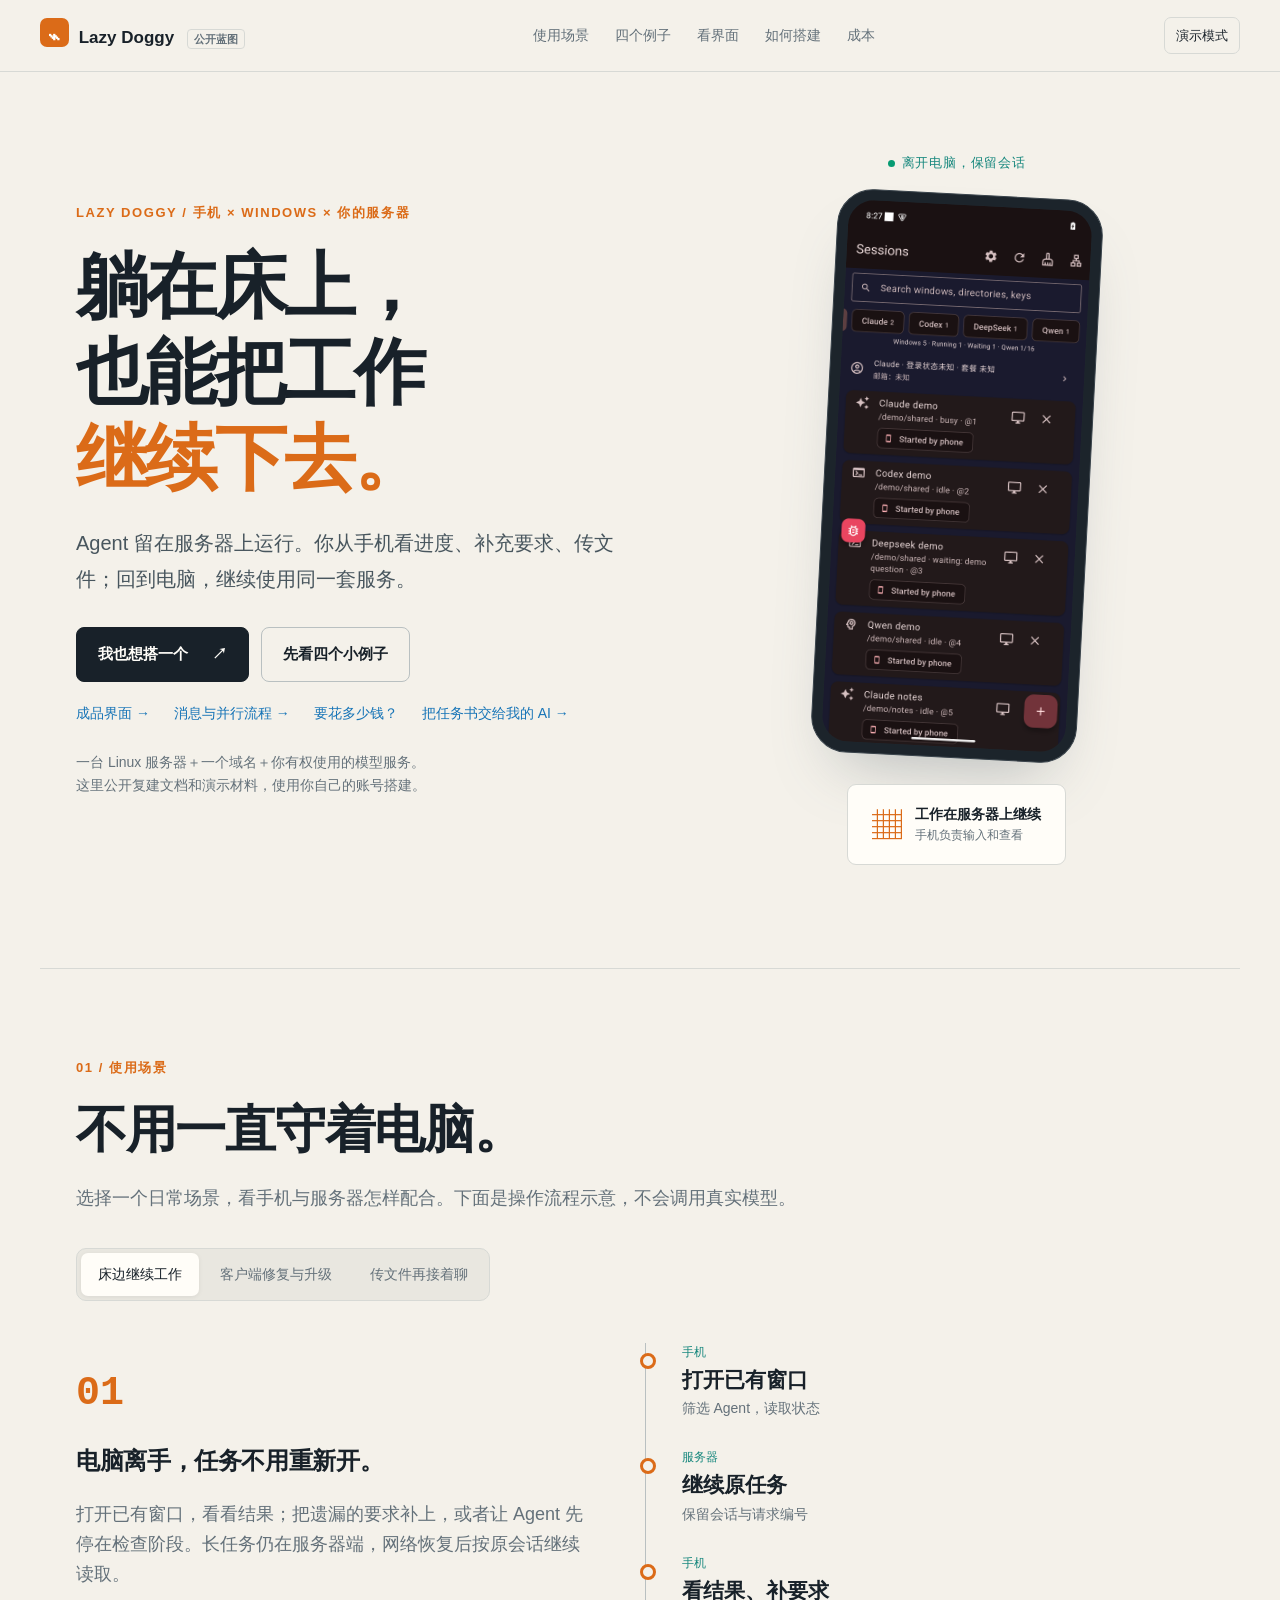
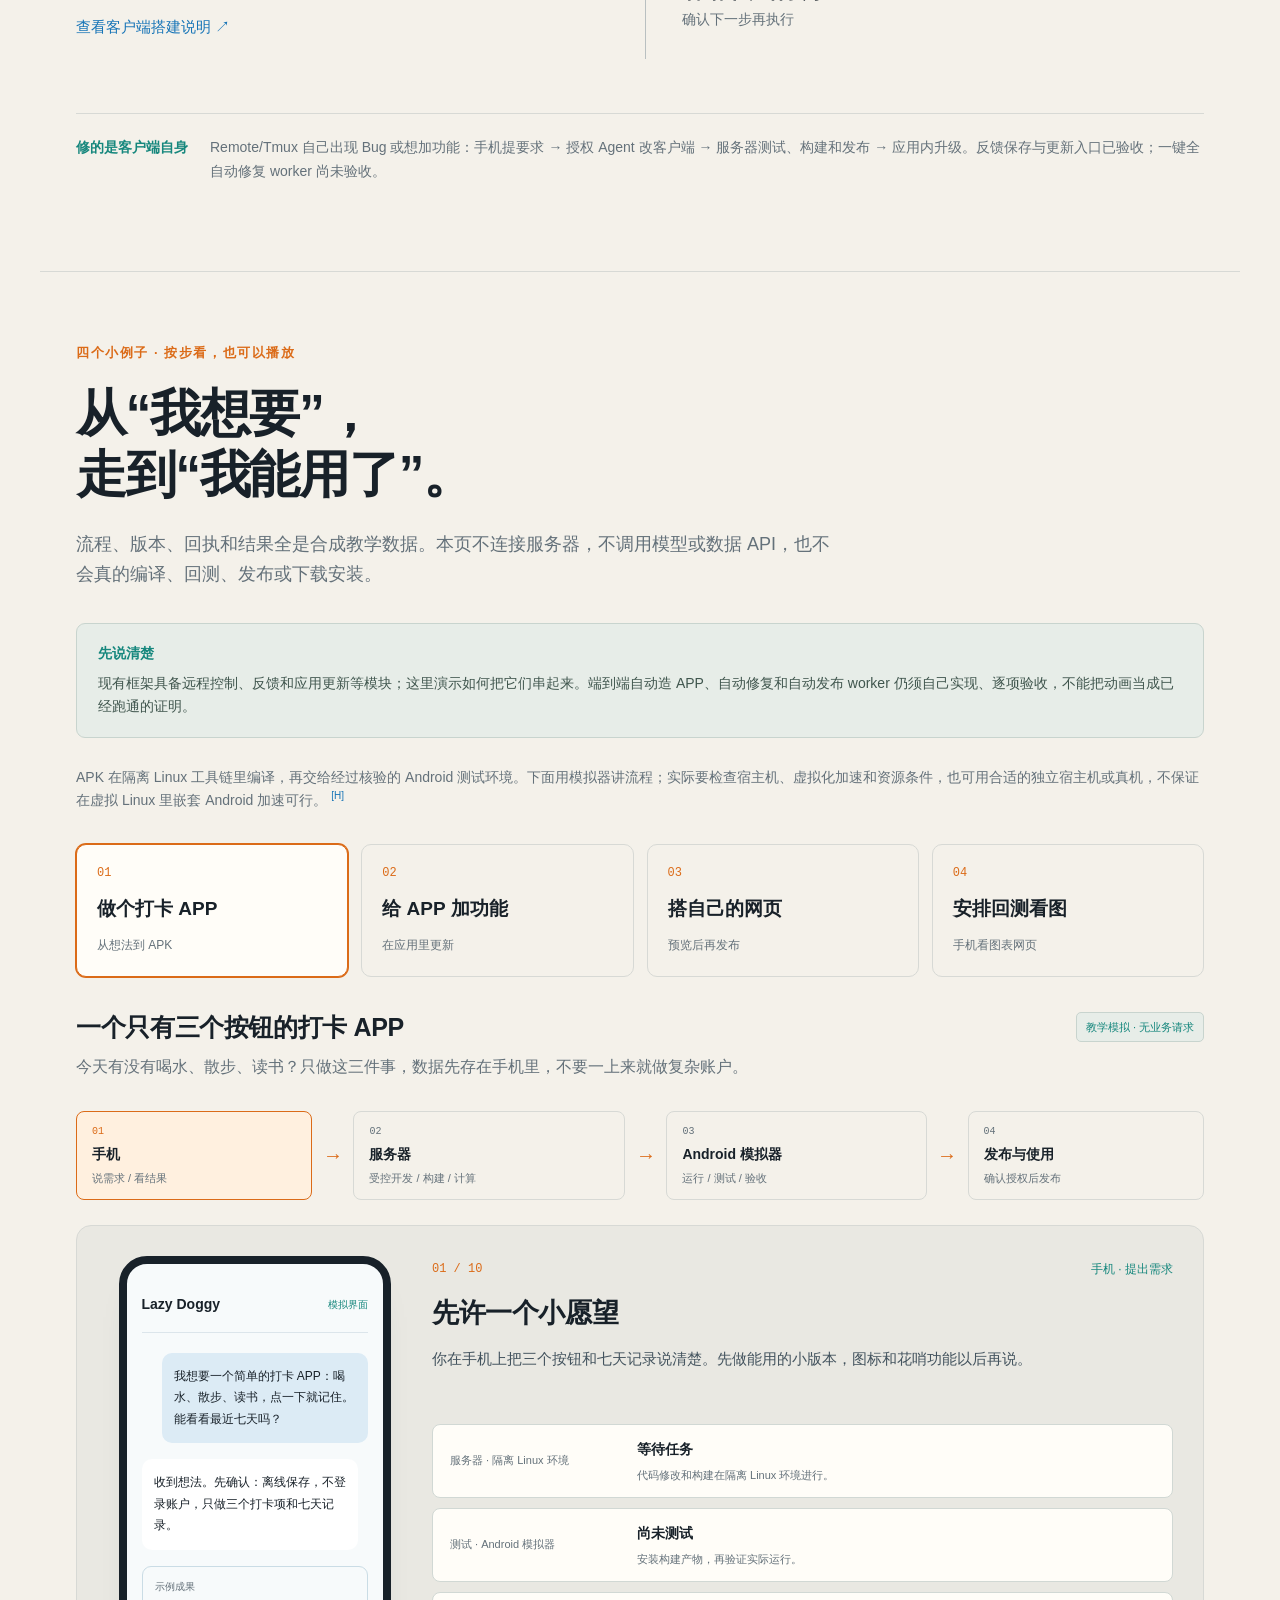
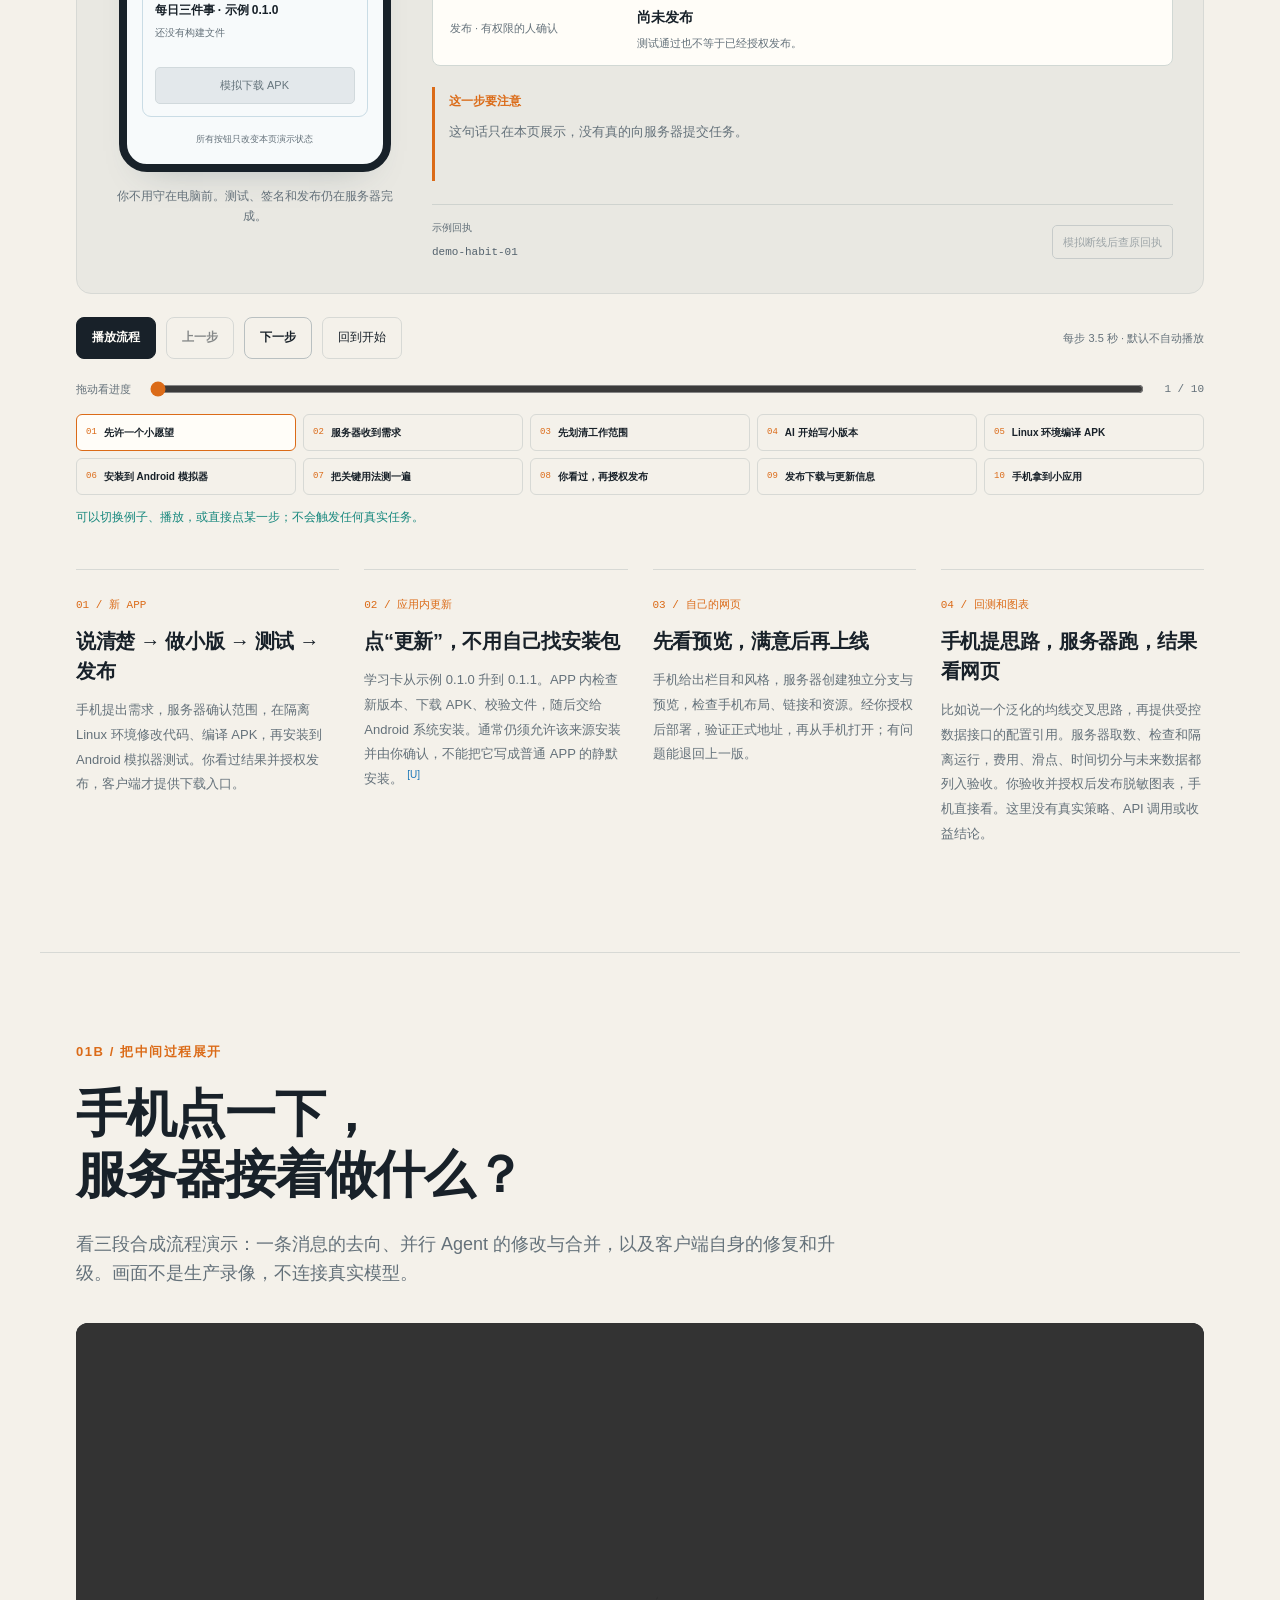
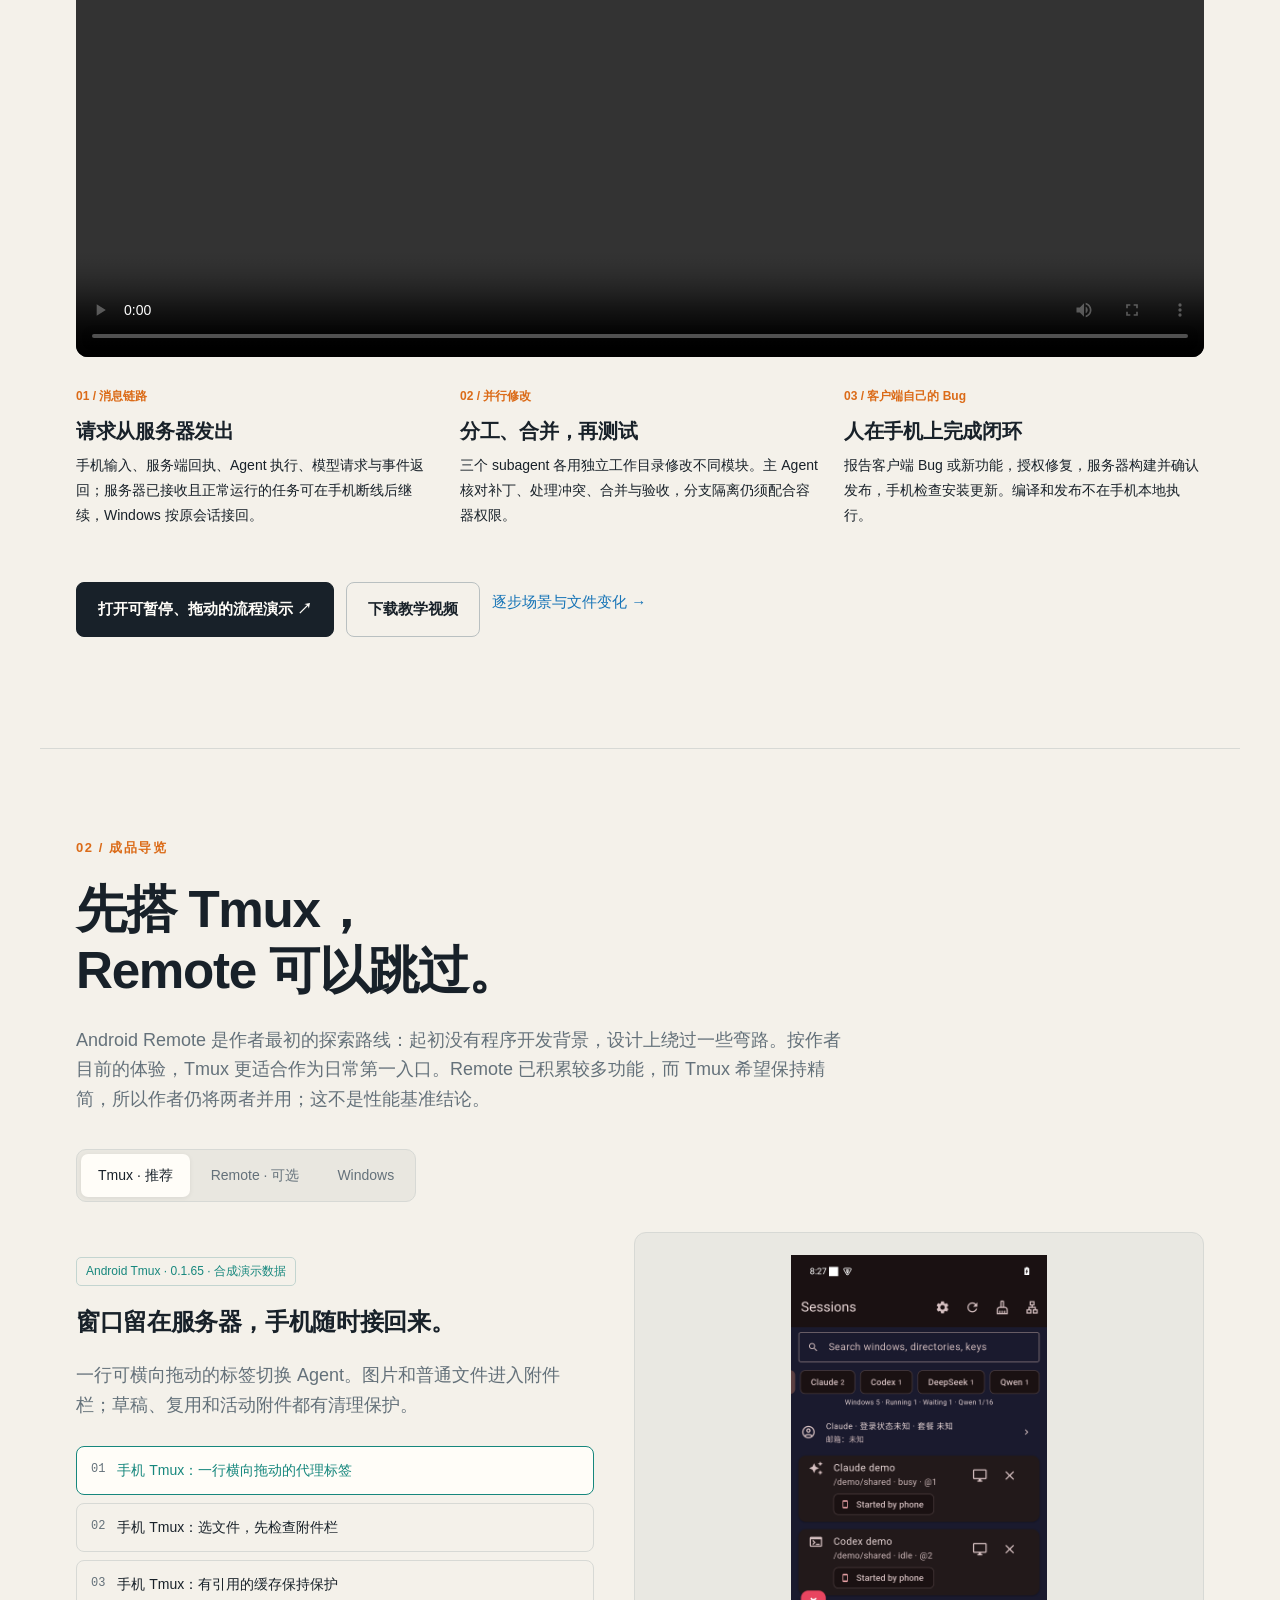
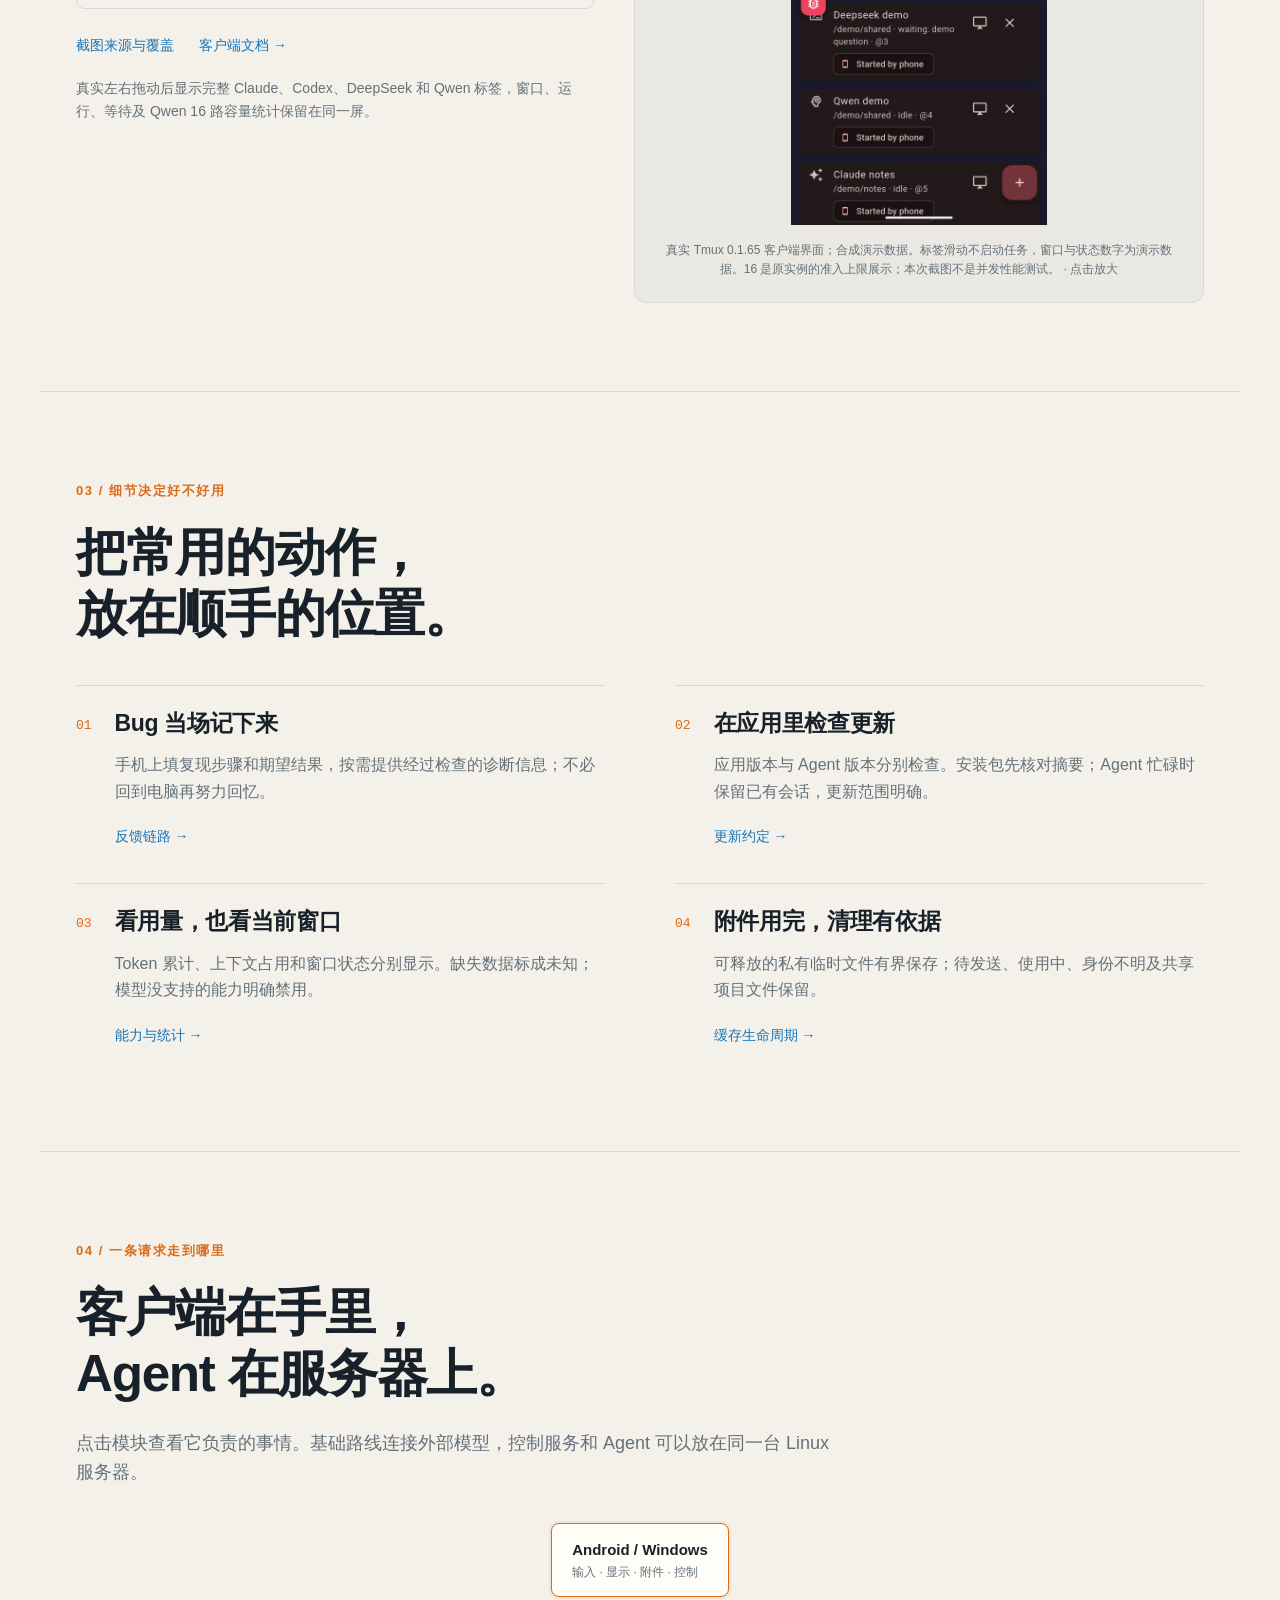
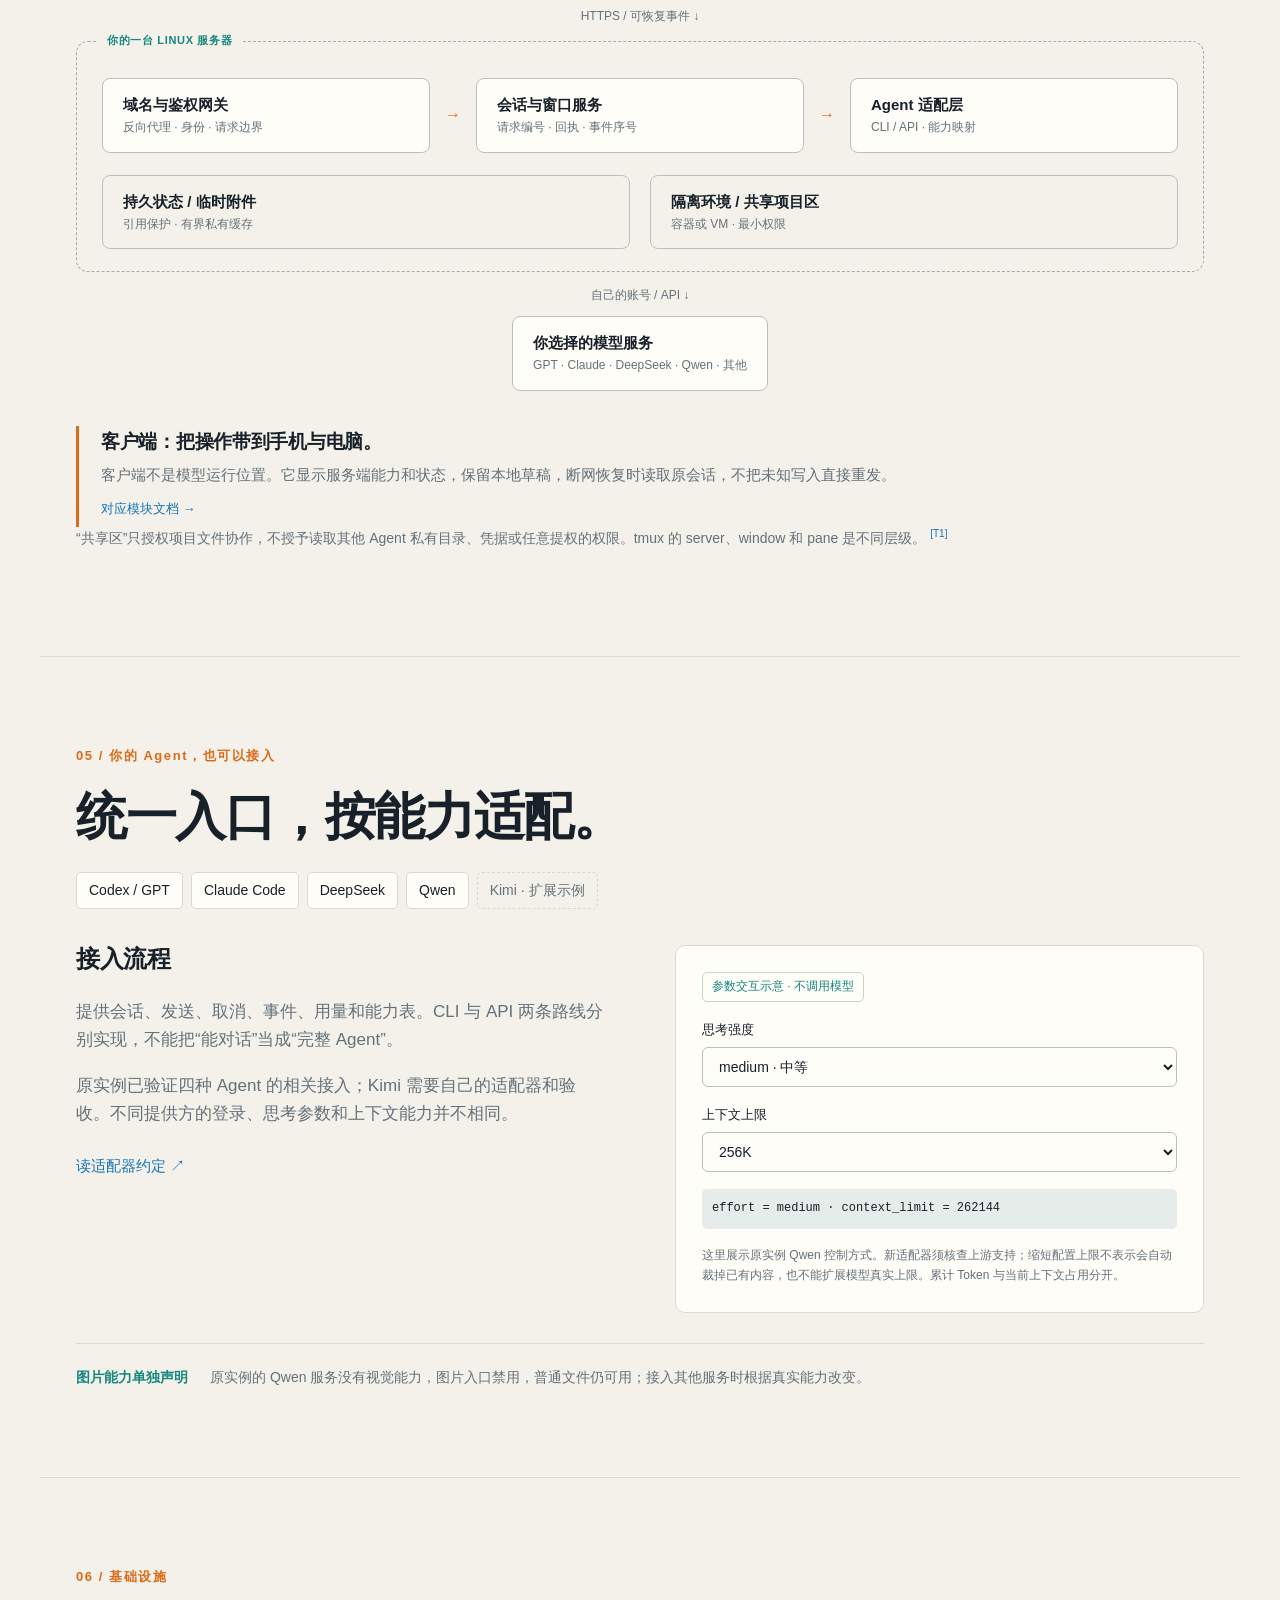
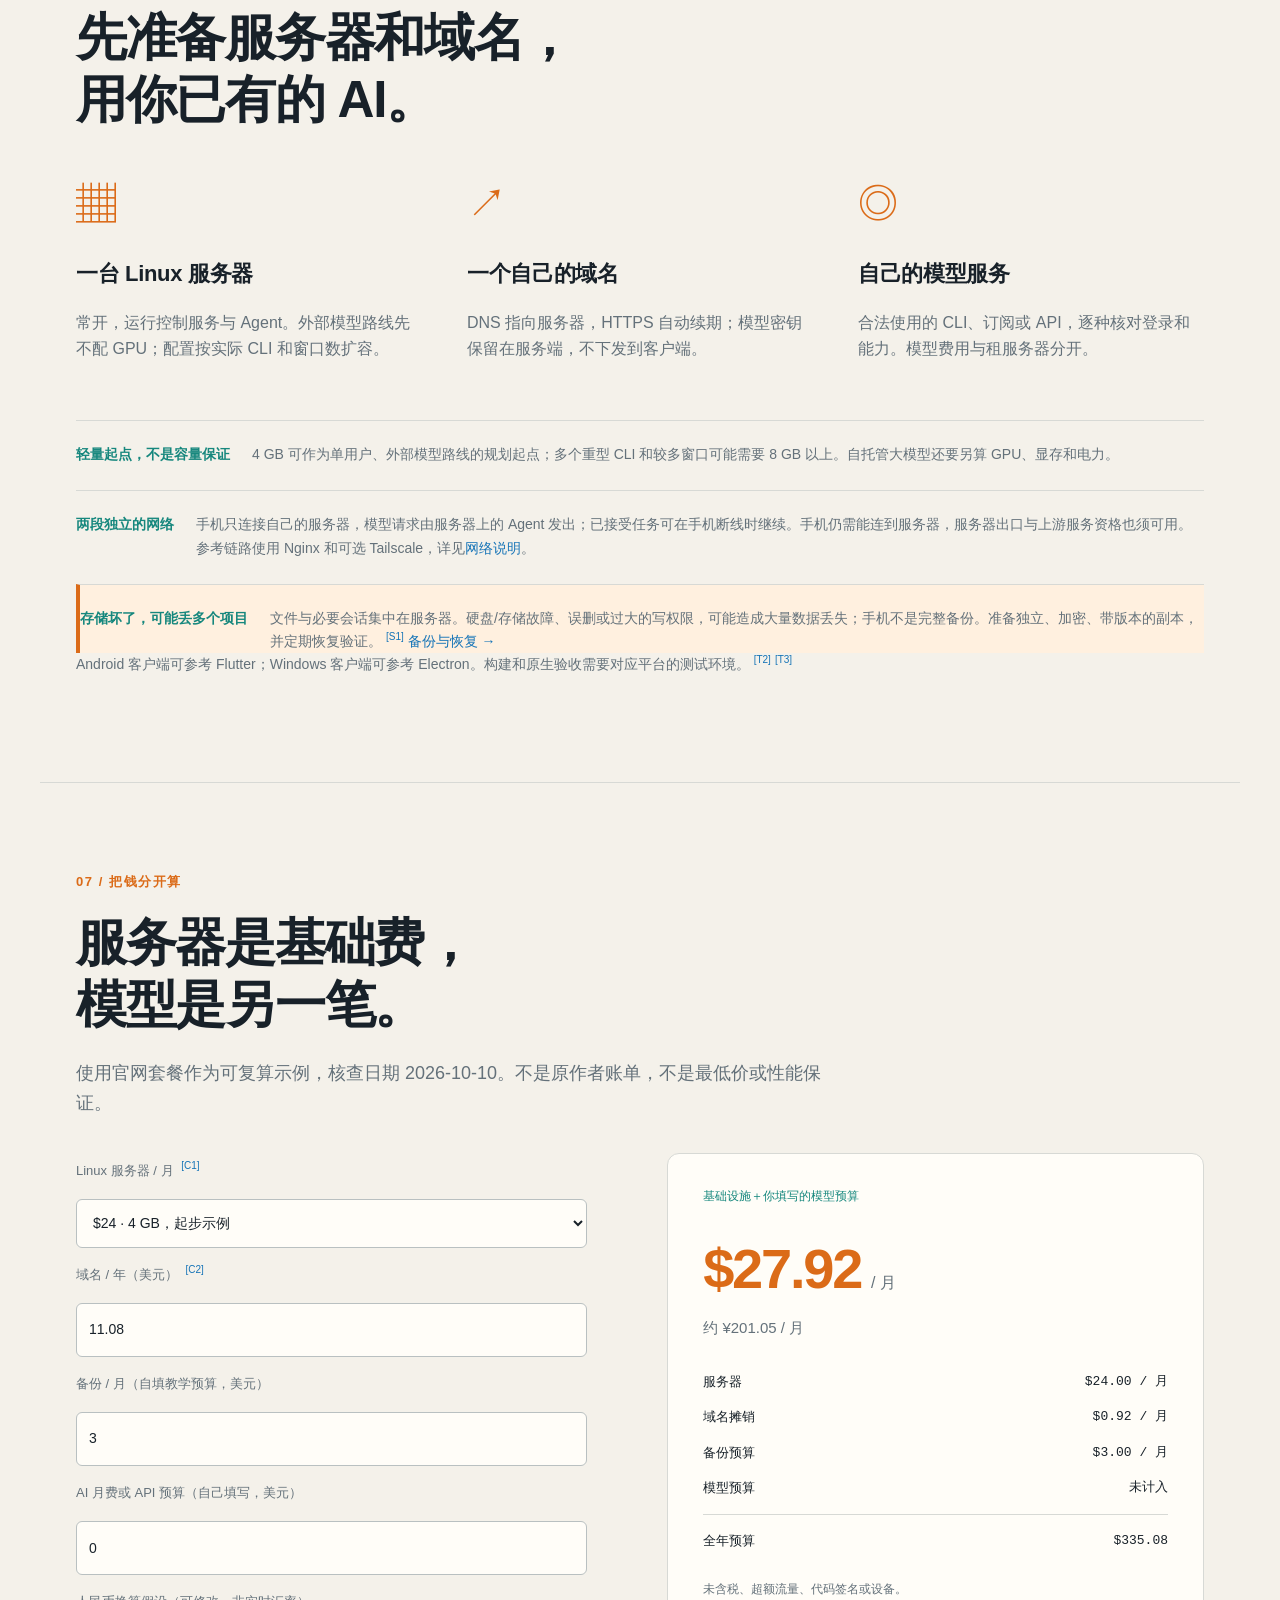
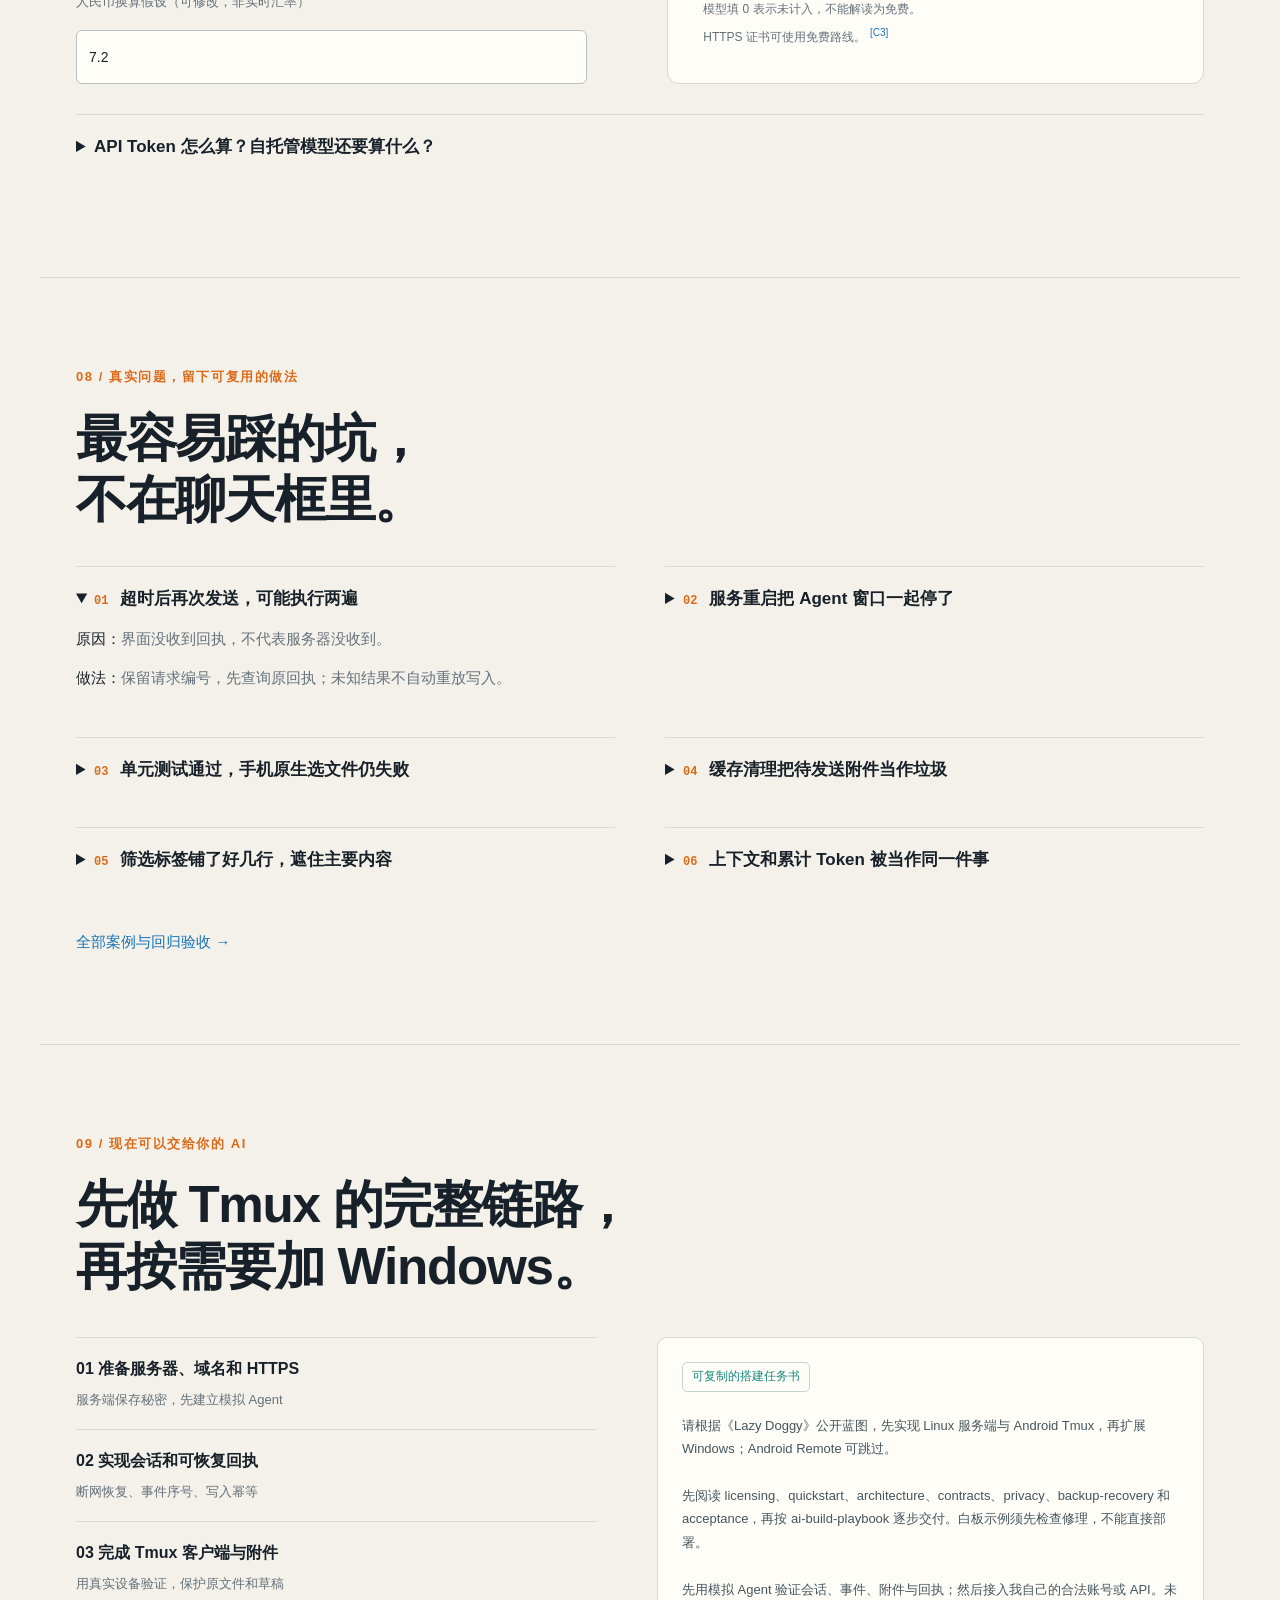
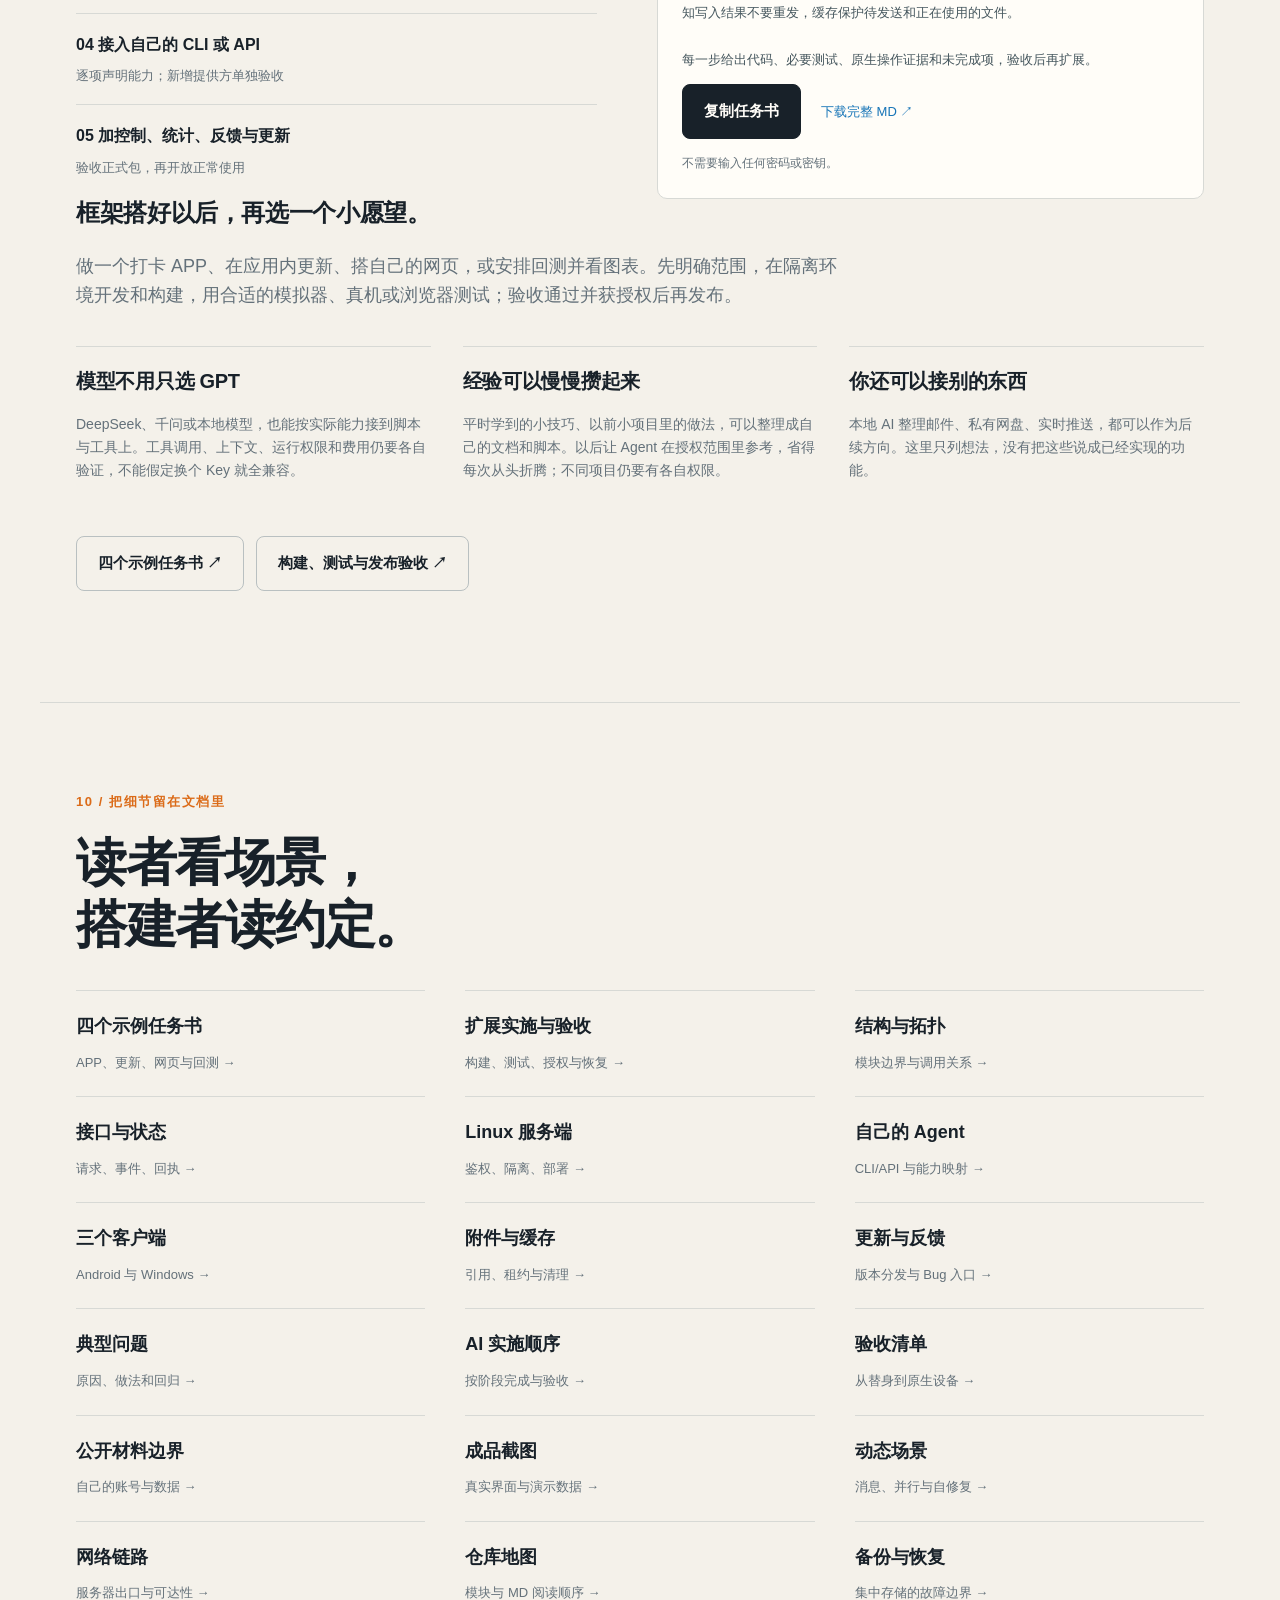
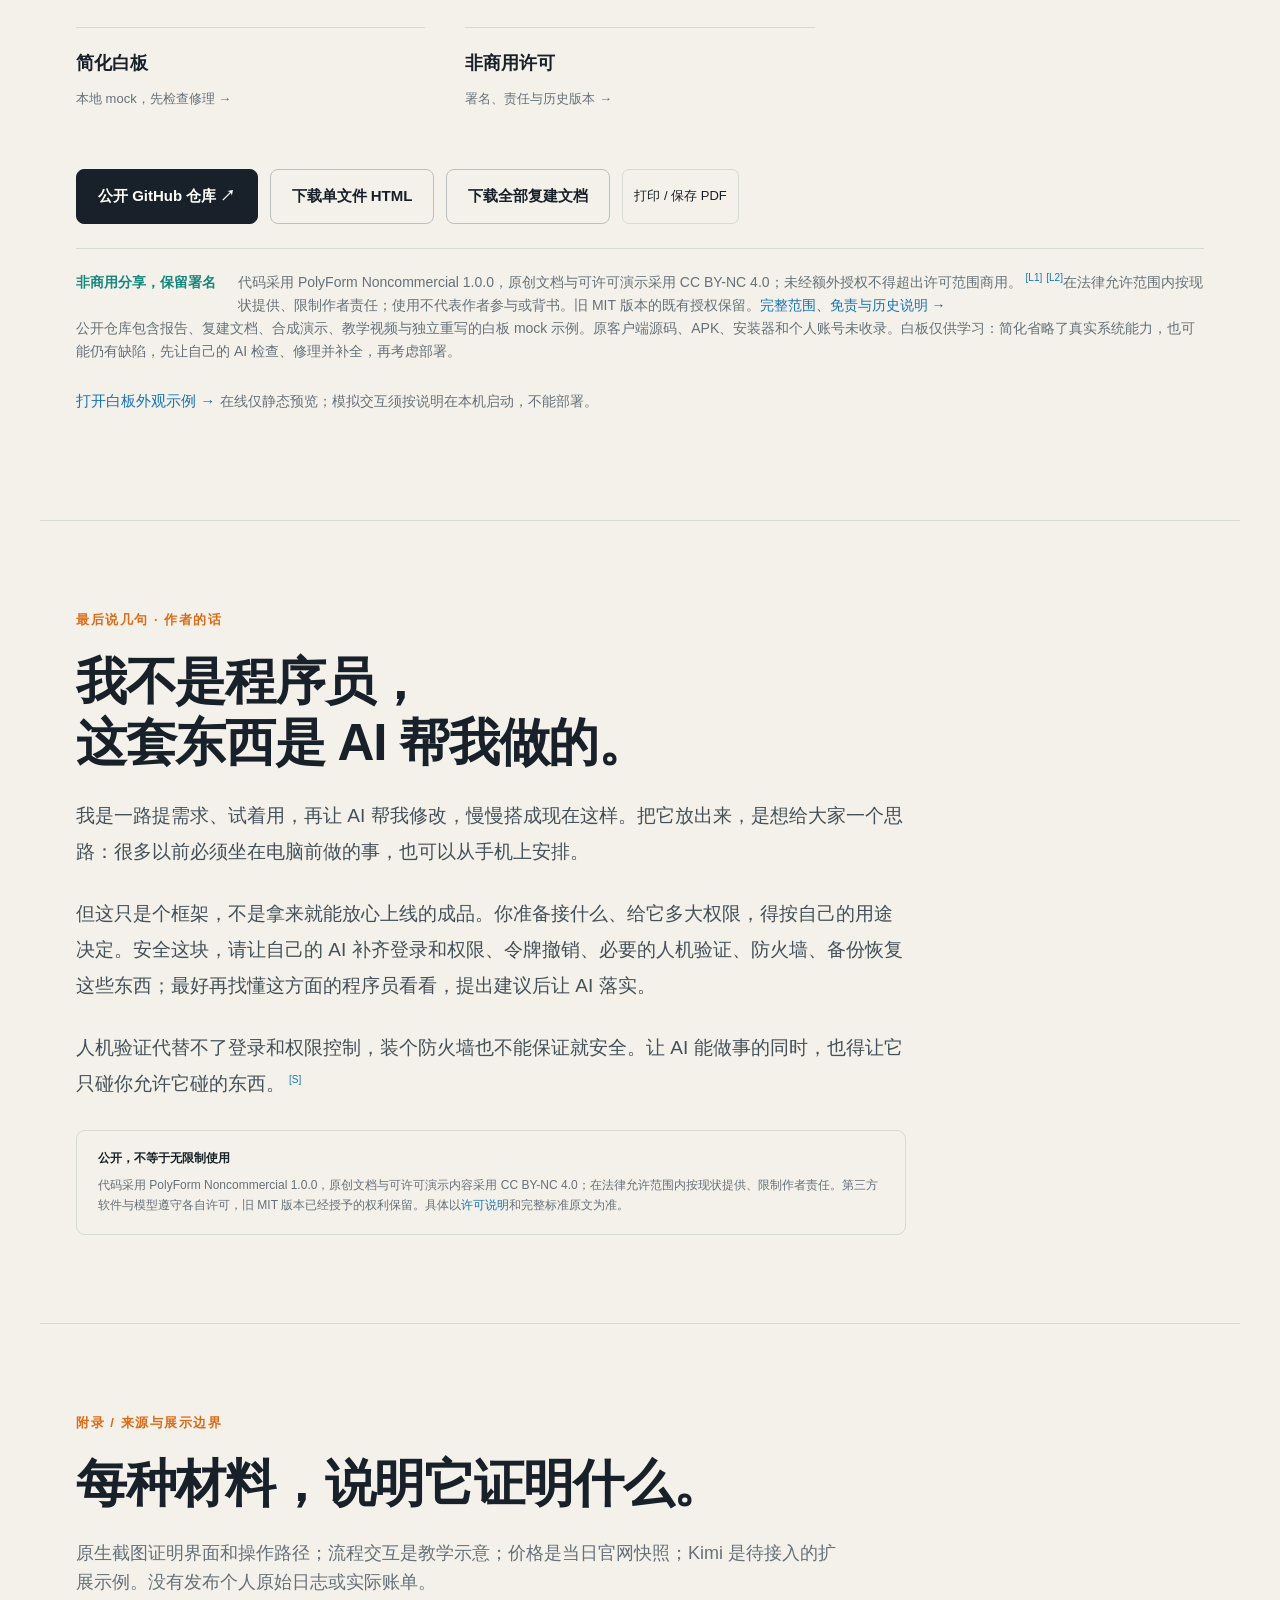
==== commit 14dfdf9f: "Combine report and interactive examples into one complete showcase" ====
--- a/index.html
+++ b/index.html
@@ -3,17 +3,231 @@
 <head>
   <meta charset="utf-8">
   <meta name="viewport" content="width=device-width,initial-scale=1">
+  <meta name="description" content="把服务器上的 AI Agent 带到手机与 Windows：真实界面、四个互动示例、拓扑、成本与公开复建文档。">
   <meta name="referrer" content="no-referrer">
-  <meta http-equiv="Content-Security-Policy" content="default-src 'none'; base-uri 'none'; form-action 'none'">
-  <meta http-equiv="refresh" content="0;url=v2/index.html">
-  <link rel="canonical" href="https://hoary-stock.github.io/lazy-doggy/v2/">
-  <title>Lazy Doggy · 第二版</title>
+  <meta http-equiv="Content-Security-Policy" content="default-src 'none'; script-src 'self'; style-src 'self'; img-src 'self' data:; media-src 'self'; connect-src 'none'; object-src 'none'; base-uri 'none'; form-action 'none'">
+  <title>Lazy Doggy · 躺在床上，也能安排 AI 干活</title>
+  <link rel="canonical" href="https://hoary-stock.github.io/lazy-doggy/">
+  <link rel="stylesheet" href="assets/showcase.css">
+  <link rel="stylesheet" href="assets/examples.css">
 </head>
 <body>
-  <main>
-    <h1>Lazy Doggy 已更新到第二版</h1>
-    <p>正在打开四个互动示例。如果没有自动跳转，请<a href="v2/index.html">点击这里进入第二版</a>。</p>
-    <p><a href="lazy-doggy-v1.html">查看第一版归档</a></p>
-  </main>
+<a class="skip" href="#overview">跳到正文</a>
+<header class="topbar">
+  <a class="brand" href="#overview"><span class="brand-mark" aria-hidden="true">⌁</span> Lazy Doggy <small>公开蓝图</small></a>
+  <nav aria-label="主要章节"><a href="#scenes">使用场景</a><a href="#examples">四个例子</a><a href="#tour">看界面</a><a href="#build">如何搭建</a><a href="#cost">成本</a></nav>
+  <button id="mode-button" class="quiet" aria-pressed="false">演示模式</button>
+</header>
+<main>
+<section id="overview" class="page hero" data-label="从床边开始">
+  <div class="hero-copy">
+    <p class="eyebrow">LAZY DOGGY / 手机 × WINDOWS × 你的服务器</p>
+    <h1>躺在床上，<br>也能把工作<br><em>继续下去。</em></h1>
+    <p class="lead">Agent 留在服务器上运行。你从手机看进度、补充要求、传文件；回到电脑，继续使用同一套服务。</p>
+    <div class="hero-actions"><a class="primary" href="#build">我也想搭一个 <span>↗</span></a><a class="secondary" href="#examples">先看四个小例子</a></div>
+    <div class="hero-shortcuts"><a href="#tour">成品界面 →</a><a href="#demos">消息与并行流程 →</a><a href="#cost">要花多少钱？</a><a href="AI_BUILD_PROMPT.md">把任务书交给我的 AI →</a></div>
+    <p class="fine">一台 Linux 服务器＋一个域名＋你有权使用的模型服务。<br>这里公开复建文档和演示材料，使用你自己的账号搭建。</p>
+  </div>
+  <div class="hero-visual">
+    <div class="visual-kicker"><span class="live-dot"></span>离开电脑，保留会话</div>
+    <div class="phone hero-phone"><img id="hero-shot" alt="Android Tmux 客户端的真实演示界面" hidden><div id="hero-demo" class="phone-demo"><div class="demo-top">示例项目 <span>运行中</span></div><div class="demo-tabs">All · Claude · Codex · DeepSeek · Qwen</div><p class="bubble user">先检查报错，再给我修复方案。</p><p class="bubble">已找到异常路径。保留原文件，先在测试目录验证。</p><div class="demo-file">▤ example.txt <small>待发送附件</small></div><div class="demo-compose">补充要求… <b>↑</b></div><small class="demo-label">流程示意 · 非真实对话</small></div></div>
+    <div class="server-note"><span>▦</span><div><b>工作在服务器上继续</b><small>手机负责输入和查看</small></div></div>
+  </div>
+</section>
+
+<section id="scenes" class="page" data-label="能做什么">
+  <p class="eyebrow">01 / 使用场景</p><h2>不用一直守着电脑。</h2>
+  <p class="intro">选择一个日常场景，看手机与服务器怎样配合。下面是操作流程示意，不会调用真实模型。</p>
+  <div class="segmented" role="group" aria-label="选择使用场景"><button data-scene="bed" aria-pressed="true">床边继续工作</button><button data-scene="bug" aria-pressed="false">客户端修复与升级</button><button data-scene="file" aria-pressed="false">传文件再接着聊</button></div>
+  <div class="scene-layout"><div class="scene-story"><span class="number" id="scene-number">01</span><h3 id="scene-title">电脑离手，任务不用重新开。</h3><p id="scene-text">打开已有窗口，看看结果；把遗漏的要求补上，或者让 Agent 先停在检查阶段。长任务仍在服务器端，网络恢复后按原会话继续读取。</p><a id="scene-doc" class="text-link" href="docs/clients-build.md">查看客户端搭建说明 ↗</a></div><ol class="scene-steps" id="scene-steps"><li><span>手机</span><b>打开已有窗口</b><small>筛选 Agent，读取状态</small></li><li><span>服务器</span><b>继续原任务</b><small>保留会话与请求编号</small></li><li><span>手机</span><b>看结果、补要求</b><small>确认下一步再执行</small></li></ol></div>
+  <div class="note"><b>修的是客户端自身</b><span>Remote/Tmux 自己出现 Bug 或想加功能：手机提要求 → 授权 Agent 改客户端 → 服务器测试、构建和发布 → 应用内升级。反馈保存与更新入口已验收；一键全自动修复 worker 尚未验收。</span></div>
+</section>
+
+<section class="page example-page" id="examples" data-label="四个互动示例">
+  <p class="eyebrow">四个小例子 · 按步看，也可以播放</p>
+  <h2>从“我想要”，<br>走到“我能用了”。</h2>
+  <p class="intro">流程、版本、回执和结果全是合成教学数据。本页不连接服务器，不调用模型或数据 API，也不会真的编译、回测、发布或下载安装。</p>
+  <div class="scope-note"><b>先说清楚</b><p>现有框架具备远程控制、反馈和应用更新等模块；这里演示如何把它们串起来。端到端自动造 APP、自动修复和自动发布 worker 仍须自己实现、逐项验收，不能把动画当成已经跑通的证明。</p></div>
+  <p class="fine">APK 在隔离 Linux 工具链里编译，再交给经过核验的 Android 测试环境。下面用模拟器讲流程；实际要检查宿主机、虚拟化加速和资源条件，也可用合适的独立宿主机或真机，不保证在虚拟 Linux 里嵌套 Android 加速可行。<sup class="citation"><a href="#ref-android-acceleration" aria-label="参考 H：Android 模拟器硬件加速限制">[H]</a></sup></p>
+  <div class="scenario-tabs" role="group" aria-label="选择示例">
+    <button type="button" data-scenario="habit" aria-pressed="true"><span>01</span><b>做个打卡 APP</b><small>从想法到 APK</small></button>
+    <button type="button" data-scenario="update" aria-pressed="false"><span>02</span><b>给 APP 加功能</b><small>在应用里更新</small></button>
+    <button type="button" data-scenario="website" aria-pressed="false"><span>03</span><b>搭自己的网页</b><small>预览后再发布</small></button>
+    <button type="button" data-scenario="backtest" aria-pressed="false"><span>04</span><b>安排回测看图</b><small>手机看图表网页</small></button>
+  </div>
+  <div class="scenario-summary"><div><h3 id="scenario-title">一个只有三个按钮的打卡 APP</h3><p id="scenario-description">今天有没有喝水、散步、读书？只做这三件事，数据先存在手机里，不要一上来就做复杂账户。</p></div><span class="synthetic-label">教学模拟 · 无业务请求</span></div>
+  <div class="journey" aria-label="当前流程阶段">
+    <div data-node="phone" class="journey-node is-active"><span>01</span><b>手机</b><small>说需求 / 看结果</small></div><span class="journey-arrow" aria-hidden="true">→</span>
+    <div data-node="server" class="journey-node"><span>02</span><b>服务器</b><small>受控开发 / 构建 / 计算</small></div><span class="journey-arrow" aria-hidden="true">→</span>
+    <div data-node="test" class="journey-node"><span>03</span><b id="test-node-title">Android 模拟器</b><small>运行 / 测试 / 验收</small></div><span class="journey-arrow" aria-hidden="true">→</span>
+    <div data-node="release" class="journey-node"><span>04</span><b>发布与使用</b><small>确认授权后发布</small></div>
+  </div>
+  <div class="demo-board">
+    <div class="demo-phone-wrap">
+      <div class="demo-phone">
+        <div class="demo-phone-head">Lazy Doggy <span>模拟界面</span></div>
+        <p class="demo-message user-message" id="phone-wish">我想要一个简单的打卡 APP，喝水、散步、读书，点一下就记住。</p>
+        <p class="demo-message agent-message" id="phone-reply">先把需求说清楚，再交给服务器。</p>
+        <div class="phone-result" id="phone-result"><small>示例成果</small><b id="artifact-name">每日三件事 · 0.1.0</b><span id="artifact-status">还没有构建文件</span><button type="button" id="result-button" disabled>模拟下载 APK</button></div>
+        <p class="phone-foot">所有按钮只改变本页演示状态</p>
+      </div>
+      <p class="device-caption" id="device-caption">你不用守在电脑前。测试、签名和发布仍在服务器完成。</p>
+    </div>
+    <div class="server-work">
+      <div class="stage-head"><span id="step-counter">01 / 10</span><span id="step-badge">手机 · 提出需求</span></div>
+      <h3 id="step-title">先许一个小愿望</h3>
+      <p class="step-description" id="step-description">把最想要的功能说清楚，先做一个小版本。</p>
+      <div class="work-cards">
+        <article><span class="work-kicker">服务器 · 隔离 Linux 环境</span><b id="build-status">等待任务</b><p id="build-detail">代码修改和 APK 编译在这里进行。</p></article>
+        <article><span class="work-kicker" id="test-kicker">测试 · Android 模拟器</span><b id="test-status">尚未测试</b><p id="test-detail">安装构建产物，再验证实际运行。</p></article>
+        <article><span class="work-kicker">发布 · 有权限的人确认</span><b id="release-status">尚未发布</b><p id="release-detail">测试通过也不等于已经授权发布。</p></article>
+      </div>
+      <div class="step-guard"><b>这一步要注意</b><p id="step-guard">页面只是教学，没有真的向服务器提交任务。</p><span id="step-reference" class="step-reference"></span></div>
+      <div class="receipt-line"><div><small>示例回执</small><code id="receipt-id">demo-habit-01</code></div><button type="button" id="receipt-button" disabled>模拟断线后查原回执</button></div>
+    </div>
+  </div>
+  <div class="playback-controls" role="group" aria-label="流程播放与逐步控制">
+    <button type="button" id="play-button" class="primary">播放流程</button><button type="button" id="previous-button" class="secondary" disabled>上一步</button><button type="button" id="next-button" class="secondary">下一步</button><button type="button" id="restart-button" class="quiet">回到开始</button>
+    <span class="playback-note">每步 3.5 秒 · 默认不自动播放</span>
+  </div>
+  <div class="scrubber"><label for="step-range">拖动看进度</label><input id="step-range" type="range" min="0" max="9" value="0" step="1" aria-valuetext="第 1 步，共 10 步"><output id="range-label" for="step-range">1 / 10</output></div>
+  <div id="step-list" class="step-list" role="group" aria-label="选择流程步骤"></div>
+  <p id="interaction-status" class="interaction-status" role="status">可以切换例子、播放，或直接点某一步；不会触发任何真实任务。</p>
+  <noscript><p class="scope-note">互动需要浏览器开启 JavaScript；也可以直接阅读下方流程摘要和示例任务书。</p></noscript>
+  <div id="backtest-chart" class="backtest-panel" hidden>
+    <div class="chart-heading"><div><p class="eyebrow">回测图表 · 只演示这条链路</p><h3>跑完以后，手机看一个图表网页。</h3></div><span id="chart-status" class="synthetic-label">先完成数据与脚本检查</span></div>
+    <p class="fine">这条曲线只有 12 个预设合成数字，没有单位、标的、收益率或真实回测结论。切到第 7 步才展示；往回看，图表也会回到尚未生成的状态。</p>
+    <svg id="synthetic-chart" class="synthetic-chart" viewBox="0 0 720 280" role="img" aria-labelledby="chart-title chart-description">
+      <title id="chart-title">无单位合成教学曲线</title><desc id="chart-description">图表只展示页面预设的十二个数字，不是策略运算或实际回测结果。</desc>
+      <g class="chart-grid"><path d="M62 38H690M62 88H690M62 138H690M62 188H690M62 238H690"></path><path d="M62 38V238M219 38V238M376 38V238M533 38V238M690 38V238"></path></g>
+      <g class="chart-axis-text"><text x="62" y="23">合成值（无单位）</text><text x="62" y="262">1</text><text x="376" y="262" text-anchor="middle">示意时点</text><text x="690" y="262" text-anchor="end">12</text></g>
+      <text id="chart-empty" class="chart-empty" x="376" y="143" text-anchor="middle">尚未生成 · 第 7 步出现合成曲线</text>
+      <polyline id="backtest-chart-line" class="chart-line" points="" hidden></polyline>
+      <g id="backtest-chart-points" class="chart-points" hidden></g>
+    </svg>
+    <div class="gif-preview"><div><b>也可以看这条链路的小动图</b><p>合成教学动图，曲线不是实际回测结果。动图和上方图表是两套独立的合成示意；它单独展示完整链路，不跟随上方步骤。默认显示静态图，点播放才切到动图；停止会回到静态图，不是暂停在原帧。</p><button id="gif-toggle" class="secondary" type="button" aria-pressed="false">播放动图</button><a href="assets/demo/backtest-flow.gif" target="_blank" rel="noreferrer">查看完整动图 ↗</a><a href="docs/example-tasks.md">第四例任务书 ↗</a></div><figure><img id="backtest-flow-image" src="assets/demo/backtest-flow.svg" width="840" height="1050" loading="lazy" alt="合成教学流程：手机提交泛化策略，服务器接收、检查数据、隔离回测并经授权发布图表，手机查看；不展示真实回测结果。"><figcaption>合成教学动图 · 仅说明流程，不运行策略</figcaption></figure></div>
+  </div>
+  <div class="example-summaries">
+    <article><span>01 / 新 APP</span><h3>说清楚 → 做小版 → 测试 → 发布</h3><p>手机提出需求，服务器确认范围，在隔离 Linux 环境修改代码、编译 APK，再安装到 Android 模拟器测试。你看过结果并授权发布，客户端才提供下载入口。</p></article>
+    <article><span>02 / 应用内更新</span><h3>点“更新”，不用自己找安装包</h3><p>学习卡从示例 0.1.0 升到 0.1.1。APP 内检查新版本、下载 APK、校验文件，随后交给 Android 系统安装。通常仍须允许该来源安装并由你确认，不能把它写成普通 APP 的静默安装。<sup class="citation"><a href="#ref-android-update" aria-label="参考 U：Android 安装与应用签名">[U]</a></sup></p></article>
+    <article><span>03 / 自己的网页</span><h3>先看预览，满意后再上线</h3><p>手机给出栏目和风格，服务器创建独立分支与预览，检查手机布局、链接和资源。经你授权后部署，验证正式地址，再从手机打开；有问题能退回上一版。</p></article>
+    <article><span>04 / 回测和图表</span><h3>手机提思路，服务器跑，结果看网页</h3><p>比如说一个泛化的均线交叉思路，再提供受控数据接口的配置引用。服务器取数、检查和隔离运行，费用、滑点、时间切分与未来数据都列入验收。你验收并授权后发布脱敏图表，手机直接看。这里没有真实策略、API 调用或收益结论。</p></article>
+  </div>
+</section>
+
+<section id="demos" class="page" data-label="手机到服务器的动态示例">
+  <p class="eyebrow">01B / 把中间过程展开</p><h2>手机点一下，<br>服务器接着做什么？</h2>
+  <p class="intro">看三段合成流程演示：一条消息的去向、并行 Agent 的修改与合并，以及客户端自身的修复和升级。画面不是生产录像，不连接真实模型。</p>
+  <video id="flow-video" class="flow-video" controls preload="metadata" playsinline width="1280" height="720" aria-label="Lazy Doggy 三段中文教学演示"><source src="assets/demo/lazy-doggy-demo.mp4" type="video/mp4"><track kind="captions" src="assets/demo/lazy-doggy-demo.zh.vtt" srclang="zh" label="中文字幕" default>浏览器不支持视频，请使用下面的下载链接。</video>
+  <div class="demo-chapters"><article><span>01 / 消息链路</span><h3>请求从服务器发出</h3><p>手机输入、服务端回执、Agent 执行、模型请求与事件返回；服务器已接收且正常运行的任务可在手机断线后继续，Windows 按原会话接回。</p></article><article><span>02 / 并行修改</span><h3>分工、合并，再测试</h3><p>三个 subagent 各用独立工作目录修改不同模块。主 Agent 核对补丁、处理冲突、合并与验收，分支隔离仍须配合容器权限。</p></article><article><span>03 / 客户端自己的 Bug</span><h3>人在手机上完成闭环</h3><p>报告客户端 Bug 或新功能，授权修复，服务器构建并确认发布，手机检查安装更新。编译和发布不在手机本地执行。</p></article></div>
+  <div class="download-row"><a class="primary" href="demos/index.html">打开可暂停、拖动的流程演示 ↗</a><a class="secondary" href="assets/demo/lazy-doggy-demo.mp4" download>下载教学视频</a><a class="text-link" href="docs/demo-scenarios.md">逐步场景与文件变化 →</a></div>
+</section>
+
+<section id="tour" class="page" data-label="看成品界面">
+  <p class="eyebrow">02 / 成品导览</p><h2>先搭 Tmux，<br>Remote 可以跳过。</h2>
+  <p class="intro">Android Remote 是作者最初的探索路线：起初没有程序开发背景，设计上绕过一些弯路。按作者目前的体验，Tmux 更适合作为日常第一入口。Remote 已积累较多功能，而 Tmux 希望保持精简，所以作者仍将两者并用；这不是性能基准结论。</p>
+  <div class="segmented" role="group" aria-label="选择客户端"><button data-client="tmux" aria-pressed="true">Tmux · 推荐</button><button data-client="remote" aria-pressed="false">Remote · 可选</button><button data-client="windows" aria-pressed="false">Windows</button></div>
+  <div class="tour-layout"><div class="tour-copy"><p class="status-pill" id="tour-version">原生界面 · 合成演示数据</p><h3 id="tour-title">窗口留在服务器，手机随时接回来。</h3><p id="tour-desc">用一行可横向拖动的标签切换 Agent。图片和普通文件都放入附件栏，发送前可以移除。</p><div id="tour-controls" class="tour-controls"></div><div class="tour-links"><a href="docs/screenshots.md">截图来源与覆盖</a><a href="docs/clients-build.md">客户端文档 →</a></div><p class="fine" id="tour-caption">原实例界面截图使用测试数据，不展示真实账号、项目或对话。</p></div><figure class="tour-figure"><button id="image-open" class="image-button" aria-label="放大当前截图"><img id="tour-image" alt="客户端演示界面" hidden><span id="tour-loading">正在准备真实界面导览</span></button><figcaption id="tour-image-caption">点击图片可放大；截图与交互示意分别标注。</figcaption></figure></div>
+</section>
+
+<section id="features" class="page" data-label="方便的小功能">
+  <p class="eyebrow">03 / 细节决定好不好用</p><h2>把常用的动作，<br>放在顺手的位置。</h2>
+  <div class="feature-list"><article><span>01</span><div><h3>Bug 当场记下来</h3><p>手机上填复现步骤和期望结果，按需提供经过检查的诊断信息；不必回到电脑再努力回忆。</p><a href="docs/updates-feedback.md">反馈链路 →</a></div></article><article><span>02</span><div><h3>在应用里检查更新</h3><p>应用版本与 Agent 版本分别检查。安装包先核对摘要；Agent 忙碌时保留已有会话，更新范围明确。</p><a href="docs/updates-feedback.md">更新约定 →</a></div></article><article><span>03</span><div><h3>看用量，也看当前窗口</h3><p>Token 累计、上下文占用和窗口状态分别显示。缺失数据标成未知；模型没支持的能力明确禁用。</p><a href="docs/agent-adapters.md">能力与统计 →</a></div></article><article><span>04</span><div><h3>附件用完，清理有依据</h3><p>可释放的私有临时文件有界保存；待发送、使用中、身份不明及共享项目文件保留。</p><a href="docs/attachments-cache.md">缓存生命周期 →</a></div></article></div>
+</section>
+
+<section id="topology" class="page" data-label="结构与拓扑">
+  <p class="eyebrow">04 / 一条请求走到哪里</p><h2>客户端在手里，<br>Agent 在服务器上。</h2>
+  <p class="intro">点击模块查看它负责的事情。基础路线连接外部模型，控制服务和 Agent 可以放在同一台 Linux 服务器。</p>
+  <div class="topology"><div class="topo-clients"><button data-node="clients" class="node selected" aria-pressed="true"><b>Android / Windows</b><small>输入 · 显示 · 附件 · 控制</small></button><span class="connector">HTTPS / 可恢复事件 ↓</span></div><div class="server-boundary"><span class="boundary-label">你的一台 LINUX 服务器</span><div class="topo-row"><button data-node="gateway" class="node" aria-pressed="false"><b>域名与鉴权网关</b><small>反向代理 · 身份 · 请求边界</small></button><span class="arrow">→</span><button data-node="sessions" class="node" aria-pressed="false"><b>会话与窗口服务</b><small>请求编号 · 回执 · 事件序号</small></button><span class="arrow">→</span><button data-node="adapters" class="node" aria-pressed="false"><b>Agent 适配层</b><small>CLI / API · 能力映射</small></button></div><div class="topo-bottom"><button data-node="storage" class="node" aria-pressed="false"><b>持久状态 / 临时附件</b><small>引用保护 · 有界私有缓存</small></button><button data-node="isolation" class="node" aria-pressed="false"><b>隔离环境 / 共享项目区</b><small>容器或 VM · 最小权限</small></button></div></div><div class="topo-external"><span class="connector">自己的账号 / API ↓</span><button data-node="models" class="node" aria-pressed="false"><b>你选择的模型服务</b><small>GPT · Claude · DeepSeek · Qwen · 其他</small></button></div></div>
+  <div class="topo-detail" aria-live="polite"><h3 id="node-title">客户端：把操作带到手机与电脑。</h3><p id="node-text">客户端不是模型运行位置。它显示服务端能力和状态，保留本地草稿，断网恢复时读取原会话，不把未知写入直接重发。</p><a id="node-doc" href="docs/clients-build.md">对应模块文档 →</a></div>
+  <p class="fine">“共享区”只授权项目文件协作，不授予读取其他 Agent 私有目录、凭据或任意提权的权限。tmux 的 server、window 和 pane 是不同层级。<sup class="citation"><a href="#ref-T1" aria-label="参考 T1">[T1]</a></sup></p>
+</section>
+
+<section id="providers" class="page" data-label="接入自己的 Agent">
+  <p class="eyebrow">05 / 你的 Agent，也可以接入</p><h2>统一入口，按能力适配。</h2>
+  <div class="provider-chips"><span>Codex / GPT</span><span>Claude Code</span><span>DeepSeek</span><span>Qwen</span><span class="planned">Kimi · 扩展示例</span></div>
+  <div class="two"><div><h3>接入流程</h3><p>提供会话、发送、取消、事件、用量和能力表。CLI 与 API 两条路线分别实现，不能把“能对话”当成“完整 Agent”。</p><p>原实例已验证四种 Agent 的相关接入；Kimi 需要自己的适配器和验收。不同提供方的登录、思考参数和上下文能力并不相同。</p><a href="docs/agent-adapters.md" class="text-link">读适配器约定 ↗</a></div><div class="control-lab"><span class="status-pill">参数交互示意 · 不调用模型</span><label for="effort">思考强度</label><select id="effort"><option value="none">none · 不额外思考</option><option value="low">low · 较浅</option><option value="medium" selected>medium · 中等</option><option value="xhigh">xhigh · 更深</option></select><label for="context">上下文上限</label><select id="context"><option value="32768">32K</option><option value="65536">64K</option><option value="131072">128K</option><option value="262144" selected>256K</option></select><output id="parameter-preview">effort = medium · context_limit = 262144</output><small>这里展示原实例 Qwen 控制方式。新适配器须核查上游支持；缩短配置上限不表示会自动裁掉已有内容，也不能扩展模型真实上限。累计 Token 与当前上下文占用分开。</small></div></div>
+  <div class="note"><b>图片能力单独声明</b><span>原实例的 Qwen 服务没有视觉能力，图片入口禁用，普通文件仍可用；接入其他服务时根据真实能力改变。</span></div>
+</section>
+
+<section id="requirements" class="page" data-label="需要准备什么">
+  <p class="eyebrow">06 / 基础设施</p><h2>先准备服务器和域名，<br>用你已有的 AI。</h2>
+  <div class="requirement-row"><article><span class="big-symbol">▦</span><h3>一台 Linux 服务器</h3><p>常开，运行控制服务与 Agent。外部模型路线先不配 GPU；配置按实际 CLI 和窗口数扩容。</p></article><article><span class="big-symbol">↗</span><h3>一个自己的域名</h3><p>DNS 指向服务器，HTTPS 自动续期；模型密钥保留在服务端，不下发到客户端。</p></article><article><span class="big-symbol">◎</span><h3>自己的模型服务</h3><p>合法使用的 CLI、订阅或 API，逐种核对登录和能力。模型费用与租服务器分开。</p></article></div>
+  <div class="note"><b>轻量起点，不是容量保证</b><span>4 GB 可作为单用户、外部模型路线的规划起点；多个重型 CLI 和较多窗口可能需要 8 GB 以上。自托管大模型还要另算 GPU、显存和电力。</span></div>
+  <div class="note"><b>两段独立的网络</b><span>手机只连接自己的服务器，模型请求由服务器上的 Agent 发出；已接受任务可在手机断线时继续。手机仍需能连到服务器，服务器出口与上游服务资格也须可用。参考链路使用 Nginx 和可选 Tailscale，详见<a href="docs/network-path.md">网络说明</a>。</span></div>
+  <aside class="note risk-note"><b>存储坏了，可能丢多个项目</b><span>文件与必要会话集中在服务器。硬盘/存储故障、误删或过大的写权限，可能造成大量数据丢失；手机不是完整备份。准备独立、加密、带版本的副本，并定期恢复验证。<sup class="citation"><a href="#ref-S1" aria-label="参考 S1">[S1]</a></sup> <a href="docs/backup-recovery.md">备份与恢复 →</a></span></aside>
+  <p class="fine">Android 客户端可参考 Flutter；Windows 客户端可参考 Electron。构建和原生验收需要对应平台的测试环境。<sup class="citation"><a href="#ref-T2" aria-label="参考 T2">[T2]</a></sup><sup class="citation"><a href="#ref-T3" aria-label="参考 T3">[T3]</a></sup></p>
+</section>
+
+<section id="cost" class="page" data-label="成本算清楚">
+  <p class="eyebrow">07 / 把钱分开算</p><h2>服务器是基础费，<br>模型是另一笔。</h2>
+  <p class="intro">使用官网套餐作为可复算示例，核查日期 2026-10-10。不是原作者账单，不是最低价或性能保证。</p>
+  <div class="cost-layout"><form id="cost-form" class="cost-inputs"><label for="server-cost">Linux 服务器 / 月 <sup class="citation"><a href="#ref-C1" aria-label="参考 C1">[C1]</a></sup></label><select id="server-cost"><option value="12">$12 · 2 GB，轻量网关</option><option value="24" selected>$24 · 4 GB，起步示例</option><option value="44">$44 · 8 GB，扩容示例</option><option value="0">已有服务器 · 增量租金 $0</option></select><label for="domain-cost">域名 / 年（美元） <sup class="citation"><a href="#ref-C2" aria-label="参考 C2">[C2]</a></sup></label><input id="domain-cost" type="number" min="0" max="10000" step="0.01" value="11.08"><label for="backup-cost">备份 / 月（自填教学预算，美元）</label><input id="backup-cost" type="number" min="0" max="10000" step="0.01" value="3"><label for="ai-cost">AI 月费或 API 预算（自己填写，美元）</label><input id="ai-cost" type="number" min="0" max="100000" step="0.01" value="0"><label for="exchange">人民币换算假设（可修改，非实时汇率）</label><input id="exchange" type="number" min="0.01" max="100" step="0.01" value="7.2"></form><div class="cost-result" aria-live="polite"><span class="cost-label">基础设施＋你填写的模型预算</span><div class="cost-total"><output id="monthly-usd">$27.92</output><span>/ 月</span></div><output class="converted" id="monthly-cny">约 ¥201.05 / 月</output><dl><div><dt>服务器</dt><dd id="cost-server-line">$24.00 / 月</dd></div><div><dt>域名摊销</dt><dd id="cost-domain-line">$0.92 / 月</dd></div><div><dt>备份预算</dt><dd id="cost-backup-line">$3.00 / 月</dd></div><div><dt>模型预算</dt><dd id="cost-ai-line">未计入</dd></div><div class="annual"><dt>全年预算</dt><dd id="annual-usd">$335.08</dd></div></dl><p>未含税、超额流量、代码签名或设备。<br>模型填 0 表示未计入，不能解读为免费。</p><p>HTTPS 证书可使用免费路线。<sup class="citation"><a href="#ref-C3" aria-label="参考 C3">[C3]</a></sup></p></div></div>
+  <details class="cost-extra"><summary>API Token 怎么算？自托管模型还要算什么？</summary><p>API 教学估算：输入 Token ÷ 1,000,000 × 输入单价 ＋ 输出 Token ÷ 1,000,000 × 输出单价。实际费用按上游当前规则核对；缓存和其他优惠另算。</p><p>自托管模型没有逐 Token 账单，也仍有 GPU、机器和电力成本。已有服务器的增量租金可以是 0，但总成本不会因此消失。</p><a href="docs/costs.md">完整预算假设和价格来源 →</a></details>
+</section>
+
+<section id="bugs" class="page" data-label="踩过的明显问题">
+  <p class="eyebrow">08 / 真实问题，留下可复用的做法</p><h2>最容易踩的坑，<br>不在聊天框里。</h2>
+  <div class="bug-grid"><details open><summary><span>01</span>超时后再次发送，可能执行两遍</summary><p><b>原因：</b>界面没收到回执，不代表服务器没收到。</p><p><b>做法：</b>保留请求编号，先查询原回执；未知结果不自动重放写入。</p></details><details><summary><span>02</span>服务重启把 Agent 窗口一起停了</summary><p><b>原因：</b>服务进程、tmux server 和业务窗口的生命周期混在一起。</p><p><b>做法：</b>先隔离进程归属、围栏和排空，再重启控制服务；核对 PID 与代际。只改 KillMode 不等于已经安全。<sup class="citation"><a href="#ref-T4" aria-label="参考 T4">[T4]</a></sup></p></details><details><summary><span>03</span>单元测试通过，手机原生选文件仍失败</summary><p><b>原因：</b>Android 同一包缓存路径存在平台别名；原生选择器行为不等于测试替身。</p><p><b>做法：</b>只允许可信的同包缓存映射，检查真实文件身份；在原生设备验收图片、文件、取消和恢复。</p></details><details><summary><span>04</span>缓存清理把待发送附件当作垃圾</summary><p><b>原因：</b>只按文件年龄、终端结束或无当前页面引用判断。</p><p><b>做法：</b>跟踪草稿、复用和活动租约，删除前重核身份；盘点不完整、内容变化、归属不明就保留。</p></details><details><summary><span>05</span>筛选标签铺了好几行，遮住主要内容</summary><p><b>原因：</b>多个提供方和计数使手机标签区不断换行。</p><p><b>做法：</b>改成一行横向滚动；选中状态和计数保留，主要空间交给任务列表。</p></details><details><summary><span>06</span>上下文和累计 Token 被当作同一件事</summary><p><b>原因：</b>不同来源的统计被拼成一个看似精确的数。</p><p><b>做法：</b>上下文占用、累计输入/输出、估算和账单分开；没有数据就标未知。</p></details></div><a class="text-link" href="docs/known-bugs.md">全部案例与回归验收 →</a>
+</section>
+
+<section id="build" class="page" data-label="开始自己搭建">
+  <p class="eyebrow">09 / 现在可以交给你的 AI</p><h2>先做 Tmux 的完整链路，<br>再按需要加 Windows。</h2>
+  <div class="build-layout"><ol class="build-steps"><li><a href="docs/quickstart.md"><b>01 准备服务器、域名和 HTTPS</b><span>服务端保存秘密，先建立模拟 Agent</span></a></li><li><a href="docs/contracts.md"><b>02 实现会话和可恢复回执</b><span>断网恢复、事件序号、写入幂等</span></a></li><li><a href="docs/clients-build.md"><b>03 完成 Tmux 客户端与附件</b><span>用真实设备验证，保护原文件和草稿</span></a></li><li><a href="docs/agent-adapters.md"><b>04 接入自己的 CLI 或 API</b><span>逐项声明能力；新增提供方单独验收</span></a></li><li><a href="docs/acceptance.md"><b>05 加控制、统计、反馈与更新</b><span>验收正式包，再开放正常使用</span></a></li></ol><div class="prompt-panel"><span class="status-pill">可复制的搭建任务书</span><pre id="build-prompt">请根据《Lazy Doggy》公开蓝图，先实现 Linux 服务端与 Android Tmux，再扩展 Windows；Android Remote 可跳过。
+
+先阅读 licensing、quickstart、architecture、contracts、privacy、backup-recovery 和 acceptance，再按 ai-build-playbook 逐步交付。白板示例须先检查修理，不能直接部署。
+
+先用模拟 Agent 验证会话、事件、附件与回执；然后接入我自己的合法账号或 API。未知写入结果不要重发，缓存保护待发送和正在使用的文件。
+
+每一步给出代码、必要测试、原生操作证据和未完成项，验收后再扩展。</pre><div class="prompt-actions"><button id="copy-prompt" class="primary">复制任务书</button><a href="AI_BUILD_PROMPT.md">下载完整 MD ↗</a></div><p id="copy-status" class="fine" aria-live="polite">不需要输入任何密码或密钥。</p></div></div>
+  <h3>框架搭好以后，再选一个小愿望。</h3>
+  <p class="intro">做一个打卡 APP、在应用内更新、搭自己的网页，或安排回测并看图表。先明确范围，在隔离环境开发和构建，用合适的模拟器、真机或浏览器测试；验收通过并获授权后再发布。</p>
+  <div class="extension-grid">
+    <article><h3>模型不用只选 GPT</h3><p>DeepSeek、千问或本地模型，也能按实际能力接到脚本与工具上。工具调用、上下文、运行权限和费用仍要各自验证，不能假定换个 Key 就全兼容。</p></article>
+    <article><h3>经验可以慢慢攒起来</h3><p>平时学到的小技巧、以前小项目里的做法，可以整理成自己的文档和脚本。以后让 Agent 在授权范围里参考，省得每次从头折腾；不同项目仍要有各自权限。</p></article>
+    <article><h3>你还可以接别的东西</h3><p>本地 AI 整理邮件、私有网盘、实时推送，都可以作为后续方向。这里只列想法，没有把这些说成已经实现的功能。</p></article>
+  </div>
+  <div class="download-row"><a class="secondary" href="docs/example-tasks.md">四个示例任务书 ↗</a><a class="secondary" href="docs/implementation-checklist.md">构建、测试与发布验收 ↗</a></div>
+</section>
+
+<section id="documents" class="page" data-label="模块文档与附录">
+  <p class="eyebrow">10 / 把细节留在文档里</p><h2>读者看场景，<br>搭建者读约定。</h2>
+  <div class="document-grid"><a href="docs/example-tasks.md"><b>四个示例任务书</b><span>APP、更新、网页与回测 →</span></a><a href="docs/implementation-checklist.md"><b>扩展实施与验收</b><span>构建、测试、授权与恢复 →</span></a><a href="docs/architecture.md"><b>结构与拓扑</b><span>模块边界与调用关系 →</span></a><a href="docs/contracts.md"><b>接口与状态</b><span>请求、事件、回执 →</span></a><a href="docs/backend-build.md"><b>Linux 服务端</b><span>鉴权、隔离、部署 →</span></a><a href="docs/agent-adapters.md"><b>自己的 Agent</b><span>CLI/API 与能力映射 →</span></a><a href="docs/clients-build.md"><b>三个客户端</b><span>Android 与 Windows →</span></a><a href="docs/attachments-cache.md"><b>附件与缓存</b><span>引用、租约与清理 →</span></a><a href="docs/updates-feedback.md"><b>更新与反馈</b><span>版本分发与 Bug 入口 →</span></a><a href="docs/known-bugs.md"><b>典型问题</b><span>原因、做法和回归 →</span></a><a href="docs/ai-build-playbook.md"><b>AI 实施顺序</b><span>按阶段完成与验收 →</span></a><a href="docs/acceptance.md"><b>验收清单</b><span>从替身到原生设备 →</span></a><a href="docs/privacy.md"><b>公开材料边界</b><span>自己的账号与数据 →</span></a><a href="docs/screenshots.md"><b>成品截图</b><span>真实界面与演示数据 →</span></a><a href="docs/demo-scenarios.md"><b>动态场景</b><span>消息、并行与自修复 →</span></a><a href="docs/network-path.md"><b>网络链路</b><span>服务器出口与可达性 →</span></a><a href="docs/repository-map.md"><b>仓库地图</b><span>模块与 MD 阅读顺序 →</span></a><a href="docs/backup-recovery.md"><b>备份与恢复</b><span>集中存储的故障边界 →</span></a><a href="docs/whiteboard-example.md"><b>简化白板</b><span>本地 mock，先检查修理 →</span></a><a href="docs/licensing.md"><b>非商用许可</b><span>署名、责任与历史版本 →</span></a></div>
+  <div class="download-row"><a class="primary" href="https://github.com/Hoary-Stock/lazy-doggy">公开 GitHub 仓库 ↗</a><a class="secondary" href="lazy-doggy-offline.html" download>下载单文件 HTML</a><a class="secondary" href="lazy-doggy-blueprint.zip" download>下载全部复建文档</a><button id="print-button" class="quiet">打印 / 保存 PDF</button></div>
+  <div class="note license-note"><b>非商用分享，保留署名</b><span>代码采用 PolyForm Noncommercial 1.0.0，原创文档与可许可演示采用 CC BY-NC 4.0；未经额外授权不得超出许可范围商用。<sup class="citation"><a href="#ref-L1" aria-label="参考 L1">[L1]</a></sup><sup class="citation"><a href="#ref-L2" aria-label="参考 L2">[L2]</a></sup>在法律允许范围内按现状提供、限制作者责任；使用不代表作者参与或背书。旧 MIT 版本的既有授权保留。<a href="docs/licensing.md">完整范围、免责与历史说明 →</a></span></div>
+  <p class="fine">公开仓库包含报告、复建文档、合成演示、教学视频与独立重写的白板 mock 示例。原客户端源码、APK、安装器和个人账号未收录。白板仅供学习：简化省略了真实系统能力，也可能仍有缺陷，先让自己的 AI 检查、修理并补全，再考虑部署。</p>
+  <p><a class="text-link" href="examples/whiteboard/index.html">打开白板外观示例 →</a> <span class="fine">在线仅静态预览；模拟交互须按说明在本机启动，不能部署。</span></p>
+</section>
+
+<section class="page statement-page" id="statement" data-label="作者的话">
+  <p class="eyebrow">最后说几句 · 作者的话</p>
+  <h2>我不是程序员，<br>这套东西是 AI 帮我做的。</h2>
+  <div class="author-note"><p>我是一路提需求、试着用，再让 AI 帮我修改，慢慢搭成现在这样。把它放出来，是想给大家一个思路：很多以前必须坐在电脑前做的事，也可以从手机上安排。</p><p>但这只是个框架，不是拿来就能放心上线的成品。你准备接什么、给它多大权限，得按自己的用途决定。安全这块，请让自己的 AI 补齐登录和权限、令牌撤销、必要的人机验证、防火墙、备份恢复这些东西；最好再找懂这方面的程序员看看，提出建议后让 AI 落实。</p><p>人机验证代替不了登录和权限控制，装个防火墙也不能保证就安全。让 AI 能做事的同时，也得让它只碰你允许它碰的东西。<sup class="citation"><a href="#ref-security" aria-label="参考 S：访问控制与安全设计">[S]</a></sup></p></div>
+  <div class="license-note scope-note"><b>公开，不等于无限制使用</b><p>代码采用 PolyForm Noncommercial 1.0.0，原创文档与可许可演示内容采用 CC BY-NC 4.0；在法律允许范围内按现状提供、限制作者责任。第三方软件与模型遵守各自许可，旧 MIT 版本已经授予的权利保留。具体以<a href="docs/licensing.md">许可说明</a>和完整标准原文为准。</p></div>
+</section>
+
+<section id="references" class="page references-page" data-label="来源与边界">
+  <p class="eyebrow">附录 / 来源与展示边界</p><h2>每种材料，说明它证明什么。</h2>
+  <p class="intro">原生截图证明界面和操作路径；流程交互是教学示意；价格是当日官网快照；Kimi 是待接入的扩展示例。没有发布个人原始日志或实际账单。</p>
+  <div class="references"><article id="ref-C1" class="reference-entry"><b>C1 · 服务器价格</b><a href="https://aws.amazon.com/lightsail/pricing/" target="_blank" rel="noopener noreferrer">AWS Lightsail 官方价格 ↗</a><p>2026-10-10：含公有 IPv4 的 Linux 2/4/8 GB 示例月费 $12/$24/$44。配置容量仍须按实际负载验收。</p></article><article id="ref-C2" class="reference-entry"><b>C2 · 域名价格</b><a href="https://porkbun.com/products/domains" target="_blank" rel="noopener noreferrer">Porkbun 官方价格表 ↗</a><p>2026-10-10：普通 .com 注册和续费 $11.08/年。溢价域名、税及调价另计。</p></article><article id="ref-C3" class="reference-entry"><b>C3 · HTTPS</b><a href="https://letsencrypt.org/getting-started/" target="_blank" rel="noopener noreferrer">Let's Encrypt 开始指南 ↗</a><p>免费自动化证书。部署者仍需配置 ACME 客户端与续期监测。</p></article><article id="ref-T1" class="reference-entry"><b>T1 · tmux 生命周期</b><a href="https://man.openbsd.org/tmux" target="_blank" rel="noopener noreferrer">tmux 官方手册 ↗</a><p>server、session、window、pane 的概念与命令；不替代应用自己的状态和代际约定。</p></article><article id="ref-T2" class="reference-entry"><b>T2 · Android 客户端</b><a href="https://docs.flutter.dev/" target="_blank" rel="noopener noreferrer">Flutter 文档 ↗</a><p>客户端实现与平台构建参考；本页截图来自原生测试界面。</p></article><article id="ref-T3" class="reference-entry"><b>T3 · Windows 更新</b><a href="https://www.electronjs.org/docs/latest/tutorial/updates" target="_blank" rel="noopener noreferrer">Electron 更新文档 ↗</a><p>平台更新机制参考。本蓝图另定义可信来源、摘要检查和用户确认。</p></article><article id="ref-T4" class="reference-entry"><b>T4 · 服务停止与进程归属</b><a href="https://www.freedesktop.org/software/systemd/man/latest/systemd.kill.html" target="_blank" rel="noopener noreferrer">systemd.kill ↗</a><p>KillMode 的停止范围；要保留业务会话还须独立检查真实进程身份。<a href="https://raw.githubusercontent.com/systemd/systemd/main/man/systemd.kill.xml" target="_blank" rel="noopener noreferrer">官方上游手册源 ↗</a></p></article></div>
+  <div class="references"><article id="ref-L1" class="reference-entry"><b>L1 · 非商用代码</b><a href="https://polyformproject.org/licenses/noncommercial/1.0.0" target="_blank" rel="noopener noreferrer">PolyForm Noncommercial 1.0.0 ↗</a><p>代码的许可用途、通知保留与在法律允许范围内的责任限制；标准原文随仓库收录。</p></article><article id="ref-L2" class="reference-entry"><b>L2 · 非商用内容</b><a href="https://creativecommons.org/licenses/by-nc/4.0/legalcode.en" target="_blank" rel="noopener noreferrer">CC BY-NC 4.0 标准原文 ↗</a><p>文档与原创演示内容的署名、非商用和第 5 节免责声明；第三方权利不被重新授权。</p></article><article id="ref-S1" class="reference-entry"><b>S1 · 独立备份与恢复</b><a href="https://www.cisa.gov/stopransomware/ransomware-guide" target="_blank" rel="noopener noreferrer">CISA 官方备份建议 ↗</a><p>离线加密备份与定期恢复测试；本项目的具体备份方案须由部署者另行验收。</p></article></div>
+  <p class="intro">以下 Android 与安全资料支持示例里的构建、测试、安装和权限边界，不证明教学流水线已经端到端实现。</p>
+  <div class="references">
+    <article class="reference-entry" id="ref-android-build"><b>B / APK 编译在构建环境完成</b><a href="https://developer.android.com/build/building-cmdline" rel="noreferrer">Android Developers · 命令行构建应用</a><p>说明构建 APK 的命令行工具链；Linux 的构建环境与 Android 测试设备分别承担不同工作。</p></article>
+    <article class="reference-entry" id="ref-android-test"><b>T / 模拟器负责运行与测试</b><a href="https://developer.android.com/studio/run/emulator-commandline" rel="noreferrer">Android Developers · 从命令行启动模拟器</a><p>支持模拟器作为安装、运行和测试应用的环境，不把它称为 APK 编译环境。</p></article>
+    <article class="reference-entry" id="ref-android-acceleration"><b>H / 先核验宿主机与加速条件</b><a href="https://developer.android.com/studio/run/emulator-acceleration" rel="noreferrer">Android Developers · 模拟器硬件加速</a><p>说明加速与宿主机条件、在其他虚拟机内运行的限制；不承诺虚拟 Linux 中嵌套加速普遍可用。</p></article>
+    <article class="reference-entry" id="ref-android-update"><b>U / 应用内更新仍有安装边界</b><a href="https://developer.android.com/reference/android/content/pm/PackageInstaller.html" rel="noreferrer">Android Developers · PackageInstaller</a><p>安装可能需要用户操作；普通 APP 不应宣称任意静默安装。真实更新还须核对应用身份、签名关系与版本。</p><a href="https://developer.android.com/google/play/app-updates" rel="noreferrer">Android Developers · 应用更新要求</a></article>
+    <article class="reference-entry" id="ref-security"><b>S / 登录、人机验证与权限各有作用</b><a href="https://cheatsheetseries.owasp.org/cheatsheets/Authentication_Cheat_Sheet.html" rel="noreferrer">OWASP · Authentication Cheat Sheet</a><p>人机验证是一层辅助，不能替代登录；还要落实最小权限、默认拒绝与逐请求授权。</p><a href="https://cheatsheetseries.owasp.org/cheatsheets/Authorization_Cheat_Sheet.html" rel="noreferrer">OWASP · Authorization Cheat Sheet</a></article>
+  </div>
+  <p class="fine">报告采用浅纸色、橙色重点、章节与证据标记的展示框架；可以长页阅读、切换演示模式或打印。所有互动在浏览器本地运行，无真实 Agent 调用、账号收集或遥测。</p>
+</section>
+</main>
+<footer><span>Lazy Doggy · 躺着继续工作</span><a href="docs/licensing.md">非商用许可与责任 ↗</a><a href="#build">去搭建 ↗</a><a href="#overview">回到开头 ↑</a></footer>
+<div id="deck-controls" class="deck-controls" hidden><button id="prev-page" aria-label="上一页">←</button><output id="page-counter">1 / 15</output><button id="next-page" aria-label="下一页">→</button></div>
+<dialog id="image-dialog"><button id="image-close" class="dialog-close" aria-label="关闭放大截图">×</button><img id="dialog-image" alt="放大的客户端演示截图"><p id="dialog-caption"></p></dialog>
+<script src="assets/gallery-data.js"></script>
+<script src="assets/showcase.js"></script>
+<script src="assets/scenarios.js"></script>
+<script src="assets/examples.js"></script>
 </body>
 </html>
--- a/assets/showcase.css
+++ b/assets/showcase.css
@@ -0,0 +1,11 @@
+:root{--paper:#f4f1ea;--strong:#fffdf8;--ink:#182129;--muted:#64717a;--line:#d7d9d5;--blue:#1674b7;--orange:#db6b18;--green:#069b72;--teal:#16877d;--sans:ui-sans-serif,-apple-system,"PingFang SC","Noto Sans SC","Noto Sans CJK SC","Segoe UI","Microsoft YaHei",sans-serif;--mono:ui-monospace,"SF Mono",Menlo,Consolas,monospace}
+*{box-sizing:border-box}html{scroll-behavior:smooth;scroll-padding-top:90px}body{margin:0;background:var(--paper);color:var(--ink);font-family:var(--sans);line-height:1.65}button,input,select{font:inherit}button,a{-webkit-tap-highlight-color:transparent}button{cursor:pointer}a{color:var(--blue);text-decoration:none}a:hover{text-decoration:underline}a:focus-visible,button:focus-visible,input:focus-visible,select:focus-visible,summary:focus-visible{outline:3px solid var(--orange);outline-offset:4px}button{color:var(--ink)}h1,h2,h3,p{margin-top:0}h1,h2,h3{line-height:1.2}h1{font-size:clamp(48px,5.6vw,80px);letter-spacing:-.035em;margin-bottom:24px}h1 em{font-style:normal;color:var(--orange)}h2{font-size:clamp(34px,4vw,52px);letter-spacing:-.025em;margin-bottom:24px}h3{font-size:24px;letter-spacing:-.015em}p{margin-bottom:18px}small,.fine{font-size:14px;color:var(--muted)}[hidden]{display:none!important}.skip{position:fixed;top:-70px;z-index:100;background:var(--ink);color:white;padding:12px}.skip:focus{top:0}
+.topbar{position:sticky;top:0;height:72px;z-index:20;display:flex;align-items:center;justify-content:space-between;gap:24px;padding:0 max(24px,calc((100vw - 1200px)/2));background:rgba(244,241,234,.96);border-bottom:1px solid var(--line);backdrop-filter:blur(12px)}.brand{font-size:17px;color:var(--ink);font-weight:750;white-space:nowrap}.brand-mark{display:inline-grid;place-items:center;width:29px;height:29px;border-radius:7px;background:var(--orange);color:white;font-size:22px;margin-right:5px}.brand small{font-size:11px;border:1px solid var(--line);padding:3px 6px;margin-left:8px;border-radius:4px;vertical-align:middle}.topbar nav{display:flex;gap:26px;white-space:nowrap}.topbar nav a{font-size:14px;color:var(--muted)}.quiet{border:1px solid var(--line);border-radius:7px;background:transparent;padding:7px 11px;font-size:13px;white-space:nowrap}.page{max-width:1200px;min-height:760px;margin:0 auto;padding:88px 36px;border-bottom:1px solid var(--line);scroll-margin-top:72px}.eyebrow{font-size:13px;font-weight:800;letter-spacing:.12em;color:var(--orange);margin-bottom:20px}.intro{font-size:18px;color:var(--muted);max-width:770px;margin-bottom:34px}.lead{font-size:20px;max-width:570px;color:#48565e;line-height:1.8}.primary,.secondary{display:inline-flex;align-items:center;justify-content:center;gap:24px;border-radius:8px;padding:14px 21px;font-size:15px;font-weight:650;border:1px solid var(--ink)}.primary{color:var(--strong);background:var(--ink)}.primary:hover{background:#303c45;text-decoration:none}.secondary{color:var(--ink);background:transparent;border-color:#b9c0c1}.secondary:hover{background:var(--strong);text-decoration:none}.text-link{display:inline-block;margin-top:8px;font-size:15px}.hero{display:grid;grid-template-columns:1.2fr 1fr;align-items:center;gap:40px;padding-top:65px;min-height:calc(100vh - 72px)}.hero-actions{display:flex;gap:12px;flex-wrap:wrap;margin:30px 0 20px}.hero-shortcuts{display:flex;gap:24px;font-size:14px;margin-bottom:26px;flex-wrap:wrap}.hero-visual{position:relative;display:flex;flex-direction:column;align-items:center;padding:15px 0}.visual-kicker{font-size:13px;letter-spacing:.06em;color:var(--teal);margin-bottom:21px}.live-dot{display:inline-block;width:7px;height:7px;background:var(--green);border-radius:50%;margin-right:7px}.phone{padding:10px;background:#1c242b;border:1px solid #39434b;border-radius:36px;box-shadow:0 35px 65px -30px #53626c66;overflow:hidden}.hero-phone{width:266px;min-height:495px;transform:rotate(3deg)}.hero-phone img{display:block;width:100%;height:auto;max-height:545px;object-fit:contain;border-radius:26px}.phone-demo{background:#f6f9fb;border-radius:25px;padding:30px 13px 16px;min-height:495px;font-size:12px}.demo-top{font-weight:700;margin-bottom:16px}.demo-top span{font-size:10px;color:var(--green);float:right}.demo-tabs{font-size:10px;color:var(--blue);border-bottom:1px solid #dce5ee;padding-bottom:13px;margin-bottom:40px}.bubble{border-radius:12px;background:white;padding:12px;margin-bottom:18px;font-size:12px;line-height:1.6}.bubble.user{background:#e1eef7;margin-left:17px}.demo-file{padding:10px;border:1px solid #cbdbe5;border-radius:9px;margin:33px 0 13px}.demo-file small{font-size:9px;display:block;margin-left:15px}.demo-compose{background:white;border:1px solid #cbdbe5;border-radius:12px;padding:12px;color:var(--muted)}.demo-compose b{float:right;color:var(--blue)}.demo-label{font-size:9px;display:block;text-align:center;margin-top:14px}.server-note{display:flex;align-items:center;gap:13px;background:var(--strong);border:1px solid var(--line);padding:15px 24px;border-radius:9px;margin-top:25px;z-index:1}.server-note>span{font-size:30px;color:var(--orange)}.server-note b,.server-note small{display:block}.server-note b{font-size:14px}.server-note small{font-size:12px}
+.segmented{display:inline-flex;max-width:100%;overflow-x:auto;padding:4px;gap:4px;border:1px solid var(--line);border-radius:10px;margin-bottom:30px;background:#e9e7e0}.segmented button{border:0;border-radius:7px;background:transparent;padding:10px 17px;white-space:nowrap;color:var(--muted);font-size:14px}.segmented button[aria-pressed=true]{background:var(--strong);color:var(--ink);box-shadow:0 1px 5px #1111}.scene-layout{display:grid;grid-template-columns:1fr 1.1fr;gap:60px;align-items:center;padding:12px 0 30px}.scene-story p{font-size:18px;color:var(--muted)}.number{font-family:var(--mono);display:block;color:var(--orange);font-size:40px;font-weight:600;margin-bottom:20px}.scene-steps{list-style:none;padding:0;margin:0;border-left:1px solid #b9c0c1}.scene-steps li{position:relative;margin:0 0 28px 26px;padding-left:10px}.scene-steps li:before{content:"";position:absolute;left:-32px;top:10px;background:var(--paper);border:3px solid var(--orange);width:10px;height:10px;border-radius:50%}.scene-steps span,.scene-steps b,.scene-steps small{display:block}.scene-steps span{font-size:12px;color:var(--teal)}.scene-steps b{font-size:21px}.scene-steps small{font-size:14px}.note{display:flex;gap:22px;border-top:1px solid var(--line);padding-top:22px;margin-top:24px;font-size:14px}.note b{flex-shrink:0;color:var(--teal)}.note span{color:var(--muted)}.tour-layout{display:grid;grid-template-columns:1fr 1.1fr;gap:40px;align-items:start}.tour-copy{padding-top:25px}.status-pill{display:inline-block;padding:4px 9px;border:1px solid #c3d5d0;color:var(--teal);border-radius:5px;font-size:12px;margin-bottom:22px}.tour-copy>p:not(.fine):not(.status-pill){font-size:18px;color:var(--muted)}.tour-controls{display:flex;flex-direction:column;gap:8px;margin:25px 0}.tour-controls button{display:flex;align-items:center;gap:12px;padding:12px 14px;border:1px solid var(--line);background:transparent;border-radius:8px;text-align:left;font-size:14px}.tour-controls button[aria-pressed=true]{border-color:var(--teal);background:var(--strong);color:var(--teal)}.tour-controls button span{font-family:var(--mono);font-size:12px;color:var(--muted)}.tour-links{display:flex;gap:25px;flex-wrap:wrap;font-size:14px;margin-bottom:20px}.tour-figure{margin:0;display:flex;align-items:center;flex-direction:column;gap:16px;min-height:490px;background:#e9e8e2;border:1px solid var(--line);border-radius:12px;padding:22px}.image-button{border:0;padding:0;display:block;background:transparent;min-height:440px;width:100%;cursor:zoom-in}.image-button img{display:block;max-height:570px;width:100%;object-fit:contain}.tour-figure figcaption{font-size:12px;color:var(--muted);text-align:center}.feature-list{display:grid;grid-template-columns:1fr 1fr;column-gap:70px;row-gap:34px;margin-top:40px}.feature-list article{display:flex;gap:23px;border-top:1px solid var(--line);padding-top:24px}.feature-list article>span{font-family:var(--mono);font-size:13px;color:var(--orange);padding-top:5px}.feature-list h3{font-size:23px;margin-bottom:15px}.feature-list p{font-size:16px;color:var(--muted)}.feature-list a{font-size:14px}
+.topology{display:flex;flex-direction:column;align-items:center;margin-top:35px}.topo-clients,.topo-external{display:flex;flex-direction:column;align-items:center;gap:10px}.node{border:1px solid #b9c0c1;padding:14px 20px;border-radius:8px;background:var(--strong);text-align:left;transition:border-color .15s,box-shadow .15s}.node b,.node small{display:block}.node b{font-size:15px}.node small{font-size:12px}.node.selected{border-color:var(--orange);box-shadow:0 0 0 2px #db6b181c}.connector{color:var(--muted);font-size:12px}.server-boundary{border:1px dashed #9faeae;border-radius:12px;padding:36px 25px 22px;width:100%;position:relative;margin:14px 0}.boundary-label{position:absolute;top:-11px;left:20px;background:var(--paper);padding:0 10px;font-size:11px;letter-spacing:.06em;color:var(--teal);font-weight:700}.topo-row{display:flex;align-items:center;gap:15px;justify-content:space-between}.topo-row .node{flex:1}.arrow{color:var(--orange)}.topo-bottom{display:flex;gap:20px;margin-top:22px}.topo-bottom .node{flex:1;background:transparent}.topo-detail{margin-top:35px;border-left:3px solid var(--orange);padding:5px 0 5px 22px}.topo-detail h3{font-size:19px;margin-bottom:9px}.topo-detail p{font-size:15px;color:var(--muted);margin-bottom:8px}.topo-detail a{font-size:13px}.citation{font-size:10px;margin-left:4px;line-height:0}.provider-chips{display:flex;gap:8px;flex-wrap:wrap;margin-bottom:36px}.provider-chips span{border:1px solid var(--line);padding:6px 12px;border-radius:5px;font-size:14px;background:var(--strong)}.provider-chips .planned{background:transparent;border-style:dashed;color:var(--muted)}.two{display:grid;grid-template-columns:1fr 1fr;gap:70px;margin:30px 0}.two p{font-size:17px;color:var(--muted)}.control-lab{background:var(--strong);border:1px solid var(--line);border-radius:10px;padding:26px;display:flex;flex-direction:column;align-items:start}.control-lab label{font-size:13px;margin-bottom:7px}.control-lab select{width:100%;margin-bottom:17px}.control-lab output{font-family:var(--mono);font-size:12px;background:#e5ece9;padding:10px;width:100%;margin-bottom:17px;border-radius:5px}.control-lab small{font-size:12px}.control-lab .status-pill{margin-bottom:17px}.requirement-row{display:grid;grid-template-columns:repeat(3,1fr);gap:45px;margin:40px 0}.big-symbol{font-size:40px;color:var(--orange);display:block;margin-bottom:25px}.requirement-row h3{font-size:22px}.requirement-row p{font-size:16px;color:var(--muted)}
+input,select{border:1px solid #b9c0c1;background:var(--strong);color:var(--ink);padding:10px 12px;border-radius:6px;min-width:0;max-width:100%;font-size:14px}.cost-layout{display:grid;grid-template-columns:1fr 1.05fr;gap:80px;margin:30px 0}.cost-inputs{display:grid;gap:9px}.cost-inputs label{font-size:13px;margin-top:7px;color:var(--muted)}.cost-result{padding:28px 35px;background:var(--strong);border:1px solid var(--line);border-radius:12px;align-self:start}.cost-label{font-size:12px;color:var(--teal)}.cost-total{display:flex;gap:10px;align-items:baseline;margin-top:15px;flex-wrap:wrap}.cost-total output{font-size:56px;font-weight:750;letter-spacing:-.04em;color:var(--orange)}.cost-total>span{font-size:16px;color:var(--muted)}.converted{font-size:15px;color:var(--muted)}dl{margin:22px 0}dl>div{display:flex;justify-content:space-between;gap:15px;padding:7px 0;font-size:13px}dd{margin:0;font-family:var(--mono)}.annual{border-top:1px solid var(--line);margin-top:8px;padding-top:15px}.cost-result p{font-size:12px;color:var(--muted);margin-bottom:8px}.cost-extra{margin-top:25px}.cost-extra p{font-size:14px;color:var(--muted)}details{border-top:1px solid var(--line);padding:18px 0}summary{cursor:pointer;font-weight:600;font-size:17px;margin-bottom:10px}.bug-grid{display:grid;grid-template-columns:1fr 1fr;gap:15px 50px;margin:35px 0 20px}.bug-grid summary span{font-family:var(--mono);color:var(--orange);font-size:12px;margin-right:12px}.bug-grid p{font-size:15px;color:var(--muted);margin:14px 0}.bug-grid p b{color:var(--ink);font-weight:550}.build-layout{display:grid;grid-template-columns:1fr 1.05fr;gap:60px;margin-top:40px}.build-steps{list-style:none;padding:0;margin:0}.build-steps li{border-top:1px solid var(--line);padding:18px 0}.build-steps a{display:block;color:var(--ink)}.build-steps b,.build-steps span{display:block}.build-steps b{font-size:16px;font-weight:650}.build-steps span{font-size:13px;color:var(--muted);margin-top:7px}.prompt-panel{background:var(--strong);border:1px solid var(--line);border-radius:10px;padding:24px;align-self:start}.prompt-panel pre{white-space:pre-wrap;overflow-wrap:anywhere;font:13px/1.8 var(--sans);color:#45565d;margin-top:0}.prompt-actions{display:flex;align-items:center;gap:20px;flex-wrap:wrap}.prompt-actions a{font-size:13px}.prompt-panel .fine{font-size:12px;margin-top:15px;margin-bottom:0}.document-grid{display:grid;grid-template-columns:repeat(3,1fr);gap:0 40px;margin:35px 0}.document-grid a{display:block;padding:21px 0;border-top:1px solid var(--line);color:var(--ink)}.document-grid b{display:block;font-size:18px;margin-bottom:7px}.document-grid span{font-size:13px;color:var(--muted)}.download-row{display:flex;gap:12px;flex-wrap:wrap;margin:36px 0 23px}.references{display:grid;grid-template-columns:1fr 1fr;gap:24px 50px;margin:40px 0}.reference-entry{padding-top:16px;border-top:1px solid var(--line);scroll-margin-top:90px}.reference-entry:target{background:#db6b180c}.reference-entry b{display:block;font-size:14px;margin-bottom:8px}.reference-entry a{font-size:14px}.reference-entry p{font-size:12px;color:var(--muted);margin:10px 0}.references-page{min-height:0}footer{max-width:1200px;margin:0 auto;display:flex;gap:26px;flex-wrap:wrap;font-size:12px;color:var(--muted);padding:28px 36px}footer>span{margin-right:auto}dialog{border:1px solid var(--line);border-radius:12px;padding:35px 25px 15px;background:var(--strong);max-width:94vw;max-height:95vh;color:var(--ink)}dialog::backdrop{background:#111b;backdrop-filter:blur(4px)}dialog img{display:block;max-height:78vh;max-width:86vw;object-fit:contain;margin:auto}dialog p{font-size:12px;color:var(--muted);margin-top:15px;text-align:center}.dialog-close{position:absolute;right:8px;top:3px;background:transparent;border:0;font-size:28px;padding:0 7px}.deck-controls{position:fixed;bottom:18px;right:20px;z-index:25;display:flex;align-items:center;gap:16px;border:1px solid var(--line);border-radius:9px;background:var(--strong);padding:5px 8px;box-shadow:0 2px 15px #1111}.deck-controls button{border:0;background:transparent;padding:5px 12px;font-size:18px}.deck-controls output{font-family:var(--mono);font-size:12px;color:var(--muted)}.deck .page:not(.active){display:none}.deck .page{min-height:calc(100vh - 72px);border-bottom:0;padding-top:50px;padding-bottom:80px}.deck footer{display:none}
+@media(min-width:1400px){.hero-visual{padding-left:30px}.hero-phone{width:284px}.page{min-height:820px}}@media(max-width:900px){.topbar{padding:0 20px;gap:14px}.topbar nav{gap:14px}.brand small{display:none}.page{padding:60px 28px;min-height:0}.hero{min-height:760px;gap:22px}.hero-phone{width:230px}.hero .lead{font-size:17px}.scene-layout{gap:30px}.tour-layout{gap:25px;grid-template-columns:1fr 1fr}.feature-list{gap:25px}.cost-layout{gap:35px}.topo-row{gap:8px}.node{padding:12px}.node b{font-size:13px}.node small{font-size:11px}.two{gap:35px}.build-layout{gap:25px}.requirement-row{gap:25px}.document-grid{gap:0 25px}.cost-total output{font-size:46px}}
+@media(max-width:620px){html{scroll-padding-top:114px}.topbar{height:auto;min-height:65px;flex-wrap:wrap;padding:12px 18px;gap:8px 12px}.brand{font-size:15px;flex:1}.topbar nav{order:3;width:100%;justify-content:space-between;margin-top:3px}.topbar nav a{font-size:12px}.topbar .quiet{font-size:11px;padding:5px 8px}.brand-mark{width:25px;height:25px;font-size:19px}.page{padding:49px 22px;scroll-margin-top:109px}.hero{display:flex;flex-direction:column;align-items:stretch;min-height:0;padding-top:38px;gap:35px}.hero h1{font-size:52px;letter-spacing:-.02em;line-height:1.18}.hero .lead{font-size:17px}.hero-actions{margin-top:23px;gap:9px}.primary,.secondary{font-size:13px;padding:12px 16px;gap:14px}.hero-shortcuts{gap:15px;font-size:12px}.hero-visual{padding:0 0 10px}.hero-phone{width:245px}.server-note{padding:12px 20px}.eyebrow{font-size:11px;margin-bottom:17px}h2{font-size:34px}h3{font-size:21px}.intro{font-size:15px;margin-bottom:24px}.segmented{width:100%;margin-bottom:25px}.segmented button{padding:9px 12px;font-size:12px;flex:1}.scene-layout,.tour-layout,.two,.cost-layout,.build-layout{grid-template-columns:1fr;gap:25px}.scene-story p{font-size:16px}.number{font-size:30px;margin-bottom:16px}.scene-steps{margin-left:8px}.scene-steps b{font-size:18px}.note{flex-direction:column;gap:8px;font-size:13px}.tour-copy{padding-top:0}.tour-copy>p:not(.fine):not(.status-pill){font-size:16px}.tour-figure{min-height:400px;padding:17px}.image-button{min-height:340px}.image-button img{max-height:540px}.tour-controls{gap:7px;margin:20px 0}.tour-controls button{font-size:12px;padding:10px}.feature-list{grid-template-columns:1fr;row-gap:23px;margin-top:30px}.feature-list h3{font-size:21px}.feature-list p{font-size:15px}.server-boundary{padding:27px 13px 15px}.topo-row{flex-direction:column}.topo-row .node{width:100%}.arrow{transform:rotate(90deg)}.topo-bottom{flex-direction:column;gap:10px;margin-top:14px}.node b{font-size:14px}.node small{font-size:12px}.topo-detail h3{font-size:17px}.topo-detail p{font-size:14px}.topo-clients,.topo-external{width:100%}.topo-clients .node,.topo-external .node{width:100%}.provider-chips span{font-size:12px;padding:5px 9px}.two p{font-size:15px}.requirement-row{grid-template-columns:1fr;gap:20px;margin:30px 0}.requirement-row article{display:grid;grid-template-columns:45px 1fr;gap:8px 14px}.big-symbol{grid-row:1/3;margin:0;font-size:32px}.requirement-row h3{font-size:21px;margin:0}.requirement-row p{grid-column:2;font-size:14px;margin-bottom:8px}.cost-result{padding:24px}.cost-total output{font-size:51px}.bug-grid{grid-template-columns:1fr;gap:7px}summary{font-size:16px}.bug-grid p{font-size:14px}.document-grid{grid-template-columns:1fr 1fr;gap:0 18px}.document-grid b{font-size:16px}.document-grid span{font-size:11px}.document-grid a{padding:17px 0}.references{grid-template-columns:1fr;gap:18px}.download-row .primary,.download-row .secondary{width:100%}.download-row{gap:10px}footer{padding:25px 22px;font-size:11px;gap:16px}footer>span{width:100%}.deck .page{padding-top:34px;min-height:calc(100vh - 109px)}.deck-controls{bottom:12px;right:12px}.fine{font-size:12px}.reference-entry{scroll-margin-top:120px}}
+@media(prefers-reduced-motion:reduce){html{scroll-behavior:auto}*{transition:none!important}}@media print{body{background:white;font-size:12px}.topbar,.deck-controls,.segmented,.prompt-actions,#print-button,.skip,.download-row{display:none!important}.page,.deck .page{display:block!important;min-height:0!important;padding:25px 0;border-bottom:1px solid #ddd;page-break-inside:auto}.hero{display:grid!important;grid-template-columns:1.3fr 1fr}.hero h1{font-size:43px}h2{font-size:28px}.hero-phone{width:160px;min-height:0;transform:none}.hero-visual{padding:0}.page:not(:first-child){break-before:page}.phone-demo{min-height:0}.tour-image,.image-button img{max-height:450px}.tour-figure{min-height:0}.two,.cost-layout,.build-layout{gap:30px}.cost-inputs{display:none}.cost-layout{display:block}.cost-result{max-width:500px}.bug-grid{display:block}details{break-inside:avoid}details>*{display:block!important}summary{list-style:none}.references{gap:20px}a{color:inherit}footer{padding:20px 0}.server-note{box-shadow:none}.hero-shortcuts,.hero-actions{display:none}.feature-list article{break-inside:avoid}}
+
+.flow-video{display:block;width:100%;height:auto;background:#182129;border-radius:12px;aspect-ratio:16/9}.demo-chapters{display:grid;grid-template-columns:repeat(3,minmax(0,1fr));gap:24px;margin:25px 0}.demo-chapters span{color:var(--orange);font-size:12px;font-weight:700}.demo-chapters h3{font-size:20px;margin:10px 0}.demo-chapters p{font-size:14px;line-height:1.8}.risk-note{border-left:4px solid #db6b18;background:#fff0df}.license-note{margin-top:24px}.hero-shortcuts{flex-wrap:wrap}@media(max-width:620px){.demo-chapters{grid-template-columns:1fr;gap:14px}.demo-chapters h3{font-size:19px}.flow-video{border-radius:7px}}
--- a/assets/examples.css
+++ b/assets/examples.css
@@ -0,0 +1,9 @@
+/* SPDX-License-Identifier: PolyForm-Noncommercial-1.0.0 */
+.hero-boundary{border-left:2px solid var(--orange);padding-left:12px;max-width:590px}.backtest-panel{margin:22px 0 32px;padding:25px;border:1px solid #c9d4ce;background:var(--strong);border-radius:11px}.chart-heading{display:flex;gap:20px;align-items:start;justify-content:space-between;flex-wrap:wrap}.chart-heading .eyebrow{font-size:11px;margin-bottom:12px}.chart-heading h3{font-size:23px;margin-bottom:12px}.backtest-panel>.fine{font-size:12px;max-width:800px}.synthetic-chart{display:block;width:100%;height:auto;background:#f6f4ee;border-radius:7px;border:1px solid #dde1da;aspect-ratio:18/7}.chart-grid{fill:none;stroke:#d9dfd9;stroke-width:1}.chart-axis-text{fill:#64717a;font-family:var(--sans);font-size:14px}.chart-empty{fill:#64717a;font-family:var(--sans);font-size:16px}.chart-line{fill:none;stroke:var(--orange);stroke-width:3;stroke-linejoin:round;stroke-linecap:round}.chart-points{fill:var(--orange);stroke:var(--strong);stroke-width:1.5}.gif-preview{display:grid;grid-template-columns:minmax(0,1.1fr) minmax(0,.8fr);align-items:center;gap:35px;border-top:1px solid var(--line);padding-top:24px;margin-top:24px}.gif-preview b{display:block;font-size:18px;margin-bottom:14px}.gif-preview p{font-size:13px;color:var(--muted);line-height:1.9;max-width:500px}.gif-preview button{font-size:12px;padding:10px 16px}.gif-preview a{display:block;font-size:12px;margin-top:16px}.gif-preview figure{margin:0;text-align:center}.gif-preview img{display:block;width:100%;max-width:290px;height:auto;margin:0 auto;border-radius:9px}.gif-preview figcaption{font-size:10px;color:var(--muted);margin-top:9px}
+@media(max-width:700px){.backtest-panel{padding:19px 15px}.chart-heading h3{font-size:21px}.gif-preview{grid-template-columns:1fr;gap:20px}.gif-preview img{max-width:240px}.gif-preview b{font-size:17px}.chart-axis-text{font-size:23px}.chart-empty{font-size:24px}}
+@media print{.gif-preview button{display:none}.backtest-panel{break-inside:avoid}.gif-preview img{max-width:150px}}
+.v2-hero{display:grid;grid-template-columns:1.35fr .85fr;gap:65px;align-items:center;min-height:calc(100vh - 72px);padding-top:62px;padding-bottom:62px}.v2-hero h1{font-size:clamp(43px,5vw,68px)}.intro-text{font-size:17px;color:var(--muted);max-width:620px}.wish-card{border:1px solid var(--line);background:var(--strong);border-radius:17px;padding:28px 26px;box-shadow:0 22px 50px -35px #53626c66;transform:rotate(2deg)}.card-topline{display:flex;justify-content:space-between;font-weight:700;font-size:13px;gap:12px;padding-bottom:20px;border-bottom:1px solid var(--line)}.card-topline>span{font-weight:400;color:var(--teal);font-size:11px}.wish-item{display:flex;gap:20px;padding:23px 0;border-bottom:1px solid var(--line)}.wish-item>span{font-family:var(--mono);color:var(--orange);font-size:22px}.wish-item b,.wish-item small{display:block}.wish-item b{font-size:17px;margin-bottom:7px}.wish-item small{font-size:13px}.wish-card>p{font-size:12px;color:var(--muted);margin:20px 0 0}.example-page{padding-top:70px}.scope-note{background:#e7ede8;border:1px solid #c8d4ce;border-radius:9px;padding:18px 21px;margin-bottom:28px;font-size:14px}.scope-note>b{color:var(--teal);display:block;margin-bottom:7px}.scope-note p{margin-bottom:0;color:#40564e}.scenario-tabs{display:grid;grid-template-columns:repeat(4,minmax(0,1fr));gap:13px;margin:32px 0}.scenario-tabs button{border:1px solid var(--line);border-radius:10px;background:transparent;text-align:left;padding:19px 20px;position:relative;min-width:0}.scenario-tabs button[aria-pressed=true]{border-color:var(--orange);background:var(--strong);box-shadow:0 0 0 1px var(--orange)}.scenario-tabs button>span{font-family:var(--mono);color:var(--orange);font-size:12px;display:block;margin-bottom:9px}.scenario-tabs button>b{font-size:19px;display:block;margin-bottom:7px}.scenario-tabs button>small{font-size:12px}.scenario-summary{display:flex;align-items:start;gap:24px;justify-content:space-between;margin:35px 0 25px}.scenario-summary h3{font-size:25px;margin-bottom:12px}.scenario-summary p{font-size:16px;color:var(--muted);max-width:720px;margin:0}.synthetic-label{border:1px solid #c8d4ce;background:#e7ede8;color:var(--teal);border-radius:5px;padding:5px 9px;font-size:11px;white-space:nowrap}.journey{display:grid;grid-template-columns:1fr 25px 1.15fr 25px 1.1fr 25px 1fr;gap:8px;align-items:center;margin:30px 0 25px}.journey-node{border:1px solid var(--line);border-radius:8px;padding:12px 15px;background:transparent;min-height:88px}.journey-node>span{font-family:var(--mono);font-size:10px;color:var(--muted);display:block}.journey-node>b{font-size:14px;display:block;margin:3px 0}.journey-node>small{font-size:11px;display:block}.journey-node.is-active{border-color:var(--orange);background:#fff0df}.journey-node.is-active>span{color:var(--orange)}.journey-node.is-done{border-color:#b6d0c3;background:#e7ede8}.journey-arrow{text-align:center;color:var(--orange);font-size:20px}.demo-board{display:grid;grid-template-columns:295px minmax(0,1fr);gap:30px;align-items:start;background:#e9e8e2;border:1px solid var(--line);border-radius:15px;padding:30px}.demo-phone-wrap{min-width:0}.demo-phone{max-width:272px;margin:0 auto;padding:29px 15px 18px;border:8px solid #182129;border-radius:28px;background:#f7fafb;box-shadow:0 20px 36px -28px #334b5d66;min-height:390px}.demo-phone-head{font-size:14px;font-weight:750;display:flex;justify-content:space-between;gap:8px;border-bottom:1px solid #dce5eb;padding-bottom:15px;margin-bottom:20px}.demo-phone-head>span{font-size:10px;font-weight:400;color:var(--teal);padding-top:4px;white-space:nowrap}.demo-message{font-size:12px;line-height:1.8;padding:13px 12px;border-radius:10px;margin-bottom:16px;overflow-wrap:anywhere}.user-message{background:#dcebf5;margin-left:20px}.agent-message{background:white;margin-right:10px;min-height:76px}.phone-result{border:1px solid #cadce5;border-radius:9px;padding:12px}.phone-result>small{font-size:10px;display:block;margin-bottom:5px}.phone-result>b{font-size:12px;display:block;margin-bottom:5px}.phone-result>span{font-size:10px;color:var(--muted);display:block;min-height:34px;margin-bottom:8px}.phone-result>button{font-size:11px;background:#182129;color:white;border:1px solid #182129;padding:8px 10px;display:block;width:100%;border-radius:5px}.phone-result>button:disabled{background:#e3e8eb;color:#65747c;border-color:#d1d9dc;cursor:default}.phone-foot{font-size:9px;color:#64717a;text-align:center;margin:15px 0 0}.device-caption{text-align:center;font-size:12px;color:var(--muted);margin-top:15px;margin-bottom:0}.server-work{padding-top:4px;min-width:0}.stage-head{display:flex;gap:16px;align-items:center;justify-content:space-between;margin-bottom:17px}.stage-head>span:first-child{color:var(--orange);font-family:var(--mono);font-size:12px}.stage-head>span:last-child{color:var(--teal);font-size:12px}.server-work>h3{font-size:27px;margin-bottom:15px}.step-description{font-size:15px;line-height:1.9;min-height:58px;color:#43535e;margin-bottom:21px}.work-cards{display:grid;grid-template-columns:1fr;gap:10px}.work-cards article{border:1px solid #d1d8d4;background:var(--strong);border-radius:8px;padding:13px 17px;display:grid;grid-template-columns:175px minmax(0,1fr);gap:5px 12px;align-items:center;min-width:0}.work-kicker{grid-column:1;grid-row:1/3;font-size:11px;color:var(--muted);line-height:1.8}.work-cards b{font-size:14px;font-weight:650;display:block}.work-cards p{font-size:11px;color:var(--muted);margin:0;min-height:18px}.step-guard{margin-top:21px;border-left:3px solid var(--orange);padding-left:14px;min-height:94px}.step-guard>b{color:var(--orange);font-size:12px}.step-guard>p{color:var(--muted);font-size:13px;margin:7px 0 0}.step-reference{font-size:11px;display:block;margin-top:7px}.receipt-line{margin-top:23px;padding-top:15px;border-top:1px solid #cfd3cf;display:flex;gap:15px;justify-content:space-between;align-items:center;flex-wrap:wrap}.receipt-line small{font-size:10px;display:block}.receipt-line code{font:11px var(--mono);color:#54626d}.receipt-line button{border:1px solid #b9c0c1;border-radius:5px;padding:7px 10px;background:transparent;font-size:11px}.receipt-line button:disabled{color:#7f8a90;cursor:default;opacity:.7}.playback-controls{display:flex;gap:10px;align-items:center;flex-wrap:wrap;margin-top:23px}.playback-controls button{font-size:12px;padding:10px 15px}.playback-controls button:disabled{opacity:.5;cursor:default}.playback-note{color:var(--muted);font-size:11px;margin-left:auto}.scrubber{display:grid;grid-template-columns:auto minmax(0,1fr) 45px;gap:17px;align-items:center;margin:20px 0 15px}.scrubber label{font-size:11px;color:var(--muted)}.scrubber input{accent-color:var(--orange);width:100%;padding:0;border:none;cursor:pointer}.scrubber output{font-family:var(--mono);font-size:11px;color:var(--muted);text-align:right}.step-list{display:grid;grid-template-columns:repeat(5,minmax(0,1fr));gap:7px}.step-list button{min-width:0;font-size:10px;text-align:left;padding:9px 9px;border:1px solid var(--line);border-radius:6px;background:transparent;display:flex;align-items:start;gap:7px;line-height:1.7}.step-list button>span{color:var(--orange);font-family:var(--mono);font-size:9px;padding-top:1px}.step-list button[aria-pressed=true]{border-color:var(--orange);background:var(--strong)}.interaction-status{font-size:12px;min-height:39px;color:var(--teal);padding:13px 0;margin:0}.example-summaries{display:grid;grid-template-columns:repeat(4,minmax(0,1fr));gap:25px;margin-top:28px}.example-summaries article{border-top:1px solid var(--line);padding-top:20px}.example-summaries article>span{color:var(--orange);font-family:var(--mono);font-size:11px}.example-summaries h3{font-size:20px;line-height:1.5;margin:10px 0 12px}.example-summaries p{font-size:13px;color:var(--muted);line-height:1.9}.build-citations{margin:9px 0 0}.build-citations .citation{margin-left:0;margin-right:8px;line-height:1.5}.extension-grid{display:grid;grid-template-columns:repeat(3,minmax(0,1fr));gap:32px;margin:35px 0}.extension-grid article{border-top:1px solid var(--line);padding-top:22px}.extension-grid h3{font-size:20px}.extension-grid p{font-size:14px;color:var(--muted)}.central-risk{border-radius:8px;padding:22px 24px;margin:30px 0}.central-risk b{font-size:17px;display:block;margin-bottom:10px}.central-risk p{font-size:14px;color:#6b513d;margin:0}.statement-page{min-height:0}.author-note{max-width:830px;font-size:19px;line-height:1.9;color:#43515a}.author-note p{margin-bottom:26px}.statement-page .license-note{max-width:830px;background:transparent;border-color:var(--line);font-size:12px;margin:28px 0 0}.statement-page .license-note>b{color:var(--ink)}.statement-page .license-note p{color:var(--muted)}.reference-entry a{display:block}.references-page{min-height:0}
+@media(max-width:980px){.v2-hero{gap:35px}.v2-hero h1{font-size:50px}.wish-card{padding:24px 20px}.demo-board{grid-template-columns:245px minmax(0,1fr);gap:20px;padding:24px}.demo-phone{padding-left:11px;padding-right:11px}.work-cards article{grid-template-columns:1fr}.work-kicker{grid-column:auto;grid-row:auto;font-size:10px}.step-guard{min-height:110px}.playback-note{width:100%;margin-left:0}.scenario-tabs button{padding:16px 15px}.scenario-tabs button>b{font-size:17px}.journey{gap:4px;grid-template-columns:1fr 15px 1.1fr 15px 1.1fr 15px 1fr}.journey-node{padding:11px 10px}.journey-node>small{font-size:10px}}
+@media(max-width:700px){.v2-hero{grid-template-columns:1fr;gap:30px;min-height:0}.v2-hero h1{font-size:clamp(35px,8vw,52px)}.wish-card{transform:none;max-width:520px;width:100%;padding:23px}.wish-item{padding:18px 0}.v2-hero .lead{font-size:17px}.intro-text{font-size:15px}.scope-note{font-size:12px;padding:16px}.scenario-tabs{grid-template-columns:repeat(2,minmax(0,1fr));gap:8px}.scenario-tabs button{padding:13px 10px}.scenario-tabs button>b{font-size:14px;line-height:1.6}.scenario-tabs button>small{font-size:10px}.scenario-summary{flex-direction:column;gap:15px;margin-bottom:20px}.scenario-summary h3{font-size:22px}.scenario-summary p{font-size:14px}.journey{grid-template-columns:1fr 1fr;gap:8px}.journey-arrow{display:none}.journey-node{min-height:73px;padding:10px 13px}.journey-node>small{font-size:10px}.demo-board{grid-template-columns:1fr;padding:22px 16px;gap:25px}.demo-phone-wrap{display:flex;flex-direction:column;align-items:center}.demo-phone{width:272px;max-width:100%;min-height:0;padding:25px 15px 16px}.agent-message{min-height:0}.device-caption{font-size:11px;margin-top:10px}.server-work>h3{font-size:23px}.step-description{font-size:14px;min-height:0}.work-cards article{grid-template-columns:1fr;gap:3px;padding:12px 14px}.work-kicker{font-size:10px}.work-cards b{font-size:14px}.work-cards p{font-size:11px}.step-guard{min-height:0}.receipt-line{gap:10px}.step-list{grid-template-columns:repeat(2,minmax(0,1fr))}.step-list button{font-size:11px;padding:10px}.scrubber{gap:10px;grid-template-columns:65px minmax(0,1fr) 38px}.scrubber label{font-size:10px}.example-summaries,.extension-grid{grid-template-columns:1fr;gap:15px}.example-summaries h3{font-size:19px}.extension-grid p{font-size:14px}.author-note{font-size:16px}.central-risk{padding:18px 17px}.central-risk b{font-size:15px}.central-risk p{font-size:13px}.playback-controls{gap:8px}.playback-controls button{padding:9px 12px;font-size:11px}}
+@media(max-width:380px){.topbar{padding-left:12px;padding-right:12px}.topbar .brand{font-size:13px}.topbar .quiet{font-size:10px}.page{padding-left:17px;padding-right:17px}.v2-hero h1{font-size:35px}.scenario-tabs{gap:5px}.scenario-tabs button{padding:11px 8px}.scenario-tabs button>b{font-size:12px}.scenario-tabs button>small{font-size:9px}.demo-board{padding-left:12px;padding-right:12px}.stage-head>span:last-child{font-size:11px}.receipt-line button{font-size:10px}}
+@media print{.v2-hero{display:grid;grid-template-columns:1fr 1fr;gap:30px;min-height:0}.v2-hero h1{font-size:35px}.wish-card{transform:none;box-shadow:none}.scenario-tabs,.playback-controls,.scrubber,.step-list,.receipt-line button,.phone-result button,.interaction-status{display:none!important}.example-summaries{display:block}.example-summaries article{break-inside:avoid}.demo-board{grid-template-columns:225px 1fr;padding:15px;gap:20px}.demo-phone{box-shadow:none}.work-cards article{grid-template-columns:1fr}.journey{grid-template-columns:repeat(4,1fr)}.journey-arrow{display:none}.central-risk,.scope-note{break-inside:avoid}.author-note{font-size:15px}.extension-grid{grid-template-columns:1fr 1fr 1fr}.page{break-before:auto!important}.statement-page,.references-page{break-before:page!important}}
